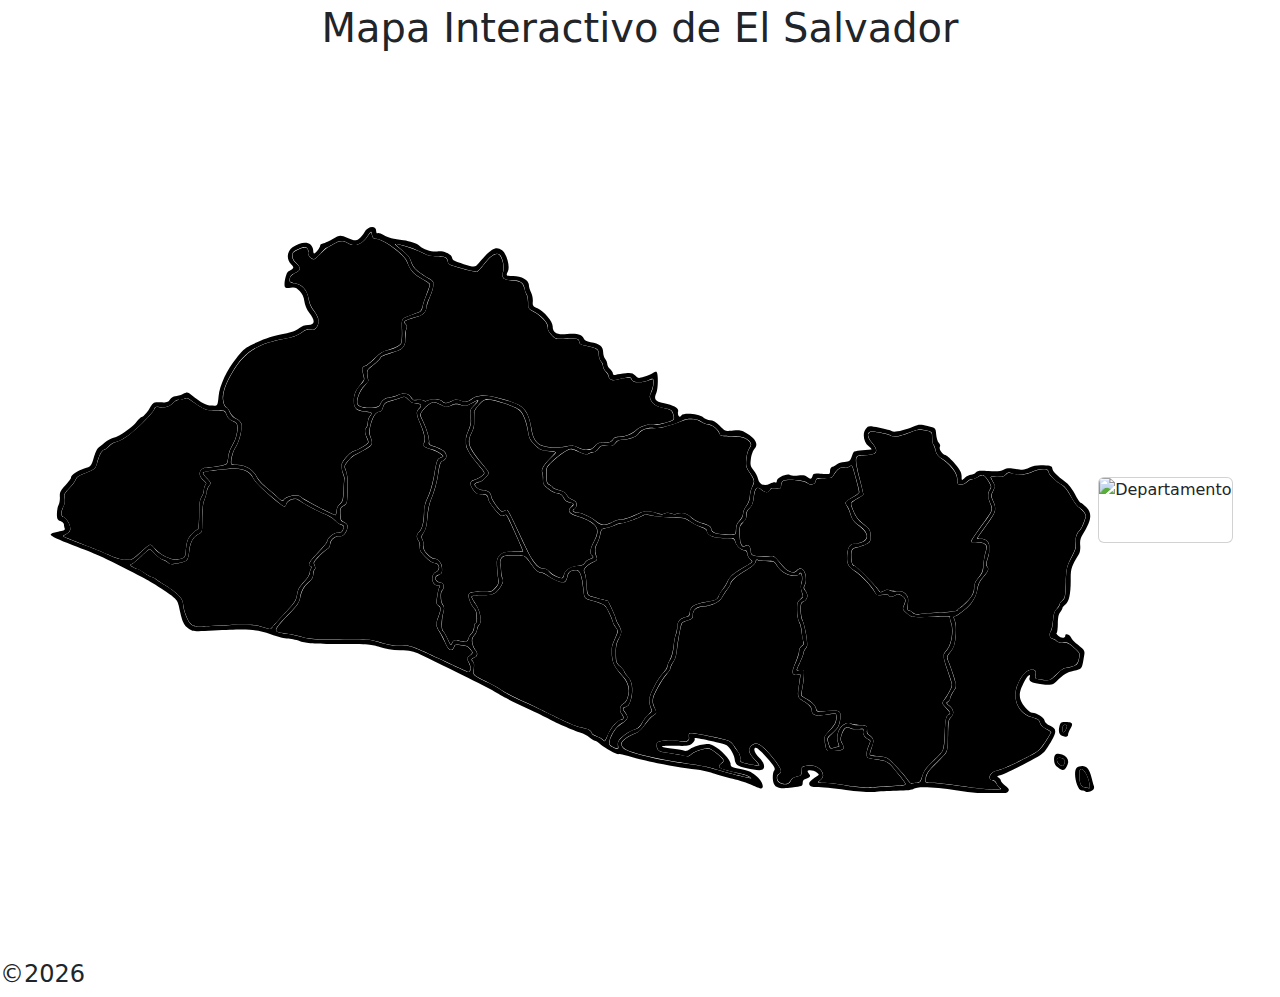
==== index.html @ be1b1021 "Mapa del El Salvador Interactivo" ====
<!DOCTYPE html>
<html lang="es">

<head>
    <meta charset="UTF-8">
    <meta name="viewport" content="width=device-width, initial-scale=1.0">
    <title>Mapa Interactivo de El Salvador</title>
    <link href="https://cdn.jsdelivr.net/npm/bootstrap@5.3.0/dist/css/bootstrap.min.css" rel="stylesheet">
    <script src="https://unpkg.com/@tailwindcss/browser@4"></script>
    <link href="src/output.css" rel="stylesheet">

    <style>
        .map-container {
            display: flex;
            justify-content: center;
            align-items: center;
            height: 100vh;
            position: relative;
        }
    </style>
</head>

<body>

    <h1 class="text-3xl font-bold underline text-center pt-1">Mapa Interactivo de El Salvador</h1>
    <div class="map-container">

        <?xml version="1.0" encoding="UTF-8" standalone="no"?>
        <!-- Created with Inkscape (http://www.inkscape.org/) -->

        <svg width="278mm" height="150mm" viewBox="0 0 139.64098 75.865318" version="1.1" id="mapa" class=""
            xml:space="preserve" inkscape:export-filename="C:\Users\Ander\Downloads\Mapa.svg" inkscape:export-xdpi="96"
            inkscape:export-ydpi="96" inkscape:version="1.4 (86a8ad7, 2024-10-11)" sodipodi:docname="Mapa.svg"
            xmlns:inkscape="http://www.inkscape.org/namespaces/inkscape"
            xmlns:sodipodi="http://sodipodi.sourceforge.net/DTD/sodipodi-0.dtd" xmlns="http://www.w3.org/2000/svg"
            xmlns:svg="http://www.w3.org/2000/svg">
            <sodipodi:namedview id="namedview1" pagecolor="#ffffff" bordercolor="#111111" borderopacity="1"
                inkscape:showpageshadow="0" inkscape:pageopacity="0" inkscape:pagecheckerboard="1"
                inkscape:deskcolor="#d1d1d1" inkscape:document-units="mm" inkscape:zoom="0.91216775"
                inkscape:cx="419.33076" inkscape:cy="477.43411" inkscape:window-width="1920"
                inkscape:window-height="991" inkscape:window-x="-9" inkscape:window-y="-9" inkscape:window-maximized="1"
                inkscape:current-layer="layer1">
                <inkscape:page x="0" y="0" width="139.64098" height="75.865318" id="page1" margin="0" bleed="0" />
            </sodipodi:namedview>

            <defs id="defs1" />
            <path style="fill:#000000"
                d="m 121.35132,75.403045 c -3.10712,-0.49305 -5.46797,-0.58011 -5.84333,-0.21546 -0.1687,0.16388 -0.90497,0.24602 -2.30923,0.25764 -1.13386,0.009 -2.44173,0.0767 -2.90638,0.1495 -0.53014,0.0831 -1.96811,-0.0129 -3.86052,-0.25763 -1.65863,-0.21455 -3.41061,-0.3901 -3.89329,-0.3901 -0.64389,0 -0.90931,-0.0826 -0.99668,-0.31031 -0.1147,-0.29891 0.11696,-0.56227 0.99884,-1.13552 0.34085,-0.22157 0.34049,-0.23532 -0.0136,-0.51539 -0.38076,-0.30117 -1.22923,-0.3963 -1.22923,-0.13782 0,0.0825 0.1012,0.25113 0.2249,0.37483 0.26306,0.26305 0.0497,0.53074 -0.50241,0.63026 -0.25141,0.0453 -0.37239,0.21754 -0.37483,0.53358 -0.003,0.44115 -0.0813,0.47575 -1.424258,0.6327 -1.93417,0.22606 -2.49128,-0.0262 -2.57338,-1.16521 -0.0321,-0.44493 0.0413,-0.92904 0.16314,-1.0758 0.17629,-0.21241 0.11236,-0.40985 -0.31346,-0.96813 -0.77646,-1.01799 -1.86996,-2.1108 -2.11213,-2.1108 -0.42621,0 -0.18948,0.69538 0.44661,1.3119 0.70597,0.68426 0.86277,1.43172 0.34223,1.63147 -0.47278,0.18142 -2.9024,-0.28867 -3.28596,-0.63579 -0.18482,-0.16726 -0.33604,-0.49706 -0.33604,-0.73289 0,-0.54075 -0.68183,-1.71262 -1.13873,-1.95714 -0.31235,-0.16717 -3.70824,-0.92946 -4.14058,-0.92946 -0.0978,0 -0.1333,0.0721 -0.0789,0.16017 0.0545,0.0881 -0.0882,0.33555 -0.31691,0.5499 -0.37185,0.34843 -0.60949,0.38416 -2.24321,0.33723 -1.00501,-0.0289 -1.8273,0.008 -1.8273,0.0818 0,0.0739 0.56928,0.19495 1.26506,0.26904 0.69577,0.0741 1.43372,0.20032 1.63988,0.28052 0.25287,0.0984 0.5384,0.0307 0.87754,-0.20793 0.27649,-0.19456 0.95906,-0.44539 1.51684,-0.55741 0.85124,-0.17095 1.10975,-0.15422 1.60947,0.1042 0.99785,0.516 2.27456,1.85926 2.27456,2.39311 0,0.43472 0.10221,0.49638 1.17134,0.70665 1.37115,0.26967 1.70985,0.43059 2.53011,1.20211 0.60423,0.56834 0.83058,1.42924 0.37483,1.42568 -0.12885,-10e-4 -0.68022,-0.20944 -1.22526,-0.46319 -0.54505,-0.25375 -1.69778,-0.62922 -2.56164,-0.83438 -0.86385,-0.20517 -2.06248,-0.53741 -2.6636,-0.73832 -0.60113,-0.20091 -1.59899,-0.42113 -2.21746,-0.48937 -2.32676,-0.25675 -6.62565,-1.0794 -8.41649,-1.61061 -1.02133,-0.30295 -1.89605,-0.51173 -1.94383,-0.46395 -0.13107,0.13107 -1.784051,-0.74709 -2.431101,-1.29154 -0.31304,-0.26341 -0.65594,-0.47892 -0.762,-0.47892 -0.10606,0 -0.43204,-0.20128 -0.7244,-0.44729 -0.29237,-0.24601 -0.82595,-0.5318 -1.18573,-0.6351 -0.91916,-0.2639 -3.60351,-1.44182 -4.55063,-1.99687 -0.43676,-0.25596 -1.89212,-0.95843 -3.234141,-1.56104 -1.342016,-0.60262 -2.821345,-1.35802 -3.287396,-1.67867 -0.704788,-0.48491 -4.654417,-2.47228 -10.385068,-5.22556 -0.939819,-0.45153 -1.386109,-0.54534 -2.71752,-0.57121 -1.094132,-0.0213 -1.94519,-0.15758 -2.717519,-0.43529 -1.021748,-0.36739 -1.509576,-0.40527 -5.339093,-0.41452 -3.591789,-0.009 -4.377788,-0.0623 -5.318893,-0.36296 -0.607361,-0.19403 -1.35496,-0.35278 -1.661332,-0.35278 -0.306372,0 -1.328512,-0.26756 -2.271421,-0.59458 -1.93317,-0.67046 -2.890805,-0.73051 -7.630222,-0.47842 -2.660432,0.1415 -2.746136,0.13419 -3.373473,-0.28769 -0.646793,-0.43496 -0.86185,-0.93752 -1.295808,-3.0281 -0.166118,-0.80047 -0.382832,-1.01444 -2.346485,-2.31684 -1.477657,-0.98006 -2.028627,-1.28446 -5.3413326,-2.95099 -2.901535,-1.45967 -3.001425,-1.50333 -6.559531,-2.86735 -1.774331,-0.6802 -2.9049349949826,-1.21262 -2.9049349949826,-1.36798 0,-0.16245 0.3604610049826,-0.31173 0.9976570049826,-0.41316 0.77125599,-0.12276 0.97327699,-0.22233 0.89022199,-0.43877 -0.05909,-0.15398 -0.107435,-0.40167 -0.107435,-0.5504 0,-0.14874 -0.210842,-0.3506 -0.468538,-0.44857 -0.39437899,-0.14995 -0.46853799,-0.29948 -0.46853799,-0.94476 0,-0.42164 0.09979,-0.95083 0.22174799,-1.17598 0.121961,-0.22515 0.200191,-0.72089 0.173844,-1.10164 -0.04031,-0.5826 0.073,-0.82343 0.715329,-1.52027 0.419777,-0.45541 0.763231,-0.9093 0.763231,-1.00865 0,-0.3508 0.854744,-0.95239 1.780444,-1.25312 0.917294,-0.29799 0.944006,-0.32801 1.265348,-1.42197 0.180549,-0.61465 0.43356,-1.20215 0.562245,-1.30556 0.128686,-0.1034 0.529153,-0.4332 0.889927,-0.73288 0.360774,-0.29967 0.951132,-0.6091 1.311906,-0.68762 0.734739,-0.15989 2.5906926,-1.5084 3.0583596,-2.22215 0.16782,-0.25612 0.471404,-0.51846 0.674631,-0.58296 0.203227,-0.0645 0.624421,-0.53157 0.935987,-1.03792 0.566483,-0.92066 0.566483,-0.92066 1.53347,-0.88087 0.81948,0.0337 1.009722,-0.0245 1.24714,-0.3819 0.154084,-0.23193 0.467751,-0.42168 0.697038,-0.42168 0.229286,0 0.691114,-0.13681 1.026283,-0.30401 0.578709,-0.2887 0.634431,-0.28445 1.106432,0.0843 1.479041,1.15554 1.961347,1.41237 2.734187,1.456 0.809708,0.0457 0.809708,0.0457 0.93513,-1.22712 0.146986,-1.49168 1.134788,-3.60262 2.40552,-5.14061 1.052161,-1.27346 1.145291,-1.34525 2.668462,-2.05709 1.311208,-0.61279 2.048688,-0.83777 4.078452,-1.24421 0.613497,-0.12284 1.313124,-0.41254 1.620083,-0.67083 0.353268,-0.29725 0.774175,-0.45461 1.216027,-0.45461 0.940506,0 0.981245,-0.5668 0.120003,-1.66958 -0.317174,-0.40612 -0.565426,-0.99733 -0.625888,-1.4905298 -0.06715,-0.54775 -0.27418,-0.99901 -0.62754,-1.36784 -0.454467,-0.47436 -0.621443,-0.53451 -1.208461,-0.43533 -0.489743,0.0827 -0.709098,0.0422 -0.780663,-0.14431 -0.155297,-0.40469 0.168673,-1.86579 0.451676,-2.03704 0.828734,-0.50149 0.827232,-0.49778 0.389926,-0.96327 -0.654187,-0.69635 -0.569958,-1.68975 0.192326,-2.2683 0.854144,-0.64828 1.921771,-0.82348 2.397039,-0.39337 0.202034,0.18284 0.367335,0.5302 0.367335,0.77192 0,0.24172 0.05336,0.43949 0.118578,0.43949 0.204414,0 0.818498,-0.79486 0.818498,-1.05946 0,-0.13884 0.127783,-0.25244 0.283962,-0.25244 0.156179,0 0.754166,-0.26537 1.328861,-0.58971 1.0449,-0.5897 1.0449,-0.5897 2.062127,-0.16808 0.951666,0.39444 1.046955,0.40213 1.478466,0.1194 0.253681,-0.16622 0.591033,-0.55321 0.74967,-0.85998004 0.45638,-0.88254 1.593521,-1.00117 1.593521,-0.16625 0,0.20664 0.08563,0.32191 0.190833,0.25689 0.104958,-0.0649 0.463389,0.0464 0.796514,0.24726004 0.566935,0.34183 1.332424,0.54762 2.667248,0.71704 0.812188,0.10308 1.829062,0.45163 2.162134,0.7411 0.558791,0.48563 1.729658,0.85919 2.336305,0.74539 0.805595,-0.15113 1.922096,0.32627 2.000797,0.85552 0.04925,0.33122 0.334852,0.48577 1.559617,0.84397 1.499321,0.4385 1.499321,0.4385 2.019915,-0.1681 1.685046,-1.96343 2.294183,-2.29263 3.112138,-1.68194 0.608449,0.45427 1.082973,2.15337 0.784404,2.80866 -0.282348,0.61968 -0.29409,0.6093 0.689928,0.61007 1.123357,8.9e-4 2.10842,0.55497 2.10842,1.18595 0,0.24337 0.132066,0.70723 0.29348,1.03079 0.161409,0.32356 0.266839,0.86136 0.234269,1.19512 -0.0524,0.5367698 0.0193,0.6442198 0.62125,0.9307698 0.90541,0.43104 2.03706,1.76893 2.03706,2.4083 0,0.88255 0.55965,1.18381 1.92708,1.03737 1.30289,-0.13952 2.10493,0.0886 2.24903,0.63959 0.0565,0.21599 0.35867,0.36778 0.9061,0.45517 1.18311,0.18884 1.66351,0.55916 1.6707,1.28782 0.003,0.33263 0.12978,0.76849 0.28112,0.96858 0.15134,0.20008 0.27516,0.50328 0.27516,0.67376 0,0.17047 0.16867,0.46261 0.37483,0.64917 0.20616,0.18657 0.37483,0.46249 0.37483,0.61315 0,0.19664 0.11898,0.23822 0.421691,0.14736 0.23192,-0.0696 0.82116,-0.16147 1.30941,-0.20411 0.72676,-0.0635 0.9554,-0.005 1.26092,0.32304 0.34439,0.36966 0.43393,0.38237 1.16029,0.16475 0.4329,-0.1297 0.97514,-0.35903 1.20497,-0.50963 0.22984,-0.15059 0.46288,-0.20099 0.51788,-0.11201 0.2136,0.34562 0.16859,2.2307 -0.0665,2.78272 -0.36868,0.86592 -0.16108,1.13873 1.05935,1.39209 1.29976,0.26983 1.98659,0.67569 1.85582,1.09664 -0.0518,0.16681 -0.0255,0.4127 0.0586,0.54642 0.12315,0.19592 0.1966,0.1904 0.37818,-0.0284 0.32592,-0.39271 2.41895,-0.19516 2.9397,0.27747 0.2128,0.19313 0.62332,0.35115 0.91227,0.35115 0.36374,0 0.75786,0.2325 1.28114,0.75578 0.74264,0.74263 0.77404,0.75391 1.80525,0.64861 0.94625,-0.0966 1.13764,-0.0507 1.94594,0.46665 1.11281,0.7123 1.42778,1.38831 0.90966,1.95238 -0.20072,0.21853 -0.41769,0.81734 -0.48806,1.34702 -0.11301,0.85056 -0.0745,1.01562 0.3562,1.52751 0.2656,0.31564 0.53327,0.8257 0.59482,1.13345 0.15564,0.7782 0.84001,1.07499 1.5875,0.68844 0.30727,-0.1589 0.64053,-0.23831 0.74059,-0.17647 0.10005,0.0618 0.18191,-0.0173 0.18191,-0.17595 0,-0.43454 1.33416,-1.05927 1.75691,-0.82269 0.18611,0.10415 0.69107,0.13648 1.122128,0.0718 0.55494,-0.0832 0.89198,-0.0357 1.15448,0.16271 0.49824,0.37661 0.60458,0.36152 0.75324,-0.10687 0.11546,-0.36377 0.22418,-0.39017 1.23083,-0.29889 1.07258,0.0973 1.10418,0.087 1.10418,-0.35653 0,-0.26564 0.13718,-0.50529 0.32798,-0.57296 0.18039,-0.064 0.45448,-0.22377 0.6091,-0.3551 0.15462,-0.13134 0.61146,-0.26611 1.0152,-0.29949 0.63484,-0.0525 0.76152,-0.14122 0.93707,-0.65634 0.11165,-0.32761 0.25045,-0.64212 0.30844,-0.69892 0.0848,-0.0831 1.32035,-0.23703 2.33096,-0.29042 0.10308,-0.005 -0.0498,-0.19972 -0.33967,-0.43171 -0.69552,-0.5566 -0.88638,-1.73123 -0.38192,-2.35047 0.34512,-0.42364 0.35373,-0.42431 1.82102,-0.14252 0.81085,0.15572 1.57014,0.3627 1.68732,0.45995 0.23292,0.1933 1.54295,-0.095 2.87445,-0.63264 0.71168,-0.28735 0.89404,-0.29212 1.87415,-0.049 1.08575,0.26934 1.08575,0.26934 1.14565,1.0944 0.0329,0.45378 0.1888,0.96749 0.34634,1.14157 0.15754,0.17407 0.2321,0.40441 0.1657,0.51185 -0.18144,0.29358 0.23693,0.94892 0.72403,1.13412 0.23639,0.0899 0.82162,0.62203 1.30051,1.18257 0.6561,0.76797 0.8707,1.17236 0.8707,1.64073 0,0.62156 0,0.62156 0.43376,0.21406 0.23857,-0.22412 0.60776,-0.4075 0.82042,-0.4075 0.21266,0 0.50078,-0.1375 0.64026,-0.30556 0.21038,-0.2535 0.49922,-0.28663 1.69493,-0.19442 1.1028,0.085 1.57857,0.0427 2.02563,-0.18034 0.47539,-0.23715 0.78382,-0.25626 1.65464,-0.10251 0.9291,0.16404 1.16949,0.1402 1.82175,-0.18074 0.55406,-0.27262 1.04631,-0.35461 1.87415,-0.31218 0.99324,0.0509 1.12951,0.10515 1.18145,0.47023 0.0547,0.38449 0.47515,0.80359 1.90999,1.90382 0.31727,0.24328 0.82761,0.93906 1.13408,1.54617 0.30646,0.60711 0.63384,1.10383 0.72751,1.10383 0.0937,0 0.4298,0.2595 0.74696,0.57666 0.84985,0.84985 0.72925,1.77005 -0.48448,3.69693 -0.2838,0.45055 -0.36886,0.83304 -0.31257,1.40561 0.0442,0.4496 -0.0264,0.95639 -0.1647,1.18289 -0.99917,1.63593 -1.11967,2.00259 -1.10566,3.36455 0.0194,1.88286 -0.22399,3.04678 -0.70784,3.38568 -0.21801,0.1527 -0.39639,0.37164 -0.39639,0.48653 0,0.11488 -0.13705,0.36032 -0.30456,0.54542 -0.21253,0.23484 -0.30804,0.70652 -0.31608,1.56093 -0.006,0.67342 -0.0801,1.22439 -0.16398,1.22439 -0.0838,0 0.0143,0.16676 0.21813,0.37058 0.35216,0.35217 0.94132,0.34228 0.94132,-0.0158 0,-0.33601 0.55521,-0.15586 0.77283,0.25076 0.12308,0.22997 0.40014,0.55732 0.6157,0.72746 1.37038,1.08162 1.28285,0.89328 1.04636,2.2513 -0.21518,1.23565 -0.21518,1.23565 -1.27818,1.47935 -1.00682,0.23082 -1.29643,0.41008 -2.3848,1.47614 -0.41858,0.41001 -0.56344,0.43898 -1.67558,0.33513 -1.50229,-0.14029 -2.0299,-0.39089 -1.87179,-0.88905 0.21225,-0.66875 -0.24194,-0.37287 -0.66483,0.4331 -0.64433,1.22801 -0.77073,1.83561 -0.53222,2.55832 0.23418,0.70957 1.14997,1.70536 1.56836,1.70536 0.56053,0 1.57598,0.63117 1.63073,1.0136 0.0342,0.23876 0.32905,0.51888 0.75871,0.72074 0.92142,0.43289 0.905,0.82099 -0.10506,2.4825 -0.79752,1.31191 -0.79752,1.31191 -3.41515,2.65438 -1.4397,0.73836 -2.86372,1.40178 -3.16449,1.47426 -0.45904,0.11063 -0.49665,0.15989 -0.23426,0.30672 0.17191,0.0962 0.31181,0.27616 0.31088,0.39989 -9.2e-4,0.12372 0.26975,0.44804 0.6015,0.7207 0.52022,0.42756 0.56886,0.53711 0.35357,0.79651 -0.36322,0.43766 -3.37519,0.35738 -6.76325,-0.18025 z m 5.75263,-0.28946 c -0.1861,-0.10826 -0.41594,-0.40087 -0.51075,-0.65025 -0.10401,-0.27355 -0.32291,-0.45341 -0.55186,-0.45341 -0.5202,0 -0.49673,-0.64627 0.0371,-1.02015 0.2291,-0.16047 0.59029,-0.29175 0.80265,-0.29175 0.21236,0 1.5219,-0.56928 2.91009,-1.26506 2.47418,-1.24009 2.53969,-1.28896 3.32049,-2.47715 0.43808,-0.66666 0.79651,-1.27116 0.79651,-1.34333 0,-0.0722 -0.31626,-0.28575 -0.70281,-0.47462 -0.39183,-0.19147 -0.73313,-0.50927 -0.77134,-0.71825 -0.0825,-0.45108 -0.28562,-0.59834 -1.15977,-0.84074 -1.55928,-0.43238 -2.48845,-2.12808 -2.05274,-3.74618 0.44127,-1.63873 1.56566,-2.85944 2.35487,-2.55659 0.23426,0.0899 0.28807,0.26051 0.20815,0.66009 -0.1061,0.53051 -0.0918,0.54086 0.92576,0.66799 0.92441,0.1155 1.08071,0.083 1.48042,-0.30748 0.24579,-0.24013 0.64417,-0.62637 0.88528,-0.85829 0.24112,-0.23193 0.59811,-0.42169 0.79332,-0.42169 0.19522,0 0.63328,-0.10065 0.97348,-0.22366 0.50886,-0.18401 0.64815,-0.35849 0.78549,-0.98393 0.15219,-0.69311 0.12192,-0.80165 -0.34267,-1.2288 -1.03485,-0.95145 -1.25154,-1.06901 -1.81736,-0.98597 -0.35666,0.0523 -0.67161,-0.0265 -0.86052,-0.21539 -0.16387,-0.16388 -0.43048,-0.29796 -0.59247,-0.29796 -0.32414,0 -0.41138,-0.74119 -0.12242,-1.04015 0.0946,-0.0979 0.21357,-0.7129 0.26427,-1.36662 0.0686,-0.88423 0.19249,-1.282 0.48387,-1.55347 0.21543,-0.2007 0.39168,-0.47784 0.39168,-0.61587 0,-0.13803 0.17249,-0.36667 0.3833,-0.50809 0.33991,-0.22802 0.39102,-0.49318 0.4515,-2.34231 0.0645,-1.97218 0.10552,-2.1573 0.75699,-3.41618 0.54895,-1.06077 0.66255,-1.4505 0.55951,-1.91961 -0.12764,-0.58116 0.13183,-1.35597 0.59019,-1.76236 0.11626,-0.10307 0.35614,-0.57884 0.53307,-1.05725 0.29608,-0.80059 0.2978,-0.90629 0.0216,-1.32775 -0.16503,-0.25185 -0.49009,-0.55963 -0.72237,-0.68394 -0.23229,-0.12431 -0.71158,-0.7839 -1.0651,-1.46574 -0.42634,-0.82229 -0.8342,-1.34034 -1.21134,-1.53857 -0.78183,-0.41094 -1.79672,-1.41607 -1.79672,-1.77943 0,-0.44334 -1.3381,-0.38973 -2.28117,0.0914 -0.76788,0.39174 -2.0589,0.43528 -2.81435,0.0949 -0.21199,-0.0955 -0.42051,-0.021 -0.63174,0.22567 -0.25239,0.29477 -0.50015,0.35506 -1.24169,0.30214 -0.92639,-0.0661 -0.92639,-0.0661 -0.51672,0.59675 0.4028,0.65175 0.40393,0.67352 0.0672,1.29873 -0.32517,0.6038 -0.32632,0.66964 -0.0229,1.30596 0.56307,1.18078 0.48652,1.42769 -1.11344,3.59116 -0.99972,1.35182 -1.12971,1.58412 -0.86285,1.54198 1.39314,-0.21997 1.88556,0.81237 1.2534,2.62772 -0.20024,0.57504 -0.22781,0.88457 -0.091,1.02141 0.33145,0.33144 0.22398,0.65194 -0.47988,1.43102 -0.51656,0.57178 -0.70462,0.97024 -0.79651,1.68774 -0.10915,0.85223 -0.68059,1.83487 -1.43221,2.46282 -0.91259,0.76245 -1.40082,1.09931 -1.59328,1.09931 -0.14493,0 -0.17645,0.11881 -0.087,0.32798 0.26411,0.61755 0.31779,1.36387 0.18636,2.59109 -0.10541,0.98432 -0.2416,1.35331 -0.68654,1.86007 -0.42037,0.47877 -0.51429,0.71462 -0.38708,0.972 0.27513,0.55663 1.01299,2.73723 1.11103,3.28341 0.0607,0.33797 -0.0407,0.67467 -0.30387,1.00921 -0.21719,0.27611 -0.39489,0.65513 -0.39489,0.84227 0,0.18713 -0.14759,0.4287 -0.32798,0.53681 -0.29895,0.17917 -0.28236,0.23115 0.18742,0.58719 0.60007,0.4548 0.66946,1.0989 0.16735,1.55331 -0.25089,0.22705 -0.35115,0.58828 -0.35918,1.2941 -0.0412,3.62434 0.11828,3.11328 -1.45274,4.65517 -1.11752,1.0968 -1.43388,1.53006 -1.52385,2.08696 -0.11354,0.70281 -0.11354,0.70281 0.89491,0.70976 0.55465,0.004 2.31568,0.20755 3.91339,0.45273 3.12412,0.47942 5.7894,0.61762 5.19038,0.26915 z m -14.42289,-0.27915 c 1.91869,-0.11719 1.91869,-0.11719 1.50549,-0.70512 -0.22726,-0.32336 -0.52268,-0.70065 -0.65648,-0.83842 -0.1338,-0.13777 -0.46593,-0.54241 -0.73806,-0.89919 -0.64883,-0.85066 -1.05201,-1.04826 -2.40447,-1.17846 -1.00636,-0.0969 -1.13115,-0.15534 -1.18786,-0.55645 -0.0349,-0.2465 0.09,-0.78822 0.27738,-1.20382 0.27552,-0.611 0.29214,-0.77184 0.0868,-0.84029 -0.50517,-0.16839 -0.92956,-0.75726 -0.82737,-1.14804 0.0909,-0.34753 0.0402,-0.37614 -0.48132,-0.27183 -0.32474,0.065 -0.83786,0.011 -1.15859,-0.12188 -0.67944,-0.28144 -0.93702,-0.0961 -1.27389,0.91652 -0.173,0.52005 -0.15398,0.72531 0.10841,1.1695 0.41535,0.70313 0.21291,0.88346 -1.07116,0.95422 -1.02965,0.0567 -1.02965,0.0567 -1.19954,-0.93822 -0.1699,-0.99495 -0.1699,-0.99495 0.63252,-1.81256 0.58526,-0.59633 0.81859,-0.9977 0.86214,-1.48306 0.0328,-0.36599 7e-4,-0.70128 -0.0714,-0.74507 -0.0721,-0.0438 -0.61787,0.005 -1.21276,0.10779 -1.46559,0.25394 -2.01072,0.10195 -2.01072,-0.5606 0,-0.41237 -0.19014,-0.6393 -0.95545,-1.14031 -1.058568,-0.693 -1.009188,-0.44575 -0.61473,-3.078 0.1032,-0.68866 0.0914,-0.70705 -0.378098,-0.58922 -0.72085,0.18093 -0.79005,-0.29025 -0.22417,-1.52629 0.26714,-0.58352 0.485708,-1.28347 0.485708,-1.55545 0,-0.29342 0.15418,-0.5908 0.37913,-0.73129 0.28548,-0.17828 0.33594,-0.3175 0.20427,-0.56352 -0.0962,-0.17971 -0.19808,-0.74706 -0.22645,-1.26078 -0.0284,-0.51371 -0.1808,-1.13698 -0.33875,-1.38505 -0.17203,-0.27017 -0.289608,-0.89432 -0.293248,-1.55654 -0.005,-0.94773 0.0573,-1.15338 0.438218,-1.44098 0.41648,-0.31447 0.429,-0.37779 0.19997,-1.01116 -0.1679,-0.46432 -0.1882,-0.81049 -0.0649,-1.10663 0.21027,-0.505 0.12959,-1.46172 -0.12327,-1.46172 -0.0962,0 -0.17497,0.0843 -0.17497,0.18741 0,0.10308 -0.324878,0.18742 -0.721948,0.18742 -0.85979,0 -1.8333,-0.60062 -2.27829,-1.40561 -0.28543,-0.51635 -0.39368,-0.56255 -1.32595,-0.56592 -0.55833,-0.002 -1.11453,-0.0665 -1.23601,-0.14334 -0.1412,-0.0893 -0.24261,0.0109 -0.28113,0.27771 -0.0414,0.28681 -0.41204,0.6142 -1.18474,1.04652 -1.22951,0.68789 -2.15527,1.47914 -2.15527,1.84211 0,0.12742 -0.19801,0.47007 -0.44001,0.76144 -0.242,0.29138 -0.55827,0.78039 -0.70281,1.0867 -0.29508,0.62532 -1.51405,1.19621 -2.59073,1.21333 -0.80113,0.0127 -1.32666,0.47086 -1.32666,1.1565 0,0.45483 -0.10115,0.55321 -0.74778,0.72733 -0.53891,0.14511 -0.7699,0.31726 -0.827,0.61632 -0.0436,0.22823 -0.17065,0.87882 -0.2824,1.44575 -0.11176,0.56693 -0.24316,1.47819 -0.292,2.02502 -0.054,0.60413 -0.23804,1.18394 -0.46914,1.47774 -0.20918,0.26593 -0.38033,0.62773 -0.38033,0.80401 0,0.17628 -0.17732,0.48099 -0.39405,0.67712 -0.5487,0.49657 -1.79561,2.67103 -1.94351,3.38925 -0.0798,0.38754 -0.0203,0.79325 0.1704,1.16204 0.38678,0.74793 0.37503,0.82347 -0.18038,1.16048 -0.26036,0.15798 -0.7453,0.69889 -1.07764,1.20202 -0.38247,0.57904 -0.8106,0.98186 -1.16649,1.09753 -0.92747,0.30147 -1.96786,1.04284 -1.96786,1.40227 0,0.62756 0.46444,0.93115 2.15528,1.40883 2.22075,0.62738 4.4904,1.05072 8.24626,1.53808 0.5154,0.0669 1.59759,0.33009 2.40487,0.58493 0.80729,0.25483 1.988,0.57919 2.62382,0.7208 0.63581,0.1416 1.36686,0.31069 1.62455,0.37574 0.42423,0.1071 0.4382,0.0933 0.14772,-0.14532 -0.17645,-0.14499 -0.80898,-0.36505 -1.40561,-0.48903 -2.73985,-0.56933 -3.13812,-0.80568 -2.32152,-1.37765 0.42963,-0.30092 0.29804,-0.51683 -0.87148,-1.43004 -0.7814,-0.61014 -0.81463,-0.61785 -1.77592,-0.41168 -0.5388,0.11555 -1.17246,0.39124 -1.40814,0.61266 -0.39223,0.36847 -0.50371,0.38436 -1.31643,0.18762 -0.48835,-0.11822 -1.37946,-0.27094 -1.98024,-0.33939 -0.89442,-0.1019 -1.12809,-0.20293 -1.28969,-0.55761 -0.10855,-0.23823 -0.15098,-0.55402 -0.0943,-0.70175 0.13832,-0.36046 2.05537,-0.52398 3.0709,-0.26194 0.89338,0.23053 1.39798,-0.0143 1.24388,-0.60359 -0.0499,-0.19074 -0.001,-0.40207 0.10808,-0.46964 0.20239,-0.12508 4.24352,0.66339 5.13266,1.00144 0.26857,0.10211 0.58831,0.37945 0.71054,0.61631 0.12223,0.23686 0.3852,0.60991 0.58439,0.82901 0.22061,0.24265 0.33965,0.60101 0.30456,0.91686 -0.0553,0.49763 -0.009,0.52872 1.16059,0.77185 0.67001,0.13934 1.29516,0.2282 1.38922,0.19747 0.0941,-0.0307 -0.12824,-0.35511 -0.49399,-0.72086 -0.85708,-0.85708 -1.02865,-1.38673 -0.60195,-1.85823 0.53572,-0.59196 1.10239,-0.44384 2.02315,0.52882 1.09563,1.15739 1.99412,2.40485 1.99412,2.76863 0,0.15875 -0.1265,0.33717 -0.28112,0.39651 -0.40285,0.15458 -0.34784,0.95595 0.0814,1.18567 0.64854,0.34709 1.31782,0.23524 1.50274,-0.25114 0.11654,-0.30652 0.37158,-0.48309 0.81899,-0.56703 0.586588,-0.11004 0.647108,-0.17941 0.622638,-0.71364 -0.0248,-0.5412 0.034,-0.6048 0.68851,-0.7446 1.5349,-0.32787 2.89249,1.18452 1.76762,1.96919 -0.40841,0.2849 -0.3922,0.2948 0.51539,0.31472 0.5154,0.0113 1.90695,0.17758 3.09236,0.36948 1.1854,0.1919 2.61912,0.31461 3.18605,0.27269 0.56693,-0.0419 1.8942,-0.12894 2.94948,-0.1934 z m 3.32201,-0.44968 c 0.35619,0 0.46889,-0.15063 0.64958,-0.86823 0.17861,-0.70931 0.46568,-1.09963 1.56843,-2.13256 1.3498,-1.26434 1.3498,-1.26434 1.44351,-3.52848 0.0821,-1.98464 0.13998,-2.29816 0.46854,-2.5397 0.36705,-0.26985 0.36152,-0.28936 -0.26705,-0.94051 -0.60413,-0.62584 -0.62361,-0.68511 -0.33131,-1.00811 0.17081,-0.18874 0.51121,-0.7177 0.75644,-1.17546 0.44587,-0.83229 0.44587,-0.83229 8.6e-4,-2.14419 -0.99382,-2.92989 -0.97297,-2.68831 -0.30089,-3.48704 0.62601,-0.74397 0.89336,-2.68867 0.50403,-3.6663 -0.13006,-0.3266 -0.1804,-0.65453 -0.11187,-0.72874 0.0685,-0.0742 -1.0561,-0.0832 -2.4992,-0.0201 -2.62381,0.11487 -2.62381,0.11487 -3.272,-0.42283 -0.5986,-0.49656 -0.63086,-0.57573 -0.42169,-1.03483 0.33301,-0.73087 0.28178,-0.99688 -0.26041,-1.35214 -0.39023,-0.25568 -0.5572,-0.27515 -0.84083,-0.098 -0.42999,0.26854 -0.92123,0.28837 -0.92123,0.0372 0,-0.1099 -0.33725,-0.1376 -0.83857,-0.0689 -0.76152,0.10438 -0.85429,0.0739 -1.00964,-0.33156 -0.25969,-0.67778 -1.89564,-2.39502 -2.77063,-2.90829 -0.87531,-0.51345 -1.10409,-1.15443 -0.88997,-2.49345 0.13279,-0.83042 0.47858,-1.13574 1.28624,-1.13574 0.2681,0 0.68071,-0.12663 0.9169,-0.28139 0.71196,-0.46649 0.45247,-1.30148 -0.65079,-2.0941 -0.70457,-0.50618 -0.95734,-0.82909 -1.11903,-1.42958 -0.11489,-0.42663 -0.32712,-0.94451 -0.47163,-1.15083 -0.38207,-0.54547 -0.35447,-0.59342 0.67414,-1.17113 0.51528,-0.28941 0.93697,-0.61224 0.93707,-0.71739 1.1e-4,-0.10515 -0.17208,-0.82201 -0.38264,-1.59302 -0.61088,-2.2369 -0.53125,-2.08329 -0.96082,-1.8534 -0.20977,0.11227 -0.54176,0.16219 -0.73776,0.11094 -0.41798,-0.10931 -1.02144,0.3343 -1.35567,0.99656 -0.21252,0.4211 -0.34364,0.4664 -1.29497,0.44744 -0.94252,-0.0188 -1.06469,0.0223 -1.11501,0.37483 -0.0684,0.4792 -0.73953,0.62322 -1.12198,0.24077 -0.32252,-0.32252 -2.723218,-0.53734 -3.198228,-0.28619 -0.18358,0.0971 -0.32798,0.38759 -0.32798,0.65988 0,0.45266 -0.0463,0.47896 -0.66574,0.37843 -0.46911,-0.0761 -0.69482,-0.0323 -0.76416,0.1484 -0.17712,0.46158 -0.67549,0.49701 -1.1198,0.0796 -0.64954,-0.6102 -0.95264,-0.35635 -1.10102,0.92215 -0.0987,0.85028 -0.2389,1.21311 -0.5851,1.51413 -0.31754,0.27609 -0.44263,0.56237 -0.4134,0.94604 0.0303,0.39762 -0.0906,0.65441 -0.43615,0.9262 -0.42767,0.33641 -0.47624,0.50245 -0.46072,1.57508 0.0193,1.33292 0.34339,1.98298 0.79981,1.60418 0.35518,-0.29477 0.67274,0.0308 0.69781,0.71534 0.017,0.46441 0.10928,0.53641 0.86241,0.67299 0.46386,0.0841 1.15878,0.1066 1.54427,0.05 0.74575,-0.10956 0.70044,-0.14025 1.84028,1.24644 0.67315,0.81892 1.57798,1.10861 1.93551,0.61967 0.12841,-0.17561 0.396428,-0.28791 0.595598,-0.24955 0.50291,0.0968 0.79883,1.48656 0.45382,2.13123 -0.21288,0.39776 -0.20099,0.50987 0.0879,0.82906 0.41419,0.45768 0.26222,1.24522 -0.27308,1.41512 -0.31411,0.0997 -0.3744,0.28382 -0.3744,1.14357 0,0.56361 0.11316,1.21154 0.25147,1.43984 0.1383,0.2283 0.35583,1.07575 0.48339,1.88323 0.20369,1.28932 0.19588,1.50798 -0.064,1.7952 -0.16279,0.17988 -0.29599,0.47081 -0.29599,0.64651 0,0.17569 -0.21084,0.73552 -0.46853,1.24406 -0.575058,1.13481 -0.575528,1.15848 -0.0205,1.01917 0.24645,-0.0618 0.49103,-0.0424 0.54351,0.0433 0.10886,0.17769 -0.13754,2.38533 -0.3348,2.99963 -0.10727,0.33406 -0.0178,0.46465 0.4964,0.72472 0.86947,0.43975 1.47061,1.02452 1.47061,1.43056 0,0.32554 0.31377,0.44722 0.93708,0.3634 2.25406,-0.30311 2.5213,-0.1621 2.26836,1.19696 -0.14241,0.76512 -0.32109,1.06367 -0.97379,1.62701 -0.79877,0.68941 -0.7992,0.69049 -0.57512,1.43843 0.21896,0.7308 0.23855,0.7444 0.8288,0.57511 0.3325,-0.0954 0.61886,-0.17338 0.63636,-0.17338 0.0175,0 -0.0549,-0.23192 -0.16089,-0.51539 -0.31028,-0.82985 0.10491,-2.03655 0.82967,-2.41134 0.46488,-0.2404 0.66479,-0.25911 0.93897,-0.0879 0.19159,0.11965 0.66473,0.19887 1.05143,0.17606 0.89884,-0.053 1.18264,0.12706 1.04767,0.66483 -0.0805,0.32056 0.0129,0.50579 0.37414,0.7425 0.55422,0.36313 0.59671,0.7345 0.19426,1.69771 -0.1579,0.3779 -0.23726,0.76772 -0.17636,0.86626 0.0609,0.0985 0.48946,0.17916 0.95235,0.17916 0.46289,0 1.07607,0.12124 1.36262,0.26943 0.46961,0.24284 2.39078,2.3261 2.90778,3.15312 0.11354,0.1816 0.31892,0.28703 0.45641,0.23427 0.13749,-0.0528 0.44391,-0.0959 0.68094,-0.0959 z m -40.060658,-5.01136 c -0.0803,-0.41995 0.0349,-0.63622 0.63269,-1.18811 0.40197,-0.37109 1.06884,-0.77598 1.48195,-0.89974 0.58,-0.17378 0.83528,-0.39006 1.12067,-0.94945 0.20326,-0.39843 0.59572,-0.90231 0.87214,-1.11974 0.44601,-0.35083 0.47825,-0.44875 0.28636,-0.8699 -0.11893,-0.26102 -0.21512,-0.7447 -0.21376,-1.07485 0.003,-0.69563 1.22452,-3.00302 1.94755,-3.67845 0.2675,-0.24989 0.48637,-0.61639 0.48637,-0.81443 0,-0.19805 0.15669,-0.58395 0.3482,-0.85755 0.20891,-0.29848 0.39954,-1.01442 0.47655,-1.78982 0.0706,-0.7108 0.20909,-1.4432 0.30776,-1.62756 0.0987,-0.18437 0.1794,-0.62286 0.1794,-0.97444 0,-0.71299 0.37851,-1.1433 1.17134,-1.33167 0.41388,-0.0983 0.5154,-0.22825 0.5154,-0.65957 0,-0.70251 0.65299,-1.12953 2.034,-1.33011 1.3912,-0.20207 1.67591,-0.32921 1.82193,-0.8136 0.067,-0.22241 0.30981,-0.61522 0.53949,-0.87291 0.22968,-0.2577 0.52652,-0.74482 0.65965,-1.0825 0.25815,-0.65479 0.78335,-1.09688 2.41582,-2.03353 1.0212,-0.58592 1.0212,-0.58592 0.61717,-0.93187 -0.22223,-0.19027 -0.40404,-0.53805 -0.40404,-0.77283 0,-0.25886 -0.11325,-0.42689 -0.28772,-0.42689 -0.51296,0 -1.18497,-0.57658 -1.30408,-1.1189 -0.10235,-0.466 -0.19874,-0.52817 -0.80838,-0.52139 -2.06744,0.023 -3.03486,-0.31725 -3.03486,-1.06742 0,-0.10981 -0.35843,-0.31115 -0.79652,-0.44742 -0.43808,-0.13626 -1.09169,-0.47306 -1.45246,-0.74843 -0.59753,-0.45609 -0.81455,-0.50281 -2.4364,-0.52453 -0.97925,-0.0131 -2.1844,-0.12608 -2.67812,-0.25103 -0.58965,-0.14924 -0.97549,-0.16439 -1.12449,-0.0442 -0.39443,0.31831 -2.74603,1.19124 -2.9198,1.08384 -0.0915,-0.0566 -0.45076,0.039 -0.79829,0.21237 -0.347521,0.17337 -0.924891,0.36286 -1.283041,0.42108 -0.59352,0.0965 -0.66301,0.17517 -0.78482,0.88871 -0.0735,0.43057 -0.27501,0.9986 -0.44778,1.26229 -0.30335,0.46297 -0.30351,1.12299 -4.3e-4,1.82952 0.10447,0.24354 -0.0107,0.38093 -0.48889,0.58323 -0.34405,0.14555 -0.78695,0.44578 -0.98422,0.66716 -0.29595,0.33213 -0.32097,0.47594 -0.14309,0.82238 0.11857,0.23093 0.2378,1.00847 0.26496,1.72788 0.0494,1.30801 0.0494,1.30801 1.42704,1.62753 0.7577,0.17573 1.39358,0.34616 1.41305,0.37872 0.30026,0.50198 1.051311,2.18311 1.051311,2.3532 0,0.12487 0.16836,0.50318 0.37413,0.84067 0.47006,0.77097 0.47031,1.10508 0.001,1.87415 -0.27736,0.45491 -0.37431,0.94521 -0.37483,1.89559 -6.5e-4,1.19023 0.0395,1.31727 0.56155,1.77533 0.30923,0.27134 0.56224,0.58638 0.56224,0.70008 0,0.11369 0.2074,0.40155 0.46088,0.63968 0.59763,0.56145 0.77962,1.75129 0.45913,3.00178 -0.18781,0.73278 -0.3437,0.9775 -0.67577,1.06085 -0.5226,0.13116 -0.53666,0.27132 -0.0834,0.83109 0.46553,0.5749 0.33189,0.95063 -0.49656,1.39614 -0.68683,0.36935 -1.392711,1.39278 -1.635031,2.37059 -0.10403,0.41977 -0.0381,0.54728 0.40794,0.78901 0.750631,0.40678 0.870281,0.37365 0.758701,-0.21008 z m -0.47714,-2.79799 c 0.33281,-0.34338 0.7101,-0.62432 0.83841,-0.62432 0.40595,0 0.49123,-0.38555 0.16501,-0.74602 -0.40472,-0.44721 -0.30092,-1.17342 0.19913,-1.39313 0.51962,-0.22832 0.87577,-1.49219 0.66761,-2.36918 -0.087,-0.36648 -0.3605,-0.88958 -0.60781,-1.16245 -1.27309,-1.40467 -1.481811,-1.7841 -1.599181,-2.907 -0.10111,-0.96731 -0.0484,-1.272 0.382661,-2.21364 0.4999,-1.09193 0.4999,-1.09193 0.118,-1.60848 -0.210051,-0.28411 -0.381911,-0.59732 -0.381911,-0.69602 0,-0.27399 -0.69724,-1.75932 -1.00867,-2.14877 -0.15182,-0.18986 -0.85143,-0.49017 -1.55469,-0.66736 -1.27865,-0.32215 -1.27865,-0.32215 -1.39705,-1.71636 -0.1328,-1.56364 -0.45171,-2.42625 -0.89561,-2.42243 -0.70883,0.006 -1.10617,0.24153 -1.20978,0.71685 -0.21114,0.9686 -0.37255,1.06731 -1.26406,0.77309 -0.43944,-0.14503 -1.04749,-0.47279 -1.35122,-0.72837 -0.30373,-0.25557 -0.75851,-0.4688 -1.01062,-0.47384 -0.34265,-0.007 -0.65799,-0.29306 -1.249022,-1.13366 -0.790644,-1.12449 -0.790644,-1.12449 -2.249384,-1.12449 -1.241519,0 -1.499965,0.0558 -1.735578,0.37483 -0.171453,0.23214 -0.230923,0.55319 -0.156224,0.84337 0.06634,0.25769 0.116014,0.71083 0.110392,1.00697 -0.0056,0.29614 0.07631,0.70013 0.182083,0.89776 0.147656,0.27589 0.09924,0.5099 -0.208523,1.00788 -0.629101,1.0179 -1.037567,1.21052 -2.567062,1.21052 -0.856739,0 -1.363913,0.0757 -1.363913,0.20363 0,0.112 0.244087,0.55476 0.542416,0.98393 0.650188,0.93533 0.906919,2.40079 0.482324,2.75317 -0.151293,0.12556 -0.275079,0.40229 -0.275079,0.61495 0,0.21266 -0.174306,0.5722 -0.387347,0.79897 -0.307688,0.32752 -0.36147,0.55024 -0.261518,1.08303 0.06921,0.3689 0.243512,0.7684 0.387347,0.88777 0.381978,0.31701 0.319413,0.87717 -0.113312,1.01451 -0.415513,0.13188 -0.486073,0.37767 -0.165328,0.5759 0.131583,0.0813 0.168338,0.4298 0.09882,0.93696 -0.122783,0.8958 -0.264039,0.76338 2.034363,1.90712 0.515392,0.25647 1.35876,0.74571 1.874152,1.08721 0.515391,0.34149 1.653939,0.92755 2.530104,1.30235 0.876166,0.3748 2.394225,1.09247 3.373475,1.59483 2.44567,1.25463 4.3762,2.06009 4.93767,2.06009 0.4421,0 1.05961,0.42274 1.05961,0.72539 0,0.075 0.2869,0.24013 0.63755,0.36692 0.35066,0.1268 0.74471,0.35966 0.87567,0.51746 0.20394,0.24573 0.28642,0.1597 0.57455,-0.59935 0.18503,-0.48745 0.60872,-1.16722 0.941535,-1.51059 z m -19.251926,-7.31593 c 0.06743,-0.17572 -0.02897,-0.60189 -0.214218,-0.94704 -0.334466,-0.62315 -0.333679,-0.62991 0.112578,-0.96726 0.447085,-0.33798 0.447567,-0.34224 0.09371,-0.82751 -0.19563,-0.26829 -0.492738,-0.49045 -0.66024,-0.49368 -0.167503,-0.003 -0.559612,-0.0569 -0.871355,-0.11926 -0.465921,-0.0932 -0.58909,-0.0431 -0.69201,0.28113 -0.223164,0.70312 -0.769564,0.47072 -1.133449,-0.48209 -0.184121,-0.48212 -0.532926,-1.16858 -0.775122,-1.52547 -0.514372,-0.75797 -0.542307,-1.1143 -0.159233,-2.03112 0.360267,-0.86224 0.356795,-1.35943 -0.01048,-1.50036 -0.238093,-0.0914 -0.26824,-0.30523 -0.16429,-1.16547 0.07002,-0.57946 0.211568,-1.15898 0.314549,-1.28783 0.13726,-0.17174 0.08719,-0.23427 -0.187593,-0.23427 -0.866838,0 -1.090953,-1.42231 -0.280165,-1.77803 0.657274,-0.28836 0.492838,-1.22061 -0.215299,-1.22061 -0.236654,0 -0.752724,-0.34975 -1.222795,-0.82872 -0.644308,-0.6565 -0.794144,-0.92909 -0.721006,-1.31168 0.05078,-0.26563 -0.01978,-0.63065 -0.156807,-0.81116 -0.351749,-0.46338 -0.318963,-0.87365 0.100125,-1.25292 0.394257,-0.35679 0.635169,-1.41575 0.618977,-2.72077 -0.0069,-0.5561 0.164121,-1.18101 0.512898,-1.87415 0.332454,-0.6607 0.64912,-1.78195 0.868442,-3.07498 0.315075,-1.85755 0.386542,-2.05095 0.819147,-2.21669 0.473955,-0.18158 0.473955,-0.18158 0.03406,-0.53978 -0.241942,-0.19701 -0.790131,-0.45824 -1.218199,-0.5805 -1.049334,-0.29971 -1.310847,-0.50968 -1.040496,-0.83543 0.273337,-0.32935 0.08548,-1.32344 -0.500477,-2.64839 -0.527785,-1.19341 -0.564417,-1.59679 -0.174408,-1.92047 0.489493,-0.40624 0.333267,-0.74966 -0.341032,-0.74966 -0.435329,0 -0.748509,-0.14532 -1.042927,-0.48393 -0.231424,-0.26616 -0.520728,-0.44675 -0.642897,-0.40131 -0.246132,0.0915 -1.236881,0.39347 -2.084456,0.63524 -0.407235,0.11616 -0.59146,0.31537 -0.708166,0.76575 -0.106618,0.41145 -0.270497,0.60874 -0.505658,0.60874 -0.436809,0 -0.885929,0.67319 -1.148416,1.72136 -0.260536,1.04038 -0.259981,1.07035 0.0333,1.79744 0.16773,0.41582 0.188431,0.70722 0.06417,0.90324 -0.154043,0.24299 -1.232385,0.88483 -2.330284,1.38701 -0.149975,0.0686 -0.514174,0.4231 -0.809332,0.78777 -0.51339,0.63431 -0.525037,0.69084 -0.268723,1.30429 0.238791,0.5715 0.27536,1.53818 0.153232,4.05061 -0.01249,0.2569 -0.202045,0.50833 -0.478038,0.63408 -0.398444,0.18155 -0.454676,0.32553 -0.436626,1.11797 0.01567,0.68784 0.100196,0.93482 0.346713,1.01306 0.683059,0.21679 0.814942,0.61175 0.438,1.31169 -0.280436,0.52073 -0.452261,0.64314 -0.859272,0.61213 -0.631348,-0.0481 -1.280452,0.51205 -1.280452,1.10499 0,0.24496 -0.127462,0.49429 -0.283248,0.55407 -0.155787,0.0598 -0.557907,0.38335 -0.893601,0.71904 -1.061122,1.06112 -1.118036,1.16094 -0.897217,1.57354 0.132985,0.24848 0.137383,0.41471 0.01301,0.49158 -0.103357,0.0639 -0.187922,0.35668 -0.187922,0.65066 0,0.35778 -0.176886,0.68337 -0.534946,0.98466 -0.74084,0.62337 -1.08789,1.23082 -1.222257,2.13934 -0.09425,0.63727 -0.349069,1.01475 -1.427786,2.11508 -0.722184,0.73665 -1.453963,1.55441 -1.626176,1.81724 -0.396146,0.60459 -0.194269,0.75507 1.248663,0.93072 0.567818,0.0691 1.538418,0.27839 2.156888,0.46503 0.959923,0.28967 1.686767,0.33107 4.966502,0.28283 3.583583,-0.0527 3.936586,-0.0272 5.248043,0.37966 0.773318,0.2399 1.658854,0.44 1.967859,0.44468 0.309005,0.005 0.976701,0.009 1.483768,0.009 0.778466,6.1e-4 1.493032,0.27538 4.591672,1.76562 2.018352,0.97069 3.766129,1.77067 3.883949,1.77773 0.117819,0.007 0.269389,-0.13094 0.336821,-0.30667 z m -1.686493,-3.89252 c 1.069028,0.24437 1.319748,0.20449 1.380193,-0.21951 0.03153,-0.22117 0.221286,-0.5505 0.421684,-0.73186 0.200399,-0.18135 0.364361,-0.56968 0.364361,-0.86294 0,-0.29325 0.08434,-0.53319 0.187415,-0.53319 0.300774,0 0.223436,-1.61095 -0.08982,-1.87093 -0.390192,-0.32383 -0.847257,-1.29354 -0.847257,-1.79754 0,-0.38441 0.115551,-0.4372 1.214568,-0.5549 0.668012,-0.0715 1.35066,-0.0779 1.516995,-0.014 0.450923,0.17304 1.454092,-0.96161 1.295851,-1.46569 -0.06698,-0.21335 -0.159161,-0.95903 -0.204853,-1.65707 -0.07581,-1.1582 -0.04247,-1.30977 0.381351,-1.73359 0.406404,-0.4064 0.629403,-0.46443 1.784855,-0.46443 0.726233,0 1.320425,-0.0346 1.320425,-0.0769 0,-0.0892 -1.828982,-4.1659 -2.089633,-4.6577 -0.134432,-0.25365 -0.255772,-0.28718 -0.52256,-0.1444 -0.290594,0.15552 -0.488716,0.0206 -1.21033,-0.82402 -0.474571,-0.55549 -0.862857,-1.18131 -0.862857,-1.39072 0,-0.48179 -0.279692,-0.65457 -1.014832,-0.62694 -0.463879,0.0174 -0.670226,-0.10821 -1.022862,-0.62285 -0.519906,-0.75875 -0.440138,-1.11709 0.288968,-1.29811 0.29179,-0.0724 0.719001,-0.30763 0.949358,-0.52264 0.418831,-0.39092 0.418831,-0.39092 -0.395816,-1.34486 -1.926639,-2.25607 -2.178472,-3.11231 -1.410571,-4.79595 0.298175,-0.65376 0.358625,-1.05494 0.268875,-1.78444 -0.107551,-0.8742 -0.07524,-0.97991 0.454597,-1.48753 0.812566,-0.77849 0.706128,-0.90065 -0.296485,-0.34027 -0.784122,0.43825 -0.928282,0.46228 -1.510352,0.2518 -0.541218,-0.1957 -0.744665,-0.18467 -1.280071,0.0694 -0.600472,0.28495 -0.676762,0.28055 -1.344954,-0.0776 -0.389605,-0.20881 -0.81801,-0.37966 -0.952011,-0.37966 -0.378771,0 -1.050803,0.49971 -1.513287,1.12525 -0.384054,0.51946 -0.397455,0.61351 -0.15399,1.08062 0.678558,1.30189 1.132182,2.82819 0.967839,3.25646 -0.06545,0.17056 0.155965,0.33405 0.66941,0.4943 0.421963,0.13169 0.971173,0.37309 1.220467,0.53643 0.597808,0.3917 0.607465,1.1416 0.01759,1.36587 -0.382378,0.14538 -0.464228,0.36834 -0.66911,1.82266 -0.132994,0.94404 -0.472642,2.2215 -0.789367,2.96892 -0.401674,0.94789 -0.580806,1.72098 -0.645585,2.78621 -0.06672,1.0972 -0.190843,1.61641 -0.485253,2.02987 -0.336906,0.47314 -0.361373,0.61951 -0.16491,0.98661 0.126879,0.23707 0.176158,0.60286 0.109508,0.81285 -0.163173,0.51412 0.886918,1.72442 1.496148,1.72442 0.553097,0 1.021996,0.65472 1.021996,1.427 0,0.47723 -0.09207,0.61704 -0.468538,0.71153 -0.737344,0.18506 -0.475025,1.04753 0.318606,1.04753 0.369363,0 0.488829,0.82133 0.149932,1.03078 -0.285202,0.17626 -0.223562,1.61728 0.0837,1.9568 0.219108,0.24211 0.231499,0.44268 0.06459,1.04554 -0.275866,0.99642 -0.283489,2.32702 -0.01428,2.4934 0.119457,0.0738 0.400459,0.55422 0.624449,1.06754 0.389974,0.89372 0.415855,0.91474 0.609947,0.49538 0.171469,-0.37047 0.290995,-0.41774 0.775903,-0.3069 z m -23.104397,-3.73524 c 1.253354,-1.3242 1.452733,-1.63035 1.567353,-2.40674 0.10142,-0.68697 0.30534,-1.07109 0.895448,-1.68673 0.420267,-0.43846 0.774877,-0.97013 0.788021,-1.18149 0.01315,-0.21136 0.09638,-0.50156 0.184958,-0.64489 0.100482,-0.16258 0.07809,-0.28825 -0.05954,-0.33413 -0.432873,-0.14429 -0.203703,-0.55814 0.997601,-1.80155 0.670009,-0.69349 1.218199,-1.36678 1.218199,-1.4962 0,-0.44008 1.075739,-1.29897 1.490946,-1.19039 0.258322,0.0676 0.449965,-0.0141 0.573073,-0.24411 0.28613,-0.53464 0.224047,-0.72813 -0.273711,-0.85306 -0.25227,-0.0633 -0.583523,-0.30566 -0.736117,-0.53855 -0.152594,-0.23289 -0.768475,-0.61936 -1.368624,-0.85883 -1.226316,-0.48932 -3.025314,-1.44925 -3.400404,-1.81442 -0.472221,-0.45973 -1.606672,-0.13324 -1.775111,0.51087 -0.124068,0.47443 -0.236092,0.42658 -1.540927,-0.65827 -1.852394,-1.54008 -2.681767,-2.37293 -2.908751,-2.92091 -0.299967,-0.72419 -1.152908,-1.16421 -2.336068,-1.20516 -1.037659,-0.0359 -4.162617,0.35479 -4.351935,0.54411 -0.06623,0.0662 0.16267,0.41247 0.508654,0.76943 0.594521,0.61339 0.611827,0.66807 0.315166,0.99588 -0.172643,0.19077 -0.313896,0.51967 -0.313896,0.73089 0,0.21122 -0.13851,0.7106 -0.3078,1.10973 -0.22004,0.51878 -0.302846,1.24505 -0.290423,2.54722 0.01703,1.78472 0.0075,1.82638 -0.471859,2.06157 -0.726036,0.35622 -1.149562,1.06277 -1.265614,2.11137 -0.164611,1.48736 -0.194833,1.52483 -1.44396,1.78991 -0.99377,0.21089 -1.173817,0.20583 -1.353934,-0.0381 -0.114258,-0.15473 -0.430272,-0.33671 -0.702253,-0.4044 -0.271981,-0.0677 -0.754341,-0.41901 -1.071912,-0.7807 -0.31757,-0.3617 -0.64323,-0.6565 -0.723688,-0.65513 -0.08046,10e-4 -0.629438,0.46522 -1.219957,1.03078 -0.590519,0.56556 -1.180876,1.03097 -1.311906,1.03425 -0.314738,0.008 0.411123,0.55628 0.736283,0.55628 0.135809,0 0.596196,0.25301 1.023082,0.56225 0.426887,0.30923 0.883985,0.56224 1.015774,0.56224 0.131789,0 0.351062,0.10669 0.487272,0.23708 0.136211,0.1304 0.73185,0.52728 1.323643,0.88197 1.47781,0.88571 2.389945,1.80542 2.396471,2.41636 0.0094,0.8774 0.664219,2.52601 1.135837,2.85953 0.407701,0.28831 0.736123,0.30151 3.35685,0.13489 3.839284,-0.2441 5.02626,-0.20651 6.220151,0.19697 0.977285,0.33028 1.000431,0.32959 1.276456,-0.0381 0.154617,-0.20598 0.927335,-1.05725 1.71715,-1.89171 z m 87.726744,-0.0337 c 1.21117,-0.0675 2.20212,-0.19432 2.20212,-0.28174 0,-0.0874 0.20162,-0.26708 0.44805,-0.39922 0.24643,-0.13214 0.75245,-0.60666 1.12449,-1.0545 0.52023,-0.6262 0.67645,-0.98177 0.67645,-1.53965 0,-0.54995 0.14613,-0.89184 0.60419,-1.41354 0.48396,-0.55121 0.60766,-0.86017 0.62164,-1.5527 0.01,-0.4755 0.13683,-1.27304 0.28274,-1.77229 0.24951,-0.8538 0.2432,-0.92426 -0.10626,-1.18562 -0.2393,-0.17899 -0.62166,-0.2458 -1.07434,-0.18773 -0.47893,0.0614 -0.7028,0.017 -0.7028,-0.13959 0,-0.12636 0.55756,-0.98278 1.23903,-1.90317 1.6411,-2.21645 1.69563,-2.34667 1.31688,-3.14484 -0.37358,-0.78725 -0.39143,-1.43373 -0.0524,-1.89738 0.22172,-0.30322 0.19152,-0.45201 -0.23427,-1.15439 -0.51978,-0.85742 -0.8296,-0.97371 -1.41483,-0.53107 -0.20009,0.15134 -0.53978,0.27517 -0.75487,0.27517 -0.21508,0 -0.53549,0.16867 -0.712,0.37483 -0.17652,0.20615 -0.53261,0.37483 -0.79131,0.37483 -0.42013,0 -0.47038,-0.0765 -0.47038,-0.71593 0,-0.83066 -0.88823,-2.01056 -2.07982,-2.76278 -0.53327,-0.33663 -0.74444,-0.61701 -0.83722,-1.11162 -0.0683,-0.36379 -0.19887,-0.70765 -0.29026,-0.76413 -0.0914,-0.0565 -0.16617,-0.46303 -0.16617,-0.90343 0,-0.79879 -0.002,-0.80121 -0.8676,-0.99927 -0.71779,-0.16425 -1.01712,-0.14091 -1.73359,0.13516 -1.7713,0.68253 -2.47013,0.83311 -2.82827,0.60945 -0.48682,-0.30402 -2.51507,-0.69319 -2.88096,-0.55279 -0.47454,0.1821 -0.3718,0.79799 0.25157,1.50796 0.96975,1.10449 0.66543,1.62166 -0.95424,1.62166 -0.98706,0 -1.07565,0.0357 -1.18663,0.47787 -0.0734,0.29235 0.10577,1.31791 0.46147,2.64179 0.31977,1.19016 0.55436,2.183 0.5213,2.2063 -0.033,0.0233 -0.45193,0.26664 -0.93083,0.54074 -0.87073,0.49837 -0.87073,0.49837 -0.43395,1.57952 0.3141,0.77746 0.66351,1.25652 1.24386,1.7054 1.01028,0.78141 1.08521,0.90257 1.08873,1.76049 0.002,0.58567 -0.0866,0.74427 -0.55328,0.98559 -0.30589,0.15818 -0.87516,0.35341 -1.26505,0.43385 -0.65753,0.13566 -0.71324,0.19875 -0.7688,0.87069 -0.0769,0.93031 0.094,1.60354 0.40703,1.60354 0.25864,0 2.87665,2.66306 3.23369,3.28933 0.18963,0.33262 0.25069,0.34051 0.71437,0.0924 0.36747,-0.19666 0.59412,-0.21767 0.82344,-0.0764 0.17402,0.10726 0.62196,0.15849 0.9954,0.11385 0.53444,-0.0639 0.76714,0.0124 1.09303,0.35824 0.3512,0.37273 0.3965,0.5745 0.29848,1.32963 -0.0904,0.69626 -0.0579,0.89022 0.14908,0.89022 0.14554,0 0.37374,0.13148 0.50711,0.29217 0.17066,0.20564 0.44112,0.2631 0.91317,0.19403 0.36888,-0.054 1.66165,-0.1534 2.87282,-0.22094 z m -50.427129,-5.09056 c 0.069,-0.59928 1.00104,-1.14844 1.97371,-1.16297 0.40328,-0.006 0.66844,-0.13221 0.80192,-0.38162 0.10968,-0.20494 0.40783,-0.42493 0.66255,-0.48886 0.48268,-0.12114 0.59654,-0.34586 0.27571,-0.54414 -0.32301,-0.19963 -0.20565,-0.96062 0.27887,-1.80816 0.67528,-1.18125 0.62492,-1.89721 -0.17645,-2.50845 -0.35599,-0.27152 -1.19936,-0.65932 -1.87416,-0.86176 -1.27933,-0.38381 -1.56539,-0.77321 -0.94578,-1.28744 0.41663,-0.34577 0.34577,-0.50247 -0.28421,-0.62846 -0.36194,-0.0724 -0.62649,-0.27391 -0.73531,-0.56011 -0.17039,-0.44818 -0.54342,-0.68558 -1.07726,-0.68558 -0.15712,0 -0.61694,-0.26237 -1.02182,-0.58304 -0.64135,-0.50796 -0.73089,-0.67202 -0.69536,-1.27412 0.0224,-0.3801 -0.0203,-0.78995 -0.095,-0.91078 -0.20413,-0.33029 0.30563,-1.17103 1.21941,-2.01114 0.8154,-0.74966 0.8154,-0.74966 -0.33946,-0.84337 -1.04962,-0.0852 -1.22322,-0.16346 -1.90485,-0.85902 -0.599305,-0.61156 -0.774333,-0.95042 -0.871233,-1.68673 -0.174036,-1.32247 -0.637563,-2.49673 -1.167704,-2.95817 -0.534639,-0.46536 -3.45087,-1.42838 -4.272109,-1.41077 -0.414641,0.009 -0.730351,0.20746 -1.202581,0.75638 -0.352184,0.40937 -0.631981,0.845 -0.621771,0.96806 0.116575,1.40507 0.0476,2.0119 -0.30791,2.70874 -0.708806,1.38938 -0.504121,1.95745 1.617322,4.48864 0.796967,0.9509 0.796967,0.9509 0.252784,1.53345 -0.299301,0.3204 -0.657936,0.58384 -0.796967,0.58542 -0.139031,0.002 -0.375935,0.0808 -0.526454,0.17597 -0.234213,0.14815 -0.22327,0.2288 0.0759,0.55937 0.192264,0.21245 0.552886,0.38628 0.801383,0.38628 0.695437,0 1.176831,0.34043 1.176831,0.83223 0,0.41514 1.231476,2.11228 1.480067,2.03973 0.06213,-0.0181 0.261461,-0.0908 0.442959,-0.16139 0.342539,-0.1333 0.286086,-0.23623 2.624885,4.78602 0.965357,2.07298 1.699127,2.99864 2.376997,2.99864 0.3584,0 0.65345,0.14712 0.8457,0.42169 0.26817,0.383 1.16997,0.84007 1.72826,0.87596 0.122,0.008 0.24851,-0.21738 0.281131,-0.5005 z m -56.689295,-2.95125 c 0.597458,-0.56626 1.185965,-1.03011 1.307794,-1.03078 0.121829,-6.6e-4 0.401931,0.25217 0.622449,0.56186 0.220517,0.30969 0.867351,0.78372 1.437407,1.0534 0.878391,0.41554 1.155041,0.4654 1.813948,0.32694 0.638708,-0.13423 0.786294,-0.24698 0.826842,-0.63172 0.197423,-1.87322 0.278311,-2.12039 0.896082,-2.73816 0.349302,-0.3493 0.704435,-0.63509 0.789185,-0.63509 0.08475,0 0.158036,-0.87258 0.162858,-1.93905 0.0068,-1.49484 0.08023,-2.04108 0.320694,-2.38439 0.17156,-0.24494 0.311927,-0.66272 0.311927,-0.9284 0,-0.26568 0.09879,-0.58185 0.219524,-0.70258 0.167754,-0.16776 0.101458,-0.3124 -0.281123,-0.61333 -0.828226,-0.65149 -0.576315,-1.67851 0.411707,-1.67851 0.254407,0 0.985623,-0.0911 1.624925,-0.20242 1.162369,-0.20242 1.162369,-0.20242 1.274382,-1.14819 0.06161,-0.52018 0.260679,-1.16704 0.442381,-1.43747 0.483497,-0.71958 0.800134,-1.70648 0.803347,-2.50388 0.0025,-0.61891 -0.07046,-0.73091 -0.62777,-0.96377 -0.419057,-0.17509 -0.698697,-0.45884 -0.833619,-0.84588 -0.200525,-0.57522 -0.218869,-0.5824 -1.487991,-0.5824 -1.317532,0 -1.584683,-0.11284 -3.379512,-1.42744 -0.343978,-0.25194 -0.518532,-0.2724 -0.888002,-0.10406 -0.252926,0.11524 -0.570083,0.16724 -0.704794,0.11554 -0.134711,-0.0517 -0.428388,0.11701 -0.652617,0.3749 -0.473723,0.54483 -1.144189,0.75542 -1.914541,0.60135 -0.442606,-0.0885 -0.5685,-0.0345 -0.670759,0.28765 -0.163369,0.51473 -2.340692,2.6976 -3.575404,3.58451 -0.5295476,0.38038 -1.2279036,0.74462 -1.5519006,0.80942 -0.323997,0.0648 -0.738906,0.30828 -0.92202,0.54107 -0.183115,0.23279 -0.48841,0.45366 -0.678435,0.49082 -0.313505,0.0613 -0.74234,0.92409 -0.951314,1.91398 -0.121376,0.57495 -0.415817,0.80394 -1.579106,1.2281 -0.787057,0.28697 -1.147086,0.52611 -1.235299,0.82052 -0.06847,0.22853 -0.464521,0.768 -0.880104,1.19882 -0.654154,0.67814 -0.739797,0.86235 -0.637867,1.372 0.07371,0.36856 0.01338,0.7905 -0.161349,1.12838 -0.375437,0.72602 -0.351705,1.24526 0.06186,1.35341 0.18752,0.049 0.493823,0.41133 0.680675,0.80509 0.377384,0.79528 0.268888,1.15442 -0.460442,1.52416 -0.425274,0.2156 -0.420177,0.2247 0.292572,0.5225 0.398963,0.1667 1.493651,0.59084 2.43264,0.94253 0.938989,0.35169 2.333673,0.93192 3.099297,1.28939 0.929255,0.43387 1.685123,0.65507 2.2736146,0.66535 0.820097,0.0143 0.957323,-0.0564 1.967859,-1.01417 z m 79.706956,-3.06089 c 0,-0.52246 0.12711,-0.8364 0.46853,-1.15715 0.2794,-0.26248 0.46854,-0.64815 0.46854,-0.95537 0,-0.28336 0.19794,-0.75359 0.43987,-1.04497 0.27702,-0.33362 0.44862,-0.79641 0.46349,-1.24996 0.013,-0.3961 0.15239,-0.97833 0.30979,-1.29384 0.3888,-0.77937 0.37222,-0.88414 -0.30065,-1.89999 -0.54125,-0.81714 -0.57715,-0.96819 -0.46232,-1.94524 0.0685,-0.58262 0.25844,-1.20731 0.42214,-1.3882 0.37056,-0.40947 0.23709,-0.78412 -0.43541,-1.22214 -0.39208,-0.25537 -0.89012,-0.3389 -2.02075,-0.3389 -1.31986,0 -1.50879,-0.0425 -1.56987,-0.35292 -0.10047,-0.51067 -0.98598,-1.2266 -1.53167,-1.23835 -0.25769,-0.006 -0.67938,-0.17501 -0.93707,-0.37658 -0.56636,-0.44301 -1.80575,-0.49151 -2.56177,-0.10024 -1.03221,0.53419 -3.14042,1.07342 -3.78671,0.96854 -0.7533,-0.12225 -1.78893,0.26483 -2.05906,0.76959 -0.2103,0.39294 -1.34213,0.7985 -2.22846,0.7985 -0.38932,0 -0.65709,0.13932 -0.85846,0.44665 -0.255021,0.38921 -0.399951,0.43455 -1.127151,0.35258 -0.74454,-0.0839 -0.86916,-0.0411 -1.15607,0.39672 -0.18449,0.28158 -0.49613,0.49078 -0.73107,0.49078 -0.22523,0 -0.49593,0.0864 -0.60157,0.19208 -0.13116,0.13115 -0.52399,0.0401 -1.23858,-0.28703 -1.0465,-0.47911 -1.0465,-0.47911 -1.79241,-0.0903 -0.41025,0.21383 -1.16822,0.79369 -1.68437,1.28857 -0.9291,0.89081 -0.93812,0.91066 -0.9049,1.99046 0.0286,0.92825 0.0954,1.11828 0.44907,1.27607 0.22852,0.10197 0.4155,0.25564 0.4155,0.34148 0,0.0858 0.38603,0.25328 0.85785,0.37209 0.59952,0.15096 0.9059,0.34238 1.0174,0.63565 0.0877,0.2308 0.41858,0.50994 0.73518,0.62031 0.43089,0.15021 0.57563,0.31588 0.57563,0.6589 0,0.25203 -0.13185,0.50883 -0.293,0.57067 -0.39694,0.15231 -0.15783,0.48893 0.35091,0.49403 0.55784,0.006 1.91908,0.64106 2.59932,1.21344 0.67381,0.56697 1.23588,0.59196 2.12185,0.0944 0.367051,-0.20616 0.915551,-0.37483 1.218891,-0.37483 0.47442,0 1.45097,-0.35199 2.66744,-0.96145 0.46107,-0.231 1.24275,-0.18884 2.08855,0.11263 0.54845,0.19548 0.80999,0.20755 1.06375,0.0491 0.24052,-0.15021 0.46074,-0.15354 0.77207,-0.0117 0.27552,0.12553 0.60356,0.1363 0.89276,0.0293 0.63777,-0.23594 1.38773,-0.0312 1.85527,0.50653 0.22808,0.26231 0.87167,0.59574 1.51703,0.78594 0.95035,0.28008 1.12926,0.40184 1.17581,0.80022 0.0597,0.51106 0.59301,0.66909 2.44445,0.72441 0.89023,0.0266 0.89023,0.0266 0.89023,-0.6904 z m -53.464361,-2.51233 c 0.02641,-0.37421 0.205023,-0.72722 0.468538,-0.92599 0.369898,-0.27901 0.431658,-0.51109 0.469958,-1.76602 0.02425,-0.79464 0.083,-1.48371 0.130551,-1.53126 0.04755,-0.0476 -0.04469,-0.41423 -0.204986,-0.81484 -0.16269,-0.4066 -0.239882,-0.93381 -0.174731,-1.1934 0.13938,-0.55533 1.320107,-1.78406 1.714364,-1.78406 0.29509,0 1.66983,-0.81003 1.838834,-1.08348 0.05493,-0.0889 -0.02232,-0.39711 -0.171661,-0.68497 -0.315945,-0.60898 -0.350892,-1.15902 -0.08412,-1.3239 0.103079,-0.0637 0.187416,-0.34774 0.187416,-0.63119 0,-0.28345 0.123823,-0.67907 0.275162,-0.87916 0.412421,-0.54527 0.368885,-0.58937 -0.681455,-0.69029 -1.105384,-0.10622 -1.467859,-0.44795 -1.467859,-1.38386 0,-0.84825 0.3046,-1.56644 0.94687,-2.23253 0.497052,-0.51548 0.531461,-0.63074 0.363335,-1.21696 -0.265377,-0.92531 -0.236761,-1.0771 0.231066,-1.22558 0.229229,-0.0728 0.812658,-0.54301 1.29651,-1.04502 0.568158,-0.58947 1.100907,-0.95636 1.504226,-1.03592 0.972042,-0.19173 1.812071,-0.59068 2.005757,-0.95259 0.09712,-0.18147 0.148297,-0.99019 0.113727,-1.79715 -0.06285,-1.46721 -0.06285,-1.46721 0.720399,-1.7927 0.43079,-0.17902 1.035098,-0.40518 1.342906,-0.50259 0.437745,-0.13852 0.586728,-0.3192 0.683953,-0.82945 0.06837,-0.35879 0.337818,-1.1547398 0.598783,-1.7687698 0.260964,-0.61404 0.431164,-1.18652 0.37822,-1.27218 -0.05294,-0.0857 -0.553138,-0.4136 -1.111543,-0.72874 -1.098851,-0.62016 -1.590726,-1.1908 -1.930761,-2.23996 -0.305574,-0.94283 -3.165935,-3.06505 -4.141466,-3.07272 -0.3687,-0.003 -0.485811,-0.12028 -0.564567,-0.5659 -0.09937,-0.56224004 -0.09937,-0.56224004 -0.665322,0.28112 -0.70556,1.05141 -1.656907,1.38406 -2.512625,0.87858 -0.731796,-0.43229 -1.199228,-0.39793 -2.070696,0.15221 -0.408216,0.25769 -0.79905,0.46853 -0.868519,0.46853 -0.06947,0 -0.415064,0.33735 -0.767989,0.74966 -0.352925,0.41232 -0.755591,0.74966 -0.894814,0.74966 -0.403575,0 -0.864518,-0.57135 -0.750573,-0.93036 0.05737,-0.18074 -0.01909,-0.43103 -0.16991,-0.5562 -0.218609,-0.18143 -0.44748,-0.15093 -1.128723,0.15042 -0.724427,0.32045 -0.854512,0.45883 -0.854512,0.90904 0,0.35557 0.185937,0.69421 0.5627,1.02481 0.660383,0.57947 0.595629,0.92379 -0.243192,1.29311 -0.421357,0.18552 -0.617595,0.41066 -0.657467,0.7543 -0.05072,0.43714 0.0207,0.50224 0.663905,0.60509 1.003241,0.16042 1.699857,0.93451 1.854174,2.06037 0.07703,0.5620198 0.320615,1.1393598 0.661858,1.5687598 0.700168,0.88105 0.847441,1.49746 0.502592,2.10359 -0.221972,0.39016 -0.390578,0.46994 -0.888604,0.42049 -0.351334,-0.0349 -0.748125,0.0558 -0.92621,0.21166 -0.562274,0.49217 -1.417916,0.83751 -2.560539,1.03343 -3.616351,0.62011 -5.437561,1.79702 -7.013163,4.5321 -0.792501,1.3757 -1.061078,2.03982 -1.223771,3.02605 -0.110791,0.67161 0.178961,1.65933 0.486772,1.65933 0.08515,0 0.27208,0.28065 0.415402,0.62366 0.163177,0.39054 0.480263,0.71466 0.848267,0.86709 0.359594,0.14895 0.63292,0.42367 0.70424,0.70783 0.161962,0.64531 -0.295833,2.46657 -0.789961,3.14274 -0.225981,0.30924 -0.468331,0.96285 -0.538556,1.45247 -0.127681,0.89022 -0.127681,0.89022 0.777373,0.89022 1.111038,0 2.214767,0.6778 2.598243,1.59559 0.142823,0.34182 0.662144,0.94024 1.154048,1.32981 0.491903,0.38957 1.215835,1.00819 1.608737,1.3747 0.63549,0.59281 0.734348,0.63101 0.895317,0.34595 0.178721,-0.31649 1.312139,-0.64857 1.857496,-0.54423 0.154617,0.0296 0.449796,0.20701 0.655953,0.39428 0.310654,0.28219 4.098927,2.20936 4.404257,2.24053 0.05154,0.005 0.112911,-0.26258 0.136382,-0.59521 z m 34.59791,-8.68915 c 0.28025,-0.36776 0.51231,-0.45091 1.25846,-0.45091 0.72304,0 0.95691,-0.0786 1.11545,-0.37483 0.1361,-0.2543 0.394351,-0.37574 0.803111,-0.37765 0.87144,-0.004 1.84117,-0.39393 2.40627,-0.96736 0.47027,-0.4772 1.97053,-0.89635 2.35588,-0.6582 0.0862,0.0533 0.57718,-0.0144 1.09094,-0.15051 1.58824,-0.42072 1.62456,-0.44774 1.48249,-1.10295 -0.14892,-0.68675 -0.32174,-0.82516 -1.20433,-0.96452 -0.9579,-0.15124 -1.56071,-0.5043 -1.83492,-1.07466 -0.20303,-0.42232 -0.1955,-0.59284 0.0469,-1.06152 0.15881,-0.3071 0.28874,-0.85887 0.28874,-1.22614 0,-0.66778 0,-0.66778 -0.67884,-0.38414 -0.99162,0.41432 -2.07776,0.37618 -2.22192,-0.078 -0.0943,-0.29705 -0.23885,-0.34446 -0.80914,-0.2653 -0.3819,0.053 -0.93877,0.17355 -1.23749,0.26789 -0.585121,0.18477 -1.049891,-0.0406 -1.049891,-0.50906 0,-0.14301 -0.16868,-0.40444 -0.37483,-0.58095 -0.20616,-0.17652 -0.37483,-0.50271 -0.37483,-0.72488 0,-0.22217 -0.12651,-0.50893 -0.28113,-0.63725 -0.15767,-0.13086 -0.28112,-0.5394 -0.28112,-0.93036 0,-0.74456 -0.16628,-0.84556 -2.01471,-1.22377 -0.41603,-0.0851 -0.6091,-0.23179 -0.6091,-0.46271 0,-0.44529 -0.46739,-0.54871 -1.94406,-0.43018 -1.1937,0.0958 -1.22947,0.0852 -1.79179,-0.53042 -0.37321,-0.40862 -0.53613,-0.74679 -0.4661,-0.96745 0.14581,-0.45939 -0.89279,-1.62844 -1.87306,-2.10834 -0.730465,-0.35761 -0.765646,-0.4144 -0.765646,-1.23607 0,-0.4736798 -0.09796,-0.9796998 -0.217686,-1.1244898 -0.119727,-0.14479 -0.246232,-0.5143 -0.281123,-0.82115 -0.07709,-0.67801 -0.67932,-1.02845 -1.774079,-1.03236 -0.9717,-0.004 -1.344579,-0.38227 -1.078297,-1.09543 0.235434,-0.63053 -0.08967,-2.07053 -0.530194,-2.34841 -0.468062,-0.29524 -1.20841,0.18447 -2.056728,1.33266 -0.399826,0.54116 -0.829716,0.98506 -0.955313,0.98646 -0.415149,0.005 -3.40987,-0.81099 -3.648684,-0.99369 -0.128848,-0.0986 -0.234269,-0.33189 -0.234269,-0.51848 0,-0.42718 -0.617705,-0.64687 -1.620178,-0.57624 -0.596418,0.042 -1.081744,-0.10307 -2.089921,-0.6248 -1.037584,-0.53695 -3.15628,-1.14713 -3.354875,-0.9662 -0.0203,0.0185 0.40492,0.37548 0.944929,0.79331 0.728434,0.56362 1.041143,0.95764 1.211635,1.52669 0.244641,0.81654 0.752949,1.31898 2.187909,2.16268 0.850134,0.49984 0.887293,0.55601 0.784951,1.18668 -0.05909,0.3641 -0.280284,1.01907 -0.491553,1.45549 -0.211268,0.43642 -0.384124,0.9315698 -0.384124,1.1003398 0,0.73062 -0.439932,1.26457 -1.201883,1.45873 -1.036418,0.26409 -1.79676,0.57096 -1.79676,0.72515 0,0.07 0.09892,0.22611 0.219814,0.34701 0.156383,0.15638 0.164769,0.34296 0.02906,0.64658 -0.104914,0.23472 -0.153537,0.73359 -0.10805,1.10861 0.05361,0.44197 -0.02795,0.85071 -0.231827,1.16187 -0.301972,0.46087 -0.523321,0.56162 -2.298542,1.04624 -0.438083,0.11959 -0.796515,0.32323 -0.796515,0.45253 0,0.12929 -0.423538,0.55808 -0.941197,0.95285 -0.991968,0.75648 -0.975528,0.70408 -0.680954,2.17048 0.01035,0.0515 -0.246114,0.35448 -0.569928,0.67319 -0.658787,0.64842 -1.138381,2.05463 -0.854324,2.50495 0.372169,0.59001 2.789361,0.61725 2.995129,0.0337 0.211742,-0.60044 0.679805,-0.96301 1.251666,-0.96955 0.319029,-0.004 0.790894,-0.12717 1.04859,-0.27448 0.749319,-0.42835 1.44576,-0.34968 1.808752,0.20431 0.261673,0.39936 0.416739,0.46571 0.87452,0.37415 0.306046,-0.0612 0.665487,-0.0208 0.798759,0.0898 0.172169,0.14289 0.350718,0.14309 0.616802,6.8e-4 0.544505,-0.29141 1.627847,-0.24536 1.898453,0.0807 0.298605,0.3598 0.625668,0.35487 1.351292,-0.0204 0.514254,-0.26593 0.651312,-0.26985 1.162038,-0.0333 0.585685,0.2713 0.965298,0.18915 1.636669,-0.35416 0.457067,-0.36989 1.717961,-0.4475 2.784362,-0.17139 3.263563,0.845 3.896177,1.17399 4.477579,2.32857 0.190278,0.37786 0.40296,1.10871 0.472627,1.6241 0.286552,2.11988 0.974712,2.76667 3.008162,2.82733 0.72527,0.0216 1.59239,-0.0532 1.92692,-0.16628 0.51313,-0.17348 0.73293,-0.14265 1.40562,0.1971 0.96101,0.48538 1.77235,0.39514 2.26547,-0.25197 z m 65.642889,46.26432 c -0.0792,-0.0784 -0.31243,-0.14262 -0.51837,-0.14262 -0.67604,0 -1.23185,-2.50172 -0.6787,-3.05486 0.12369,-0.1237 0.45909,-0.2249 0.74534,-0.2249 0.60673,0 0.98605,0.48474 1.24658,1.59303 0.0969,0.41231 0.22726,0.87616 0.28964,1.03078 0.0624,0.15462 0.0511,0.37518 -0.0252,0.49013 -0.18762,0.28295 -0.88122,0.4849 -1.05931,0.30844 z m 0.52026,-1.03284 c -0.29745,-1.64751 -1.37999,-2.74255 -1.37999,-1.39593 0,1.28913 0.19417,1.79131 0.72416,1.87285 0.27172,0.0418 0.55519,0.0887 0.62992,0.1041 0.0747,0.0154 0.0864,-0.24601 0.0259,-0.58102 z m -4.25965,-2.21573 c -0.36342,-0.28587 -0.49381,-0.55959 -0.49381,-1.03666 0,-0.74696 0.30314,-0.9411 1.07146,-0.6862 0.76907,0.25515 1.02852,0.88828 0.64225,1.56731 -0.36696,0.6451 -0.56538,0.6704 -1.2199,0.15555 z m 0.91923,-0.57204 c 0.13631,-0.42946 -0.14744,-0.71846 -0.71023,-0.72339 -0.66035,-0.006 -0.21427,1.08607 0.45591,1.11592 0.0704,0.003 0.1848,-0.1735 0.25432,-0.39253 z m -0.66255,-3.91076 c -0.12657,-0.23651 -0.14043,-0.59701 -0.0378,-0.98393 0.14751,-0.55618 0.22382,-0.60869 0.85545,-0.58871 0.91348,0.0289 1.01927,0.1713 0.63049,0.84871 -0.17845,0.31094 -0.32446,0.68501 -0.32446,0.83127 0,0.41131 -0.89167,0.32613 -1.12366,-0.10734 z m 0.86645,-0.64772 c 0.1636,-0.35287 0.15715,-0.47662 -0.0285,-0.54787 -0.32449,-0.12452 -0.46392,0.0466 -0.46392,0.56932 0,0.56585 0.22471,0.55606 0.49245,-0.0214 z"
                id="path1" inkscape:label="LimiteDepartamental" />
            <g inkscape:label="Capa 1" inkscape:groupmode="layer" id="layer1"
                transform="translate(-24.545818,-115.3507)">


                <!-- Departamentos de la zona occidental -->
                <g id="g57" inkscape:label="1">
                    <!--Ahuachapan-->
                    <a href="#">
                        <path style="stroke:#808080;stroke-width:0;stroke-opacity:0.5"
                            d="m 128.51049,604.05853 c -1.90047,-0.40074 -3.71426,-1.06221 -6.95938,-2.53802 -2.88962,-1.31413 -7.29075,-3.11848 -12.21909,-5.00949 -8.57705,-3.29103 -10.184492,-3.97202 -10.084427,-4.27221 0.02838,-0.0851 0.541231,-0.42494 1.139657,-0.75508 1.21855,-0.67224 1.86675,-1.23555 2.17905,-1.89369 0.83934,-1.76877 -1.0743,-5.89584 -3.243451,-6.99503 -0.880593,-0.44623 -1.120466,-0.93253 -1.03621,-2.10072 0.04323,-0.5994 0.213469,-1.24273 0.51004,-1.92746 1.030029,-2.37816 1.013043,-2.31406 1.016904,-3.83702 0.002,-0.79138 -0.0192,-1.8429 -0.04713,-2.3367 -0.06796,-1.20157 0.281057,-1.82891 2.141767,-3.84964 1.85519,-2.01475 2.97406,-3.50358 3.57175,-4.75279 0.69034,-1.44285 1.46278,-1.95512 5.06681,-3.36023 3.3455,-1.30432 4.57919,-2.06028 5.13262,-3.14511 0.15863,-0.31093 0.49432,-1.33851 0.74598,-2.28351 0.5212,-1.95717 0.81826,-2.77395 1.50448,-4.1366 0.51008,-1.01288 1.46768,-2.17229 1.79417,-2.17229 0.4499,0 1.37154,-0.63653 2.55752,-1.76636 1.33655,-1.27326 2.37702,-1.88535 3.74264,-2.20171 0.9248,-0.21424 3.24894,-1.39753 4.9363,-2.51322 3.41022,-2.25484 10.14746,-8.56435 13.06425,-12.23482 0.43699,-0.54991 0.97977,-1.39189 1.20617,-1.87107 0.56041,-1.18612 0.74883,-1.25941 2.53344,-0.98556 1.61326,0.24755 2.90566,0.17471 4.1168,-0.23203 1.10185,-0.37003 1.77151,-0.81408 2.96975,-1.96922 1.32453,-1.27687 1.88894,-1.56886 2.85146,-1.47512 0.59539,0.058 1.01213,-0.0228 2.2964,-0.4452 1.55779,-0.51236 1.5732,-0.51444 2.15828,-0.291 0.32411,0.12378 1.62822,0.96775 2.89803,1.8755 3.68654,2.63538 5.36751,3.53852 7.25488,3.89784 0.53478,0.10182 2.39065,0.22352 4.12416,0.27046 1.7335,0.0469 3.41769,0.15291 3.74264,0.2355 0.72256,0.18364 1.06335,0.61511 1.60204,2.02834 0.54559,1.43131 1.46536,2.33976 3.22008,3.18043 2.00237,0.95933 2.19258,1.26539 2.19258,3.52812 0,2.59528 -0.66018,5.10392 -2.02115,7.68025 -1.99585,3.77818 -2.16465,4.25443 -2.65605,7.49382 -0.35108,2.31438 -0.58799,2.84068 -1.45044,3.22218 -1.0254,0.45359 -5.52036,1.21833 -8.74589,1.48797 -1.32673,0.11092 -1.95352,0.2286 -2.47621,0.46493 -1.27882,0.57821 -1.89721,1.86351 -1.59342,3.31186 0.21605,1.02999 0.77127,1.85143 2.00418,2.96511 0.56358,0.50908 1.06429,1.05035 1.11268,1.20282 0.0593,0.187 -0.0498,0.48518 -0.33531,0.91627 -0.47897,0.72312 -0.6327,1.22797 -0.76286,2.50526 -0.12965,1.27237 -0.38728,2.0648 -1.09097,3.35573 -0.33975,0.62328 -0.71045,1.53305 -0.82378,2.02172 -0.2802,1.20819 -0.47941,4.17373 -0.48568,7.22988 -0.005,2.45236 -0.1598,5.3578 -0.34785,6.5304 -0.0795,0.49595 -0.18203,0.62777 -0.79533,1.02292 -0.38721,0.24948 -1.41898,1.16494 -2.29283,2.03436 -2.35565,2.34373 -2.64433,3.08649 -3.32567,8.5567 -0.38919,3.12464 -0.45319,3.2734 -1.60727,3.73577 -2.03161,0.81394 -4.08479,0.9285 -5.8774,0.32791 -3.59291,-1.20373 -6.32343,-3.03758 -8.75897,-5.88264 -0.40684,-0.47526 -0.94642,-0.96268 -1.19906,-1.08315 -0.42112,-0.20082 -0.49775,-0.20073 -0.92094,10e-4 -0.66381,0.31656 -2.88784,2.14946 -4.95133,4.0806 -2.10025,1.96553 -3.42111,2.93988 -4.36566,3.22038 -0.95624,0.28397 -3.40674,0.25035 -4.91375,-0.0674 z"
                            class="departamento fill-lime-500 hover:fill-lime-700  hover:duration-300 hover:ease-in hover:translate-y-[-0.1rem]"
                            id="departamento1" transform="scale(0.26458333)" 
                            data-nombre="Ahuachapan" 
                            data-img="#"
                            data-descripcion="11"/>
                    </a>

                    <!--Santa Ana-->
                    <a href="#">
                        <path style="stroke:#808080;stroke-width:0;stroke-opacity:0.5"
                            d="m 233.87987,580.35495 c -5.72148,-2.67092 -11.98699,-6.04461 -14.464,-7.78818 -1.15456,-0.8127 -1.29685,-0.86118 -2.51938,-0.85848 -2.46054,0.005 -5.07677,0.88402 -6.16265,2.06953 -0.80979,0.88408 -0.90506,0.84623 -3.2726,-1.3002 -0.9593,-0.86971 -2.96512,-2.60526 -4.45736,-3.8568 -3.4191,-2.86755 -5.02579,-4.60083 -6.0794,-6.5584 -0.95112,-1.76714 -2.3101,-3.19788 -3.99812,-4.20927 -1.72602,-1.03414 -3.32641,-1.46353 -6.07073,-1.62879 -1.733,-0.10436 -2.44091,-0.22031 -2.57931,-0.42247 -0.33342,-0.48701 -0.0214,-3.13028 0.59572,-5.04715 0.3224,-1.00135 0.93702,-2.38749 1.36583,-3.08032 1.67327,-2.70351 2.86898,-6.55239 3.04846,-9.81268 0.0595,-1.08012 0.0512,-2.19044 -0.0183,-2.46738 -0.20169,-0.80359 -1.25362,-1.84653 -2.49395,-2.47265 -1.48339,-0.7488 -2.63229,-1.91363 -3.31783,-3.36379 -0.72788,-1.53974 -1.23202,-2.2215 -1.80334,-2.43872 -0.63751,-0.24238 -1.34569,-1.85357 -1.58275,-3.60091 -0.34368,-2.5333 0.57278,-6.13427 2.5796,-10.13576 4.2845,-8.54304 8.86177,-13.67157 14.92772,-16.72552 3.5237,-1.77404 6.96466,-2.84179 12.9845,-4.02918 4.94269,-0.97492 7.1948,-1.80635 9.69516,-3.57925 1.44765,-1.02647 2.24871,-1.25543 4.39721,-1.2568 1.6641,-0.001 1.69916,-0.011 2.35209,-0.6639 0.95953,-0.95952 1.34942,-2.12677 1.25696,-3.76309 -0.0878,-1.55324 -0.64176,-2.78023 -2.24545,-4.97332 -1.48796,-2.03481 -2.16027,-3.55298 -2.67708,-6.04524 -0.53366,-2.57347 -1.31623,-4.30803 -2.5019,-5.54547 -1.16726,-1.21822 -2.30625,-1.82387 -4.40931,-2.34463 -2.49332,-0.6174 -2.67001,-0.72847 -2.67001,-1.67847 0,-1.63861 0.69383,-2.47153 3.03264,-3.64062 2.64203,-1.32065 2.68018,-2.62951 0.14737,-5.05717 -1.32146,-1.2666 -1.81342,-2.26012 -1.81916,-3.67383 -0.004,-0.96523 0.0542,-1.10307 0.74065,-1.75607 0.87702,-0.83428 4.30458,-2.33214 5.33667,-2.33214 0.43676,0 0.87167,0.16508 1.21663,0.4618 0.4854,0.41753 0.54023,0.59484 0.57179,1.84916 0.0432,1.71617 0.6137,2.71723 1.90655,3.34534 0.76521,0.37177 0.91248,0.38629 1.49543,0.14743 0.35564,-0.14572 1.78034,-1.41683 3.166,-2.82467 1.81137,-1.84038 2.81893,-2.70757 3.58528,-3.08583 0.58624,-0.28936 1.77676,-0.95293 2.6456,-1.47461 3.10882,-1.8666 4.46667,-1.96687 7.33083,-0.54132 1.62271,0.80765 1.83385,0.86282 3.29154,0.86 1.33551,-0.003 1.71951,-0.0845 2.6931,-0.57475 1.43126,-0.72066 2.80428,-2.07293 4.29086,-4.22602 0.63954,-0.92627 1.26414,-1.6851 1.38801,-1.68629 0.12387,-10e-4 0.28693,0.36846 0.36236,0.82147 0.33461,2.00948 0.93966,2.66472 2.46062,2.66472 2.2914,0 8.80671,4.14478 12.75896,8.11674 1.83219,1.84132 2.11488,2.2207 2.68852,3.60807 1.71871,4.15671 3.19746,5.87874 6.98882,8.1386 3.70993,2.21132 4.45736,2.76381 4.45736,3.29482 0,0.45858 -0.41553,1.671 -2.19209,6.39604 -0.48092,1.27907 -1.10556,3.19767 -1.38809,4.26356 -0.5857,2.2096 -1.02712,2.81688 -2.41208,3.31842 -3.0718,1.1124 -6.84711,2.67184 -7.26593,3.00128 -0.79669,0.62668 -0.95005,1.63229 -0.80953,5.30821 0.13542,3.54254 -0.0804,6.76536 -0.49866,7.44706 -0.63808,1.03993 -3.67425,2.52702 -6.55765,3.21188 -2.51217,0.59669 -3.7061,1.34619 -6.73889,4.23043 -2.67941,2.54815 -3.64885,3.32643 -4.75054,3.81376 -0.4931,0.21812 -1.03121,0.53125 -1.19581,0.69584 -0.43159,0.4316 -0.37168,1.56701 0.19939,3.7784 0.29795,1.15379 0.45064,2.14946 0.37939,2.47388 -0.0656,0.29862 -0.85172,1.4018 -1.74697,2.45151 -2.57735,3.02205 -3.39811,5.06054 -3.39037,8.42052 0.005,2.07234 0.32753,3.06927 1.27946,3.95195 0.7556,0.70063 1.93141,1.05486 4.60035,1.38595 2.30845,0.28636 3.03066,0.50733 3.03066,0.92727 0,0.12982 -0.30207,0.66091 -0.67126,1.18018 -0.82665,1.16271 -1.03987,1.78968 -1.25205,3.68167 -0.10126,0.90298 -0.30671,1.67937 -0.52642,1.9894 -1.18907,1.67783 -1.12989,2.56629 0.41618,6.24848 0.35592,0.84769 0.46794,1.35047 0.35593,1.5975 -0.39933,0.88064 -5.24224,3.8123 -6.84951,4.14634 -0.37306,0.0775 -0.93992,0.32042 -1.25969,0.53973 -1.62759,1.11629 -4.01925,3.69047 -4.85434,5.22481 -0.47769,0.87766 -0.5134,1.09113 -0.42441,2.53669 0.068,1.10444 0.30842,2.202 0.80069,3.65525 0.61558,1.81726 0.68054,2.18064 0.51964,2.90698 -0.10114,0.45656 -0.27871,2.6615 -0.39461,4.89987 -0.27915,5.39175 -0.3924,5.82115 -1.87959,7.12692 -0.87924,0.77198 -1.40791,1.84277 -1.63387,3.30931 -0.29803,1.9343 -0.38842,2.25757 -0.63126,2.25757 -0.12678,0 -1.42023,-0.55539 -2.87432,-1.2342 z"
                            class="departamento fill-orange-400 hover:fill-orange-500  hover:duration-300 hover:ease-in hover:translate-y-[-0.1rem]"
                            id="departamento1" transform="scale(0.26458333)" 
                            data-nombre="Santa Ana" 
                            data-img="#"
                            data-descripcion="11"/>
                    </a>

                    <!--Sonsonate-->
                    <a href="#">
                        <path style="stroke:#808080;stroke-width:0;stroke-opacity:0.5"
                        d="m 202.88784,639.17391 c -0.14757,-0.0375 -1.22667,-0.37342 -2.39799,-0.74651 -3.76337,-1.19873 -4.47996,-1.27908 -11.31138,-1.26829 -4.70554,0.007 -7.07957,0.0822 -11.78511,0.37105 -8.33089,0.51141 -9.56768,0.55561 -10.86822,0.38838 -1.40218,-0.1803 -2.12073,-0.49178 -2.84842,-1.23475 -1.5964,-1.62991 -3.55817,-6.65919 -3.83575,-9.83347 -0.12187,-1.39376 -0.44521,-2.23355 -1.29405,-3.36099 -1.42013,-1.88622 -4.10717,-4.03921 -8.22999,-6.5943 -1.31417,-0.81444 -2.88204,-1.84469 -3.48416,-2.28945 -1.44494,-1.0673 -2.40171,-1.6398 -2.74307,-1.64138 -0.4947,-0.002 -2.19065,-0.90941 -4.06141,-2.17235 -2.08417,-1.407 -3.2212,-2.00917 -4.04551,-2.14248 -0.58308,-0.0943 -1.9148,-0.81441 -2.47526,-1.33848 -0.35778,-0.33454 -0.40314,-0.65164 -0.0932,-0.65164 0.48034,0 2.56559,-1.65296 5.26632,-4.17457 2.35261,-2.19657 3.94529,-3.49946 4.27783,-3.49946 0.19701,0 0.91495,0.62908 2.16912,1.90063 2.08874,2.11769 3.13909,2.90457 4.60916,3.453 1.24918,0.46602 2.11155,0.96764 2.54107,1.47811 0.48145,0.57217 0.80807,0.70525 1.7308,0.70525 1.42137,0 5.79235,-0.95517 6.84766,-1.49639 1.27253,-0.65262 1.63723,-1.59061 2.08225,-5.35542 0.50439,-4.26702 1.92645,-6.83654 4.58823,-8.29049 2.0122,-1.09912 1.89177,-0.66633 2.00203,-7.1946 0.11754,-6.95985 0.23907,-7.9457 1.35256,-10.97173 0.29436,-0.79994 0.63688,-2.00394 0.76117,-2.67556 0.3663,-1.97945 0.58476,-2.59288 1.24076,-3.48399 0.89121,-1.21063 0.95092,-1.38039 0.6836,-1.94374 -0.12308,-0.25936 -0.81641,-1.1148 -1.54074,-1.90098 -1.37342,-1.4907 -2.10124,-2.48725 -2.10124,-2.87707 0,-0.28564 0.9389,-0.55896 3.22035,-0.93744 4.65977,-0.77304 10.59859,-1.31225 13.22399,-1.20068 4.39614,0.18684 7.2783,1.67622 8.66263,4.47651 0.99059,2.00383 3.34439,4.50585 8.03223,8.53802 4.94184,4.25065 7.09802,5.90216 7.92049,6.06666 0.49671,0.0993 0.61925,-0.0297 1.00337,-1.05632 0.15816,-0.42272 0.51316,-1.00087 0.78888,-1.28477 1.04641,-1.07746 3.14435,-1.68521 4.52632,-1.31124 0.31922,0.0864 0.99472,0.47463 1.50111,0.86275 1.96334,1.50482 7.57376,4.51967 11.55359,6.20851 3.52843,1.49729 5.22156,2.52682 6.43074,3.91031 0.87439,1.00043 1.64115,1.51835 2.83702,1.91631 0.88814,0.29555 1.42106,0.76085 1.42106,1.24073 0,0.50328 -0.58044,1.78286 -1.02029,2.24924 -0.44816,0.47519 -0.46007,0.47868 -1.56171,0.45774 -0.98845,-0.0188 -1.20439,0.0255 -1.97052,0.40369 -1.78927,0.88337 -3.49493,2.60498 -3.87454,3.91079 -0.27,0.92879 -1.46039,2.43328 -4.52999,5.72533 -3.84205,4.12048 -4.65142,5.21676 -4.55848,6.17441 0.0323,0.33303 0.1659,0.5296 0.52277,0.76929 0.26365,0.17707 0.52248,0.39901 0.57518,0.49319 0.0527,0.0942 -0.0603,0.50626 -0.25104,0.91574 -0.19078,0.40949 -0.43348,1.19327 -0.53933,1.74175 -0.2853,1.47831 -0.9752,2.64316 -2.71624,4.5862 -2.78647,3.10974 -3.24809,3.98688 -3.84083,7.29797 -0.42438,2.37063 -1.36339,3.79541 -5.23348,7.94089 -3.41966,3.66299 -5.52984,5.97492 -6.66979,7.30749 -0.59787,0.69888 -1.19964,1.33096 -1.33728,1.40462 -0.25952,0.13889 -0.6903,0.15158 -1.15326,0.034 z"
                        class="departamento fill-red-500 hover:fill-red-700  hover:duration-300 hover:ease-in hover:translate-y-[-0.1rem]"
                        id="departamento1" transform="scale(0.26458333)" 
                        data-nombre="Sonsonate" 
                        data-img="https://via.placeholder.com/150" 
                        data-descripcion="11"
                        />
                    </a>
                </g>


                <!-- Departamentos de la zona Central -->
                <g id="g58" inkscape:label="2">

                    <!-- Chalatenago-->
                    <a href="#">
                        <path style="stroke:#808080;stroke-width:0;stroke-opacity:0.5"
                            d="m 361.72481,548.3796 c -0.42636,-0.14326 -1.58762,-0.62938 -2.58058,-1.08025 -2.05243,-0.93196 -3.11329,-1.04424 -4.88066,-0.51657 -1.51466,0.45221 -5.36374,0.75584 -7.75515,0.61175 -5.03981,-0.30367 -7.59513,-1.57341 -9.07793,-4.51082 -0.73488,-1.45578 -1.08209,-2.68608 -1.57406,-5.57751 -0.57397,-3.37332 -1.57089,-6.33746 -2.72036,-8.08839 -1.94872,-2.9684 -4.56063,-4.27813 -13.25876,-6.64857 -4.69518,-1.27955 -7.21214,-1.60409 -9.83336,-1.26793 -2.09361,0.2685 -2.64426,0.48079 -4.54563,1.75251 -2.35438,1.5747 -2.76486,1.60994 -5.83872,0.50118 -1.63207,-0.58869 -2.02254,-0.53673 -4.35081,0.57907 -2.3321,1.11763 -3.13685,1.12116 -4.37375,0.0192 -0.99364,-0.88524 -1.73783,-1.09226 -3.9,-1.08491 -1.37865,0.005 -2.13673,0.10827 -2.92651,0.39988 -1.69254,0.62491 -1.87869,0.63602 -2.9481,0.17598 -0.90637,-0.38991 -1.19404,-0.41945 -2.90434,-0.29819 l -1.89833,0.13458 -0.53353,-0.56126 c -0.29344,-0.30869 -0.78515,-0.89264 -1.09269,-1.29767 -1.27931,-1.68487 -3.64656,-1.91578 -6.44799,-0.62895 -1.68617,0.77454 -2.51324,1.01048 -4.23316,1.20763 -0.63954,0.0733 -1.46803,0.2577 -1.84109,0.40976 -0.97164,0.39603 -2.23589,1.71098 -2.71436,2.8232 -0.33814,0.78603 -0.56136,1.02247 -1.25496,1.32928 -1.32554,0.58635 -3.70639,0.83356 -5.68282,0.59007 -4.38384,-0.5401 -5.25646,-1.52324 -4.38549,-4.94096 0.56141,-2.20301 1.66647,-4.1591 3.56005,-6.30172 0.96616,-1.09323 1.75664,-2.13468 1.75662,-2.31433 -2e-5,-0.17966 -0.13083,-1.01019 -0.2907,-1.84563 -0.3797,-1.98429 -0.367,-2.94159 0.0485,-3.65344 0.18654,-0.31959 1.30226,-1.35127 2.47939,-2.29263 2.32722,-1.86109 3.96441,-3.4934 3.96441,-3.95258 0,-0.51499 1.57276,-1.22834 4.74806,-2.15357 5.25032,-1.52986 6.17428,-2.0495 7.22684,-4.06446 0.46805,-0.89601 0.51553,-1.21711 0.63037,-4.26356 0.0917,-2.43354 0.20818,-3.48288 0.44551,-4.0151 0.47151,-1.05731 0.40054,-1.53665 -0.37483,-2.53187 -0.38287,-0.49144 -0.63858,-0.98665 -0.56824,-1.10047 0.31718,-0.51322 2.09182,-1.22581 5.62485,-2.25862 4.02585,-1.17688 5.04109,-2.18715 5.63874,-5.61115 0.17559,-1.00595 0.63816,-2.47021 1.17788,-3.72855 1.46012,-3.40419 2.02104,-5.22126 2.13524,-6.91703 0.12564,-1.86555 0.0204,-2.02045 -2.36271,-3.47772 -4.57674,-2.79867 -6.67838,-4.48309 -7.82174,-6.26896 -0.32121,-0.50173 -0.819,-1.56631 -1.10618,-2.36573 -0.85423,-2.37787 -1.94836,-3.643 -5.84921,-6.76338 -1.88902,-1.51107 -2.28915,-1.95974 -1.74419,-1.95579 0.13324,9.7e-4 1.17504,0.21336 2.31511,0.47198 2.94037,0.66702 6.35325,1.84795 9.32288,3.22591 5.13885,2.38453 5.02919,2.35366 8.8625,2.49494 3.11582,0.11483 3.46962,0.16475 4.26357,0.60149 0.72031,0.39624 0.90767,0.62238 1.11509,1.34591 0.5277,1.8408 0.80767,2.18556 2.17318,2.67607 1.92273,0.69068 8.39634,2.46739 10.73626,2.94661 l 2.08367,0.42674 0.71212,-0.57435 c 0.39167,-0.31589 1.68904,-1.78657 2.88303,-3.26818 2.40627,-2.98591 3.56025,-4.10191 4.98925,-4.82503 1.73363,-0.87728 2.79078,-0.52049 3.68471,1.24361 1.04965,2.07137 1.48152,5.08168 0.99917,6.96451 -0.89251,3.48379 -0.0744,4.33407 4.48955,4.66613 4.51365,0.32841 5.51569,1.02135 6.35018,4.3914 0.25114,1.01424 0.62864,2.12274 0.83887,2.46334 0.55364,0.89694 0.78937,2.0551 0.96426,4.73743 0.18464,2.83209 0.23068,2.90345 2.73111,4.23339 2.05824,1.09474 3.32273,2.06167 4.94491,3.78126 1.57942,1.67428 2.23632,2.92103 2.23632,4.24442 0,1.31551 0.49023,2.21694 2.16375,3.97873 1.85365,1.95141 1.90896,1.96491 6.81362,1.66352 4.31285,-0.26502 5.68795,-0.13872 6.46797,0.59407 0.26489,0.24886 0.44613,0.64534 0.44613,0.97598 0,0.93152 0.75988,1.43368 2.87617,1.90069 6.06082,1.33746 7.00755,1.90891 7.00755,4.22973 0,1.41207 0.50223,3.0218 1.24734,3.99795 0.37111,0.48618 0.72546,1.20901 0.78744,1.60628 0.24055,1.5417 0.51507,2.15032 1.45377,3.22303 1.13674,1.29901 1.55021,2.03019 1.55021,2.74137 0,0.6936 0.96998,1.57112 1.91274,1.7304 0.50494,0.0853 1.39253,-0.0306 2.75887,-0.3603 3.07743,-0.74256 4.24296,-0.92823 5.40081,-0.86039 1.0129,0.0594 1.08031,0.0972 1.49292,0.83736 0.61559,1.10431 1.47245,1.44208 3.67433,1.4484 1.78953,0.005 3.17847,-0.30532 5.88436,-1.31528 0.70604,-0.26352 1.13132,-0.33289 1.25969,-0.20547 0.10659,0.1058 0.18245,0.95024 0.16857,1.87654 -0.0251,1.67803 -0.15287,2.16932 -1.55883,5.99518 -0.27739,0.75484 -0.27488,0.90656 0.0304,1.84109 0.89389,2.73606 2.74409,4.00128 7.26652,4.96904 1.4635,0.31318 2.76793,0.70584 3.06777,0.92348 0.73991,0.53704 1.41204,1.99588 1.53272,3.3267 0.0915,1.00876 0.0529,1.18517 -0.33904,1.55031 -0.50915,0.47435 -1.87282,0.95066 -5.04844,1.76337 -2.34951,0.60129 -3.42251,0.70085 -5.25017,0.48717 -1.2798,-0.14963 -3.37119,0.25532 -5.23958,1.01451 -1.24461,0.50573 -1.87812,0.91471 -3.65413,2.35899 -1.89416,1.54036 -4.63133,2.63525 -7.11394,2.84562 -3.05636,0.25899 -2.95648,0.2232 -4.11944,1.47581 -1.02425,1.10321 -1.12683,1.16211 -2.32558,1.33535 -0.68974,0.0997 -1.86453,0.18348 -2.61066,0.18621 -2.11176,0.008 -2.74388,0.26291 -4.06976,1.64279 -0.63954,0.66558 -1.46803,1.36909 -1.84109,1.56335 -0.87546,0.45589 -3.47257,0.57851 -4.55426,0.21504 z"
                            class="departamento fill-emerald-400 hover:fill-emerald-600  hover:duration-300 hover:ease-in hover:translate-y-[-0.1rem]"
                            id="departamento1" transform="scale(0.26458333)" 
                            data-nombre="Chalatenango" 
                            data-img="#"
                            data-descripcion="22"/>
                    </a>

                    <!-- Cuscatlan-->
                    <a href="#">
                        <path style="stroke:#808080;stroke-width:0;stroke-opacity:0.5"
                            d="m 350.11784,613.27093 c -1.74767,-0.47986 -3.38985,-1.44343 -4.95576,-2.90784 -1.13558,-1.06199 -1.69998,-1.45205 -2.21854,-1.53325 -0.38251,-0.0599 -1.02251,-0.15901 -1.42222,-0.22024 -1.66132,-0.25451 -3.17133,-1.61377 -5.1098,-4.59967 -1.37297,-2.11483 -2.67414,-4.71446 -7.33557,-14.65577 -3.57404,-7.62225 -4.83848,-10.02353 -5.38939,-10.23493 -0.17197,-0.066 -0.83954,0.0719 -1.48351,0.30644 -1.14323,0.41637 -1.18232,0.41801 -1.65787,0.0697 -1.42191,-1.04151 -4.84747,-6.14076 -4.84749,-7.21591 -1e-5,-0.27054 -0.19624,-0.87864 -0.43606,-1.35135 -0.56201,-1.10774 -1.64998,-1.67479 -3.71191,-1.93464 -1.73839,-0.21908 -2.91852,-0.79933 -3.69432,-1.81645 -0.87125,-1.14227 -0.5457,-1.60607 1.50111,-2.13865 1.35853,-0.35349 1.80151,-0.65865 3.47126,-2.39122 1.45854,-1.51343 1.71204,-2.11982 1.26502,-3.02611 -0.16532,-0.33516 -1.62251,-2.22276 -3.2382,-4.19466 -3.26033,-3.97913 -4.70971,-6.04019 -5.66244,-8.05215 -0.56573,-1.19469 -0.63786,-1.53343 -0.63768,-2.99436 2e-4,-1.49539 0.0689,-1.79919 0.74494,-3.29458 1.72951,-3.8256 1.75443,-3.94052 1.77017,-8.16395 l 0.0142,-3.80349 0.72697,-1.09491 c 1.05282,-1.58565 3.32863,-3.90847 4.28117,-4.36958 1.60241,-0.77571 4.4922,-0.31925 10.3397,1.63324 4.30304,1.43679 6.88117,2.68083 7.93023,3.82661 1.60646,1.75458 3.01345,5.44997 3.75819,9.87072 0.58108,3.4493 0.9114,4.2277 2.63653,6.21318 1.65152,1.90076 3.28824,3.21594 4.42524,3.55589 0.53315,0.15941 2.22837,0.42289 3.76714,0.58553 1.53877,0.16263 2.86872,0.33954 2.95543,0.39313 0.36109,0.22316 0.0437,0.6458 -2.22788,2.9667 -3.79084,3.87313 -5.00426,6.07696 -4.18687,7.60427 0.1158,0.21637 0.23401,1.45513 0.26269,2.7528 0.0611,2.7618 0.20371,3.13827 1.69895,4.4834 2.1321,1.91805 3.84926,2.89721 5.41454,3.0875 1.48883,0.18099 2.69456,0.96458 3.25012,2.11222 0.82873,1.71193 1.32132,2.0717 3.75568,2.74301 0.61794,0.1704 1.17346,0.43995 1.23449,0.59899 0.0697,0.18176 -0.2936,0.7133 -0.97818,1.43102 -0.89036,0.93344 -1.08914,1.26345 -1.08914,1.8081 0,1.26545 1.05785,1.97127 4.86251,3.24437 4.83855,1.61907 8.05696,3.60864 8.9237,5.5165 0.76796,1.69045 0.33158,4.07187 -1.2714,6.93827 -1.90474,3.406 -2.28322,6.1255 -0.99366,7.13987 0.77714,0.61129 0.64291,1.09612 -0.42619,1.53937 -1.97224,0.81769 -2.60666,1.23043 -3.18636,2.073 -0.70696,1.02754 -1.33528,1.31454 -3.25744,1.48793 -2.63679,0.23785 -4.42398,0.90873 -5.85297,2.19711 -0.81676,0.73639 -1.49954,1.94993 -1.50711,2.67865 -0.005,0.48147 -0.70637,1.43886 -1.03577,1.41384 -0.1255,-0.01 -0.6548,-0.13446 -1.17623,-0.27763 z"
                            class="departamento fill-indigo-400 hover:fill-indigo-600  hover:duration-300 hover:ease-in hover:translate-y-[-0.1rem]"
                            id="departamento1" transform="scale(0.26458333)" 
                            data-nombre="Cuscatlan" 
                            data-img="#"
                            data-descripcion="22"/>
                    </a>

                    <!-- San Slavador-->
                    <a href="#">
                        <path style="stroke:#808080;stroke-width:0;stroke-opacity:0.5"
                            d="m 295.01118,647.04926 c -0.10949,-0.13582 -0.76154,-1.42426 -1.44899,-2.86321 -0.68744,-1.43896 -1.56648,-2.99146 -1.95342,-3.45002 -0.89013,-1.05488 -0.9885,-1.61423 -0.85464,-4.85964 0.0794,-1.92402 0.24793,-3.1918 0.62159,-4.67484 0.58486,-2.32124 0.55383,-3.08378 -0.16882,-4.14866 -0.72428,-1.06728 -0.9523,-2.06984 -0.97378,-4.28157 -0.0192,-1.97458 0.10438,-2.43969 0.8651,-3.25622 0.81054,-0.87001 0.56188,-3.08066 -0.40055,-3.56095 -0.26647,-0.13298 -0.82465,-0.2951 -1.2404,-0.36028 -0.86504,-0.13561 -1.7722,-0.93089 -1.97259,-1.72932 -0.19136,-0.76244 0.42372,-1.48178 1.64785,-1.92715 1.4029,-0.51041 1.66634,-0.97785 1.64453,-2.91801 -0.0131,-1.16549 -0.12851,-1.81343 -0.45799,-2.57114 -0.56524,-1.29987 -1.85417,-2.50713 -2.85012,-2.66953 -1.65486,-0.26983 -2.46834,-0.71739 -3.84492,-2.11537 -1.8615,-1.89045 -2.32694,-2.87776 -2.26176,-4.79774 0.042,-1.23851 -0.0338,-1.68732 -0.45367,-2.68493 -0.58257,-1.38411 -0.53833,-1.8503 0.30118,-3.17407 1.47025,-2.31834 1.74565,-3.38138 2.2178,-8.56052 0.35342,-3.87679 0.89572,-6.28783 2.13356,-9.48566 1.70151,-4.39566 2.62531,-7.91254 3.38406,-12.88291 0.45847,-3.00331 0.87369,-4.59339 1.3338,-5.10783 0.17698,-0.19787 0.64057,-0.52248 1.0302,-0.72134 1.91411,-0.97693 2.20874,-3.15935 0.63851,-4.72958 -0.73319,-0.73319 -3.11564,-1.93582 -5.16416,-2.60679 -0.71381,-0.23381 -1.5859,-0.62221 -1.93798,-0.86312 -0.56404,-0.38594 -0.63384,-0.52847 -0.58715,-1.19887 0.14491,-2.08054 -1.09946,-6.33764 -3.14695,-10.76601 -1.51134,-3.26877 -1.51297,-3.35771 -0.0959,-5.24396 1.75788,-2.33996 4.24697,-4.22207 5.5886,-4.2258 0.40103,-0.001 1.60519,0.44854 3.10907,1.16097 2.95837,1.40147 3.4114,1.43985 5.71928,0.4845 1.9823,-0.82057 2.73534,-0.8468 5.01941,-0.17483 2.13088,0.62691 2.59191,0.53678 5.68808,-1.11193 3.03625,-1.6168 3.29214,-1.46498 1.20447,0.71463 -2.3534,2.45703 -2.392,2.55213 -2.19476,5.40769 0.28743,4.16132 0.23937,4.43333 -1.59395,9.02103 -0.7079,1.77147 -0.7358,1.92901 -0.73774,4.16667 -0.002,2.19442 0.0334,2.40792 0.62552,3.78564 0.75307,1.75213 2.27287,4.07609 4.28178,6.54736 0.81406,1.00143 2.11238,2.59995 2.88516,3.55228 0.86327,1.06386 1.40503,1.90888 1.40503,2.19152 0,0.90786 -2.48226,2.6539 -4.94186,3.47612 -1.13097,0.37808 -1.49389,0.62683 -1.82716,1.25237 -0.48172,0.90414 0.28231,2.82581 1.85117,4.65597 0.91787,1.07075 1.65866,1.37954 3.31279,1.3809 2.34382,0.002 3.54305,0.6616 3.54305,1.94896 0,1.22333 2.35888,4.76798 4.98605,7.49245 1.48549,1.54051 1.9502,1.7272 3.18979,1.28145 0.91194,-0.32793 0.95081,-0.32672 1.31486,0.0408 0.49729,0.502 8.14496,17.26504 8.14496,17.85305 0,0.24498 -2.70471,0.452 -5.90545,0.452 -3.10243,0 -4.07779,0.28699 -5.47896,1.61216 -1.26866,1.19985 -1.55495,1.71287 -1.71362,3.07076 -0.1432,1.22548 0.201,6.06119 0.62363,8.76155 0.27682,1.76872 0.27466,1.97844 -0.0285,2.7723 -0.37071,0.97069 -2.17681,3.02392 -3.08062,3.50215 -0.48624,0.25728 -1.10801,0.30782 -3.31181,0.26916 -2.97119,-0.0521 -6.94579,0.37827 -7.86019,0.85112 -0.38366,0.1984 -0.59021,0.48593 -0.67544,0.94026 -0.27782,1.48088 1.10817,4.99806 2.70508,6.86459 1.12431,1.31414 1.36065,2.15002 1.36756,4.83684 0.006,2.16327 8.3e-4,2.18627 -0.53953,2.61746 -0.46462,0.37076 -0.5711,0.64161 -0.72076,1.8335 -0.17606,1.40215 -0.84363,3.04005 -1.44119,3.53598 -0.5823,0.48327 -1.12736,1.39837 -1.53706,2.58058 -0.55927,1.61384 -0.82174,1.68543 -4.04751,1.10405 -2.98923,-0.53875 -3.32174,-0.47087 -4.02145,0.82101 -0.61394,1.13351 -0.66755,1.18534 -0.91213,0.88199 z"
                            class="departamento fill-yellow-500 hover:fill-yellow-700  hover:duration-300 hover:ease-in hover:translate-y-[-0.1rem]"
                            id="departamento1" transform="scale(0.26458333)" 
                            data-nombre="San Salvador" 
                            data-img="https://imgs.search.brave.com/YdFYN7B716ERbWHHTUDMFIh6MaDYh5RG8axDATOY7vM/rs:fit:860:0:0:0/g:ce/aHR0cHM6Ly91cGxv/YWQud2lraW1lZGlh/Lm9yZy93aWtpcGVk/aWEvY29tbW9ucy90/aHVtYi9iL2I0L01v/bnVtZW50b19hbF9E/aXZpbm9fU2FsdmFk/b3JfZGVsX011bmRv/Xy1fUGxhemFfU2Fs/dmFkb3JfZGVsX011/bmRvLkpQRy81MTJw/eC1Nb251bWVudG9f/YWxfRGl2aW5vX1Nh/bHZhZG9yX2RlbF9N/dW5kb18tX1BsYXph/X1NhbHZhZG9yX2Rl/bF9NdW5kby5KUEc"
                            data-descripcion="Capital de El Salvador."/>
                    </a>

                    <!-- La Paz-->
                    <a href="#">
                        <path style="stroke:#808080;stroke-width:0;stroke-opacity:0.5"
                            d="m 372.18068,695.33712 c -0.31468,-0.3296 -1.22622,-0.90638 -2.02564,-1.28172 -0.79942,-0.37535 -1.89287,-0.88932 -2.42989,-1.14217 -0.75801,-0.35689 -1.03091,-0.61044 -1.22007,-1.13357 -0.46188,-1.27729 -2.01507,-2.08532 -5.06024,-2.63252 -2.52139,-0.45308 -7.32605,-2.53205 -18.03399,-7.80329 -3.57073,-1.75778 -8.28004,-4.00121 -10.46511,-4.98539 -5.47984,-2.46818 -9.06759,-4.31947 -12.5969,-6.50004 -1.65213,-1.02076 -4.87888,-2.80635 -7.17055,-3.96796 -6.49598,-3.29272 -6.70051,-3.47269 -6.38601,-5.61914 0.0859,-0.58624 0.16254,-1.69513 0.17032,-2.46419 0.013,-1.28711 -0.0321,-1.45095 -0.56725,-2.06047 -0.31977,-0.36419 -0.5814,-0.80202 -0.5814,-0.97294 0,-0.18423 0.45772,-0.54183 1.12405,-0.87819 1.9589,-0.98885 2.13487,-2.35413 0.5482,-4.25325 -0.84379,-1.00995 -1.47845,-2.93335 -1.47845,-4.48061 0,-1.14139 0.27451,-1.73334 1.45997,-3.1482 0.48591,-0.57996 0.973,-1.80672 1.14864,-2.89298 0.0627,-0.38779 0.3262,-0.99826 0.58554,-1.35658 0.99076,-1.36889 1.12058,-1.74815 1.11553,-3.25902 -0.009,-2.74193 -1.01477,-5.59899 -3.07895,-8.74764 -1.16712,-1.7803 -1.55211,-2.64517 -1.29286,-2.90441 0.32673,-0.32674 2.39929,-0.56351 5.00399,-0.57166 3.02904,-0.009 5.23309,-0.36887 6.3784,-1.04007 1.06017,-0.6213 2.32067,-2.01955 3.26797,-3.62511 1.19609,-2.02722 1.25961,-2.43572 0.6684,-4.29801 -0.31784,-1.0012 -0.5444,-2.24918 -0.60972,-3.35865 -0.0572,-0.97101 -0.20928,-2.37978 -0.33804,-3.13061 -0.28805,-1.67981 -0.0337,-2.73182 0.88191,-3.64742 0.91205,-0.91205 2.12395,-1.09688 6.67702,-1.01835 3.74946,0.0647 3.82497,0.0742 4.71375,0.5967 0.68454,0.40241 1.35909,1.15324 2.78578,3.10078 2.79027,3.80893 3.86795,4.79172 5.26642,4.80273 0.76612,0.006 1.98394,0.60099 3.70497,1.81002 2.6319,1.84894 5.88306,3.22449 7.62118,3.22449 0.99235,0 1.61888,-0.65639 2.01981,-2.11606 0.78505,-2.8581 1.20169,-3.36215 3.16017,-3.82315 1.60406,-0.37757 1.93026,-0.33195 2.6276,0.3675 1.15857,1.16207 1.81953,3.63476 2.34408,8.76938 0.35429,3.46797 0.69442,4.53205 1.63067,5.10142 0.32893,0.20003 1.6648,0.64982 2.96861,0.99953 2.39322,0.64191 4.80183,1.53231 5.8447,2.16063 0.31194,0.18794 0.82161,0.71701 1.1326,1.17572 0.83131,1.22618 2.55815,4.86714 3.15301,6.64797 0.62042,1.85737 0.82442,2.26771 1.85183,3.72489 0.69983,0.99259 0.78042,1.21933 0.70805,1.99217 -0.0454,0.48469 -0.56149,1.95472 -1.1618,3.30924 -1.50235,3.38986 -1.69659,4.14369 -1.69659,6.58426 0,5.30536 0.97797,7.54574 5.49454,12.58712 2.39433,2.67255 3.44862,5.60811 3.03978,8.46403 -0.41438,2.8947 -1.24679,4.55127 -2.76035,5.49333 -1.15316,0.71775 -1.57964,1.62103 -1.47146,3.11659 0.0661,0.9131 0.22184,1.33391 0.80999,2.18788 0.55433,0.80486 0.71346,1.21128 0.66639,1.70202 -0.0561,0.58459 -0.14995,0.67255 -1.0073,0.94383 -1.2362,0.39114 -3.173,1.99043 -4.39781,3.63143 -0.53447,0.71608 -1.45319,2.30488 -2.04159,3.53065 -1.66361,3.46567 -1.71119,3.55514 -1.9267,3.62372 -0.11168,0.0355 -0.46051,-0.20506 -0.7752,-0.53466 z"
                            class="departamento fill-rose-400 hover:fill-rose-700  hover:duration-300 hover:ease-in hover:translate-y-[-0.1rem]"
                            id="departamento1" transform="scale(0.26458333)" 
                            data-nombre="La Paz" 
                            data-img="#"
                            data-descripcion="22"/>
                    </a>

                    <!--San Vicente-->
                    <a href="#">
                        <path style="stroke:#808080;stroke-width:0;stroke-opacity:0.5"
                            d="m 377.51938,699.14235 c -0.69283,-0.35958 -1.4684,-0.87768 -1.72349,-1.15134 -0.40326,-0.43261 -0.44887,-0.62365 -0.34939,-1.46354 0.24344,-2.05552 2.01302,-5.49469 3.8618,-7.50542 0.45505,-0.4949 1.65585,-1.44611 2.66844,-2.11379 3.07493,-2.02751 3.23618,-2.94236 1.05459,-5.98317 -0.94067,-1.31115 -0.84683,-1.61701 0.68342,-2.2274 1.16245,-0.46369 1.29248,-0.57745 1.78984,-1.56591 1.12169,-2.22922 1.71591,-5.98093 1.37357,-8.67229 -0.30882,-2.42785 -0.81825,-3.61508 -2.2867,-5.32923 -0.69122,-0.80687 -1.43389,-1.88027 -1.65039,-2.38533 -0.25586,-0.59691 -0.93732,-1.44971 -1.94712,-2.43669 -0.85441,-0.83512 -1.6952,-1.84699 -1.86841,-2.24859 -0.22749,-0.52746 -0.33845,-1.53731 -0.39964,-3.63717 -0.11832,-4.06004 0.17578,-5.62697 1.58486,-8.44413 1.53428,-3.06748 1.49761,-3.73202 -0.39513,-7.15906 -0.44078,-0.79809 -0.91128,-1.79991 -1.04556,-2.22627 -1.08742,-3.45277 -3.91432,-9.50398 -4.52102,-9.6776 -0.22822,-0.0653 -2.14743,-0.55603 -4.26493,-1.09049 -2.11749,-0.53447 -4.1777,-1.13895 -4.57825,-1.34329 -1.05031,-0.53583 -1.31978,-1.3758 -1.53932,-4.79822 -0.22329,-3.48099 -0.52115,-5.46596 -1.00425,-6.69253 -0.53977,-1.37044 -0.47402,-1.77318 0.45381,-2.77976 0.98391,-1.06742 2.04428,-1.81743 3.78968,-2.68048 0.71608,-0.35408 1.46498,-0.82419 1.66423,-1.04469 0.4023,-0.44521 0.38633,-0.61935 -0.26919,-2.93557 -0.57823,-2.04311 -0.43943,-3.38597 0.55444,-5.36407 0.86729,-1.72618 1.25346,-2.84953 1.67285,-4.86634 0.16157,-0.77691 0.42556,-1.66746 0.58666,-1.97899 0.30923,-0.59799 0.35584,-0.61678 3.37624,-1.36156 0.89766,-0.22134 2.46743,-0.75904 3.48838,-1.19489 1.30412,-0.55674 2.28859,-0.83742 3.30975,-0.94363 2.17134,-0.22583 7.39641,-2.08505 10.65059,-3.78975 l 1.36579,-0.71547 2.76119,0.51448 c 3.43216,0.6395 5.78201,0.86014 11.57902,1.08721 2.95435,0.11573 4.87503,0.27724 5.46735,0.45976 0.5022,0.15476 1.67954,0.80192 2.61633,1.43815 2.00164,1.35944 3.48538,2.13046 5.47466,2.84489 2.04757,0.73536 2.90659,1.25797 3.03331,1.84539 0.33395,1.54812 1.01571,2.26063 2.81854,2.94565 1.40978,0.53568 4.61908,0.93078 7.62469,0.93871 3.35591,0.009 3.46128,0.0683 4.28242,2.41795 0.60844,1.74098 3.06177,3.78452 4.54343,3.78452 0.69144,0 1.10913,0.51169 1.26969,1.55545 0.18043,1.17291 0.66646,2.07385 1.61285,2.9897 0.43538,0.42134 0.79161,0.86399 0.79161,0.98366 0,0.39276 -0.82819,0.97864 -4.16667,2.94759 -5.49777,3.24245 -6.84434,4.45133 -8.39708,7.53844 -0.5288,1.05133 -1.55039,2.6964 -2.2702,3.65571 -0.71982,0.9593 -1.59883,2.37637 -1.95336,3.14904 -0.94034,2.0494 -1.32562,2.24315 -6.08091,3.05789 -6.36365,1.09032 -8.17001,2.18395 -8.54541,5.17369 -0.21618,1.72162 -0.55827,2.11841 -2.21247,2.56618 -1.67195,0.45258 -2.8546,1.23686 -3.4836,2.31017 -0.41012,0.69981 -0.55368,1.28315 -0.70092,2.84799 -0.10184,1.08236 -0.3587,2.48303 -0.57079,3.11262 -0.53701,1.5941 -0.8878,3.35979 -1.24793,6.28143 -0.42046,3.41107 -0.93883,5.31989 -1.95066,7.18302 -0.46999,0.86542 -0.97475,2.0888 -1.12167,2.7186 -0.36422,1.56128 -0.66026,2.07501 -2.1587,3.7461 -1.67459,1.86755 -3.1625,4.14168 -4.7607,7.27631 -1.84733,3.62325 -2.39544,5.375 -2.2672,7.24592 0.0573,0.83587 0.32025,2.10967 0.60707,2.94066 0.27831,0.80632 0.50601,1.59705 0.50601,1.75718 0,0.16014 -0.80669,1.11289 -1.79264,2.11722 -1.23334,1.25633 -2.12519,2.39115 -2.85853,3.63729 -1.2296,2.08942 -2.07458,2.93664 -3.41015,3.41917 -2.89224,1.04494 -5.00605,2.32446 -7.02642,4.2532 -1.70161,1.62444 -2.0151,2.2978 -1.93411,4.15444 0.0635,1.45522 0.0569,1.47891 -0.42001,1.52164 -0.26648,0.0239 -1.05136,-0.25078 -1.74419,-0.61036 z"
                            class="departamento fill-slate-500 hover:fill-slate-700  hover:duration-300 hover:ease-in hover:translate-y-[-0.1rem]"
                            id="departamento1" transform="scale(0.26458333)" 
                            data-nombre="San Vicente" 
                            data-img="#"
                            data-descripcion="22"/>
                    </a>

                    <!-- Cabañas-->
                    <a href="#">
                        <path style="stroke:#808080;stroke-width:0;stroke-opacity:0.5"
                            d="m 431.41664,591.24025 c -2.1907,-0.24351 -3.62748,-0.79633 -4.10498,-1.57942 -0.20473,-0.33574 -0.37255,-0.75896 -0.37295,-0.94047 -0.003,-1.15633 -0.87563,-1.76085 -4.1226,-2.85444 -3.07699,-1.03634 -4.63619,-1.85398 -6.18665,-3.24424 -2.18303,-1.95748 -4.31946,-2.45034 -7.24384,-1.67111 -1.2108,0.32263 -1.27422,0.32035 -2.69245,-0.0969 -1.79344,-0.52764 -2.42767,-0.53505 -3.3986,-0.0397 -1.02952,0.52523 -1.80912,0.48877 -3.9221,-0.1834 -2.39871,-0.76306 -4.20723,-1.05298 -5.75121,-0.92195 -1.02999,0.0874 -1.8186,0.35806 -4.08638,1.40246 -3.41034,1.57061 -6.25796,2.54303 -7.94573,2.71335 -1.84363,0.18605 -2.58186,0.40892 -4.87423,1.47151 -3.85246,1.78575 -5.0272,1.71175 -7.99908,-0.5039 -2.98718,-2.22706 -6.60799,-3.95566 -9.15482,-4.37059 -2.35363,-0.38345 -3.07131,-0.90913 -2.16009,-1.58222 0.90775,-0.67052 1.10916,-0.92728 1.34506,-1.71464 0.19873,-0.66329 0.19217,-0.94606 -0.0374,-1.60994 -0.24791,-0.71711 -0.42832,-0.87963 -1.64696,-1.48362 -1.87859,-0.93109 -2.51903,-1.43275 -3.10448,-2.43173 -0.79108,-1.34988 -1.43174,-1.75235 -4.14895,-2.60639 -1.91844,-0.60298 -2.59466,-0.90469 -2.90127,-1.29449 -0.21988,-0.27954 -0.94385,-0.86586 -1.60881,-1.30294 -1.05771,-0.69523 -1.23739,-0.90383 -1.43567,-1.66678 -0.12466,-0.47965 -0.23367,-2.1183 -0.24225,-3.64144 -0.0138,-2.44749 0.0319,-2.86418 0.39262,-3.58527 0.93656,-1.87197 6.87096,-6.9339 9.96,-8.49569 1.95077,-0.9863 2.21236,-0.9597 5.81172,0.59105 3.32122,1.43091 4.08851,1.5773 5.2436,1.00042 0.46358,-0.23152 1.3296,-0.50017 1.9245,-0.59699 1.31631,-0.21423 2.01135,-0.68578 3.01669,-2.04666 0.98843,-1.33799 1.5656,-1.52188 4.06163,-1.29404 2.70367,0.24679 3.15552,0.1168 4.44368,-1.27833 0.59377,-0.64308 1.28633,-1.2711 1.53902,-1.3956 0.2527,-0.1245 1.32537,-0.30158 2.38371,-0.39351 2.09088,-0.18162 3.75008,-0.57615 5.35471,-1.27326 1.25104,-0.54349 1.90927,-1.04509 2.48685,-1.89508 0.59238,-0.87178 2.01453,-1.78183 3.55125,-2.27251 1.00615,-0.32127 1.84805,-0.41371 4.07799,-0.44775 2.0628,-0.0315 3.34727,-0.15948 4.83014,-0.48126 2.66782,-0.5789 6.4349,-1.79407 8.76654,-2.82786 2.50549,-1.11088 3.57789,-1.32939 5.96108,-1.21463 2.08407,0.10036 1.93274,0.0462 5.6428,2.01935 0.48337,0.25707 1.44004,0.55778 2.12594,0.66824 2.34166,0.37712 4.6236,2.06536 5.62348,4.16041 0.32725,0.68569 0.7872,1.35201 1.02212,1.48071 0.27509,0.1507 2.01373,0.28241 4.88449,0.37002 5.74178,0.17521 6.83631,0.4158 8.72093,1.91698 1.57543,1.2549 1.87997,2.41061 0.95483,3.62353 -1.04614,1.37156 -1.85133,4.68844 -1.89009,7.78592 -0.0244,1.95293 0.20683,2.58413 1.89664,5.17652 1.4877,2.28233 2.04249,3.43958 2.04249,4.26044 0,0.38599 -0.30208,1.38886 -0.67129,2.2286 -0.81475,1.85307 -1.20909,3.32666 -1.37151,5.12513 -0.16929,1.8746 -0.74378,3.54784 -1.65498,4.82032 -0.99054,1.38328 -1.72427,2.96409 -1.72668,3.72009 -0.004,1.25387 -0.55729,2.50518 -1.66951,3.77567 -1.47292,1.68251 -1.82291,2.52285 -1.95709,4.69905 -0.0605,0.98083 -0.18843,1.93594 -0.28433,2.12247 -0.15543,0.30231 -0.49463,0.33633 -3.12298,0.31321 -1.62173,-0.0143 -3.6803,-0.10727 -4.5746,-0.20668 z"
                            class="departamento fill-amber-500 hover:fill-amber-700  hover:duration-300 hover:ease-in hover:translate-y-[-0.1rem]"
                            id="departamento1" transform="scale(0.26458333)" 
                            data-nombre="Cabañas" 
                            data-descripcion="22"
                            data-img="#"/>
                    </a>

                    <!--La Libertad-->
                    <a href="#">
                        <path style="stroke:#808080;stroke-width:0;stroke-opacity:0.5"
                            d="m 303.68217,660.90611 c -1.06236,-0.40128 -6.85604,-3.07292 -13.56589,-6.25563 -9.10918,-4.32081 -12.56206,-5.83019 -14.86162,-6.49657 -1.48312,-0.42979 -2.01037,-0.47949 -5.08715,-0.47949 -3.88779,0 -5.75789,-0.25623 -9.50859,-1.3028 -7.32019,-2.04257 -7.72072,-2.07868 -21.12404,-1.90448 -12.6722,0.16469 -14.83797,0.0372 -19.44219,-1.14477 -3.28977,-0.84451 -5.66314,-1.32598 -9.62757,-1.95308 -2.18852,-0.34619 -3.04729,-0.62403 -3.45743,-1.11859 -0.63738,-0.76857 0.63811,-2.52463 5.64787,-7.77585 5.2124,-5.46363 5.88841,-6.45012 6.44573,-9.40607 0.58223,-3.08809 1.87116,-5.37314 4.145,-7.34838 1.74408,-1.51505 2.12955,-2.19382 2.44499,-4.30541 0.19913,-1.33306 0.37605,-1.90165 0.69845,-2.24484 0.45903,-0.48862 0.41956,-0.90275 -0.23911,-2.50858 -0.20476,-0.49921 -0.20153,-0.72098 0.0183,-1.25969 0.35185,-0.86208 5.02471,-5.55106 6.409,-6.43111 1.14821,-0.72997 1.41201,-1.16149 1.62175,-2.65294 0.16196,-1.15173 0.87353,-2.33025 1.7861,-2.9582 1.04858,-0.72154 1.67463,-0.91767 2.93185,-0.91849 1.78398,-10e-4 2.83356,-0.93642 3.75322,-3.34438 0.7568,-1.98152 0.31431,-3.13318 -1.5146,-3.94201 -1.51135,-0.66839 -1.68793,-1.05065 -1.78133,-3.85604 -0.0966,-2.90114 0.0911,-3.42678 1.50732,-4.22165 1.63411,-0.91715 1.80466,-1.31363 1.97069,-4.58124 0.20571,-4.0488 0.19711,-8.38039 -0.0204,-10.2724 -0.10327,-0.89825 -0.45346,-2.40059 -0.7782,-3.33855 -0.68923,-1.99071 -0.64221,-2.23209 0.78698,-4.03991 1.75929,-2.22538 2.69766,-2.9863 5.33911,-4.32945 2.79963,-1.42359 5.7091,-3.18777 6.50615,-3.94506 0.85801,-0.81522 0.87429,-1.66465 0.0762,-3.97611 -0.77478,-2.24385 -0.85619,-3.30072 -0.40431,-5.24918 1.17466,-5.06504 2.89961,-7.8878 4.82013,-7.8878 0.66952,0 1.32847,-0.86389 1.76917,-2.31944 0.55998,-1.84946 1.14698,-2.35603 3.58845,-3.09674 1.11846,-0.33933 3.15057,-0.96435 4.5158,-1.38893 1.51733,-0.47189 2.63968,-0.722 2.88726,-0.64342 0.22276,0.0707 0.94858,0.63422 1.61293,1.25226 1.57403,1.46432 2.19621,1.7654 4.03027,1.9503 1.65246,0.16658 2.4563,0.54554 2.4563,1.15797 0,0.21529 -0.39594,0.81473 -0.87988,1.33209 -0.48393,0.51736 -0.96386,1.2331 -1.06651,1.59054 -0.26292,0.91549 0.0415,2.34339 0.99965,4.68944 1.68325,4.12134 1.97484,4.92666 2.42324,6.69265 0.5726,2.25509 0.58434,3.32042 0.0484,4.3935 -0.25895,0.5185 -0.36916,1.00206 -0.29538,1.29602 0.15312,0.61009 1.45798,1.30903 3.71232,1.98851 2.29118,0.69057 4.40585,1.74552 5.5067,2.74713 l 0.88865,0.80855 -1.06589,0.47696 c -2.01801,0.903 -2.13921,1.19363 -3.40994,8.17727 -1.05613,5.80421 -2.25502,9.92718 -3.7322,12.83502 -1.00142,1.9713 -1.41518,3.90561 -1.58651,7.41691 -0.25058,5.13562 -0.88745,7.56265 -2.43663,9.28572 -1.44373,1.60577 -1.50982,2.48891 -0.34343,4.5895 0.59855,1.07796 0.65599,1.32291 0.65599,2.79734 0,2.14375 0.36953,2.87363 2.60004,5.13549 2.00355,2.03172 3.58492,3.1534 4.68545,3.32344 1.57653,0.24359 2.40497,0.99796 2.40371,2.18877 -9.8e-4,0.93139 -0.60465,1.8488 -1.52574,2.3187 -0.96206,0.49081 -1.53369,1.28253 -1.74582,2.418 -0.40548,2.17041 0.84743,4.3676 2.49709,4.37908 0.26648,0.002 0.67771,0.0552 0.91385,0.11847 0.42847,0.11487 0.42862,0.11654 0.0724,0.821 -0.70609,1.39627 -1.60391,7.03209 -1.30792,8.2101 0.13524,0.53821 0.21863,0.63522 1.13814,1.32412 1.02679,0.76928 0.93939,1.89071 -0.4409,5.65717 -0.59455,1.62239 -0.76313,2.35886 -0.76313,3.3339 0,1.48003 0.0868,1.70522 1.70667,4.42493 0.68439,1.1491 1.75922,3.2359 2.38851,4.63731 1.2924,2.87816 1.82003,3.66979 2.6847,4.02794 0.90147,0.3734 1.4512,0.0302 2.08634,-1.30269 0.44393,-0.9316 0.62555,-1.1291 1.08682,-1.18186 0.79909,-0.0914 4.97888,0.54301 5.55083,0.84248 0.54847,0.28718 1.47123,1.23796 2.12001,2.1844 0.59691,0.87077 0.42334,1.30603 -0.96532,2.42066 -1.41256,1.13381 -1.434,1.33824 -0.3802,3.6259 0.42597,0.92472 0.82781,2.07037 0.89299,2.5459 0.10294,0.75104 0.0499,0.94616 -0.40412,1.48569 -0.54137,0.64339 -0.58588,0.66339 -1.06956,0.4807 z"
                            class="departamento fill-teal-500 hover:fill-teal-700  hover:duration-300 hover:ease-in hover:translate-y-[-0.1rem]"
                            id="departamento1" transform="scale(0.26458333)" 
                            data-nombre="La Libertad" 
                            data-descripcion="22"
                            data-img="#"/>
                    </a>
                </g>


                <!-- Departamentos de la zona oriental -->
                <g id="g59" inkscape:label="3">

                    <!-- San Miguel-->
                    <a href="#">
                        <path style="stroke:#155DFC;stroke-width:0;stroke-opacity:0.5"
                            d="m 527.68142,717.19161 c -0.17736,-0.13892 -0.84864,-0.96222 -1.49174,-1.82957 -2.54595,-3.43373 -8.85491,-10.07605 -10.24209,-10.78329 -0.98916,-0.50431 -2.88174,-0.87129 -5.52529,-1.07139 -2.64276,-0.20004 -3.25176,-0.39035 -3.25176,-1.01613 0,-0.22116 0.39245,-1.5649 0.8721,-2.9861 0.47965,-1.4212 0.87209,-2.94639 0.87209,-3.38931 0,-1.13813 -0.48252,-2.01798 -1.52727,-2.7849 -1.5696,-1.15219 -1.64967,-1.29957 -1.66063,-3.05675 -0.014,-2.23954 -0.13505,-2.31419 -4.02331,-2.48037 -2.50905,-0.10724 -3.08826,-0.19144 -3.77913,-0.54937 -1.38756,-0.71888 -2.92344,-0.43663 -4.60555,0.84638 -2.29443,1.75004 -3.32811,5.95743 -2.22873,9.07157 0.34993,0.99121 0.40544,1.34724 0.22723,1.45738 -0.1297,0.0802 -1.02152,0.34831 -1.98183,0.59589 -1.68846,0.4353 -1.75879,0.43857 -2.13395,0.0991 -0.46936,-0.42476 -1.34885,-3.20491 -1.34885,-4.26382 0,-0.72079 0.13095,-0.88965 2.39683,-3.09077 2.67225,-2.59589 3.17236,-3.37801 3.71934,-5.8167 0.49787,-2.21971 0.48652,-3.9891 -0.0301,-4.68524 -0.67723,-0.91262 -1.98688,-1.13367 -5.02021,-0.84732 -5.87607,0.5547 -6.57256,0.49858 -6.80282,-0.54817 -0.32293,-1.46801 -0.59316,-1.93527 -1.80712,-3.12469 -0.70712,-0.69283 -1.83476,-1.56493 -2.50587,-1.93799 -1.7844,-0.99192 -2.97544,-1.79708 -3.19824,-2.16206 -0.13839,-0.22672 -0.0732,-0.96657 0.22192,-2.51938 0.6836,-3.59648 0.88382,-5.35894 0.89923,-7.91546 l 0.0146,-2.42248 -1.80514,0.0467 c -2.1359,0.0553 -2.10194,0.41689 -0.31414,-3.34557 1.30116,-2.73832 2.02238,-4.63974 2.02238,-5.33179 0,-0.49453 0.22157,-0.94263 1.12924,-2.28371 0.66805,-0.98703 0.69617,-1.09634 0.66448,-2.58281 -0.0614,-2.87919 -1.29097,-9.05171 -2.26939,-11.39233 -0.68633,-1.6419 -0.9307,-3.17115 -0.9216,-5.76736 0.01,-2.80193 0.16648,-3.22503 1.45131,-3.91982 2.10116,-1.13625 2.43832,-3.50172 0.80102,-5.61984 -0.78227,-1.012 -0.83365,-1.64751 -0.22521,-2.786 0.38073,-0.71242 0.43542,-1.09863 0.43112,-3.0446 -0.004,-1.91662 -0.0689,-2.37177 -0.46183,-3.2506 -1.00078,-2.23828 -2.44349,-2.57053 -4.15458,-0.95676 -0.83714,0.78953 -1.48229,0.9589 -2.65167,0.69616 -1.67541,-0.37644 -3.11181,-1.49538 -5.2969,-4.12624 -0.89333,-1.07557 -2.07049,-2.37234 -2.61591,-2.88171 l -0.99169,-0.92613 -3.34536,0.11877 c -3.49622,0.12412 -5.60514,-0.0959 -7.15949,-0.74687 -0.77015,-0.32255 -1.12006,-1.08416 -1.1309,-2.4615 -0.008,-0.98035 -0.65809,-2.29186 -1.24768,-2.51603 -0.49777,-0.18925 -0.81664,-0.10649 -1.83765,0.47692 -0.86239,0.49278 -1.57022,-0.23965 -2.09339,-2.16614 -0.33362,-1.22848 -0.46795,-6.87149 -0.18753,-7.87778 0.0846,-0.30361 0.75291,-1.18496 1.48513,-1.95857 1.44667,-1.52843 1.74961,-2.21041 1.75143,-3.94283 10e-4,-1.26109 0.33676,-1.9414 1.66938,-3.38581 1.18522,-1.28464 1.62765,-2.44985 2.00371,-5.27705 0.3825,-2.87566 0.96307,-4.55169 1.67076,-4.82325 0.43512,-0.16698 1.18255,0.19312 2.42195,1.16685 1.85395,1.45654 3.33087,1.38309 4.27229,-0.2125 0.47559,-0.80606 0.94982,-0.90218 3.10746,-0.62984 2.06044,0.26008 2.20519,0.17384 2.34779,-1.39878 0.11169,-1.23171 0.52108,-2.11161 1.18342,-2.54347 0.56357,-0.36747 4.64552,-0.48069 7.06197,-0.19588 2.47395,0.29159 4.04564,0.70634 4.90521,1.29444 1.01646,0.69544 1.94686,0.9088 2.87417,0.6591 0.85745,-0.23088 1.2801,-0.71274 1.57188,-1.79206 0.1095,-0.40506 0.38458,-0.82714 0.62504,-0.95905 0.26263,-0.14408 1.70931,-0.27868 3.72404,-0.34648 2.03731,-0.0686 3.4553,-0.20134 3.71574,-0.34794 0.23164,-0.13039 0.70813,-0.73904 1.05885,-1.35256 0.76362,-1.33578 1.89326,-2.59991 2.8555,-3.19545 0.57642,-0.35676 1.00481,-0.4392 2.37549,-0.45713 1.28215,-0.0168 1.87285,-0.11897 2.53212,-0.43812 0.47293,-0.22894 0.96759,-0.41625 1.09926,-0.41625 0.35013,0 0.64078,0.81616 1.86342,5.23255 1.65265,5.96966 2.07931,7.89474 1.84624,8.33024 -0.2075,0.38771 -1.42471,1.22368 -4.45282,3.05816 -1.07616,0.65196 -1.95765,1.33333 -2.13178,1.64782 -0.27748,0.50113 -0.26615,0.58989 0.17323,1.35659 0.9882,1.72439 1.56575,3.00898 2.0679,4.59944 0.92928,2.94337 1.67143,3.97044 4.34181,6.00876 4.64348,3.54439 5.31468,6.44384 1.88253,8.1321 -0.92573,0.45537 -1.61475,0.63015 -2.97928,0.75576 -2.18808,0.20142 -3.06939,0.62022 -3.80823,1.80965 -1.00727,1.62156 -1.43008,5.95842 -0.79078,8.11118 0.48036,1.61757 1.2792,2.54762 3.51345,4.09055 3.66936,2.53398 8.3659,7.43111 10.03558,10.46418 1.0463,1.90067 1.22587,1.97615 4.01059,1.68588 2.44236,-0.25459 3.15683,-0.16545 3.30802,0.41269 0.16566,0.63349 1.79537,0.53705 3.23897,-0.19168 1.372,-0.69258 1.52238,-0.70243 2.56961,-0.16817 2.56652,1.30934 2.94608,2.304 1.88776,4.94704 -0.82054,2.0492 -0.78323,2.35319 0.43533,3.54642 1.35113,1.32304 2.831,2.32326 3.7543,2.53746 1.03027,0.23902 3.73492,0.23007 11.02354,-0.0365 3.41086,-0.12475 6.594,-0.16725 7.07365,-0.0945 0.84854,0.12878 0.87281,0.15197 0.89857,0.85897 0.0146,0.39963 0.26678,1.46538 0.56048,2.36831 0.46113,1.41766 0.53429,1.95908 0.53608,3.96729 0.002,2.52249 -0.22147,4.02192 -0.93851,6.28989 -0.48376,1.53013 -0.96401,2.36658 -2.41321,4.20313 -0.854,1.08226 -0.87173,1.13364 -0.85449,2.47663 0.0153,1.19057 0.27462,2.15097 1.96638,7.28229 1.07182,3.25097 2.00223,6.22126 2.06758,6.60065 0.0679,0.39405 7.9e-4,1.08192 -0.15646,1.60441 -0.3615,1.20117 -2.20101,4.43405 -3.52256,6.19076 -0.57796,0.76827 -1.05084,1.5741 -1.05084,1.79073 0,0.53268 0.41027,1.10632 1.93729,2.7088 0.71099,0.74612 1.45655,1.60932 1.65678,1.91822 l 0.36407,0.56164 -0.81731,0.72529 c -0.44952,0.39892 -0.9409,1.02111 -1.09196,1.38265 -0.41211,0.98631 -0.65526,3.25101 -0.89113,8.29979 -0.29773,6.37302 -0.54447,7.84881 -1.5655,9.36358 -0.22875,0.33937 -2.04235,2.23042 -4.03023,4.20231 -1.98787,1.9719 -3.95434,4.10255 -4.36992,4.73478 -0.46027,0.7002 -1.01237,1.97036 -1.41253,3.24964 -0.86507,2.76559 -1.16145,3.10151 -2.88418,3.26902 -0.73335,0.0713 -1.6386,0.18526 -2.01166,0.25323 -0.43553,0.0793 -0.7937,0.0332 -1.00075,-0.12901 z"
                            class="departamento fill-blue-500 hover:fill-blue-600 hover:duration-300 hover:ease-in hover:translate-y-[-0.1rem] "
                            id="departamento1" transform="scale(0.26458333)" 
                            data-nombre="San Miguel" 
                            data-img="#"
                            data-descripcion="33"/>

                    </a>

                    <!-- Usulutan-->
                    <a href="#">
                        <path style="stroke:#808080;stroke-width:0;stroke-opacity:0.5"
                            d="m 505.32946,719.43268 c -2.44344,-0.0926 -6.15209,-0.4819 -9.88372,-1.03748 -5.4111,-0.80562 -10.02888,-1.33864 -11.62791,-1.34219 -0.74612,-0.002 -1.68519,-0.0573 -2.0868,-0.1237 l -0.73022,-0.12068 1.15274,-1.08843 c 0.87682,-0.8279 1.18467,-1.26422 1.28618,-1.8229 0.58594,-3.22503 -3.73694,-6.23784 -7.97812,-5.56031 -1.43087,0.22858 -2.38363,0.57332 -2.71887,0.98377 -0.12231,0.14974 -0.25313,1.04238 -0.2907,1.98363 -0.0808,2.02457 -0.13821,2.09206 -2.17253,2.55475 -1.8056,0.41068 -2.54394,0.89219 -3.22878,2.10565 -0.72837,1.29061 -1.48093,1.73583 -2.91132,1.72235 -1.98554,-0.0187 -3.49478,-0.9955 -3.82249,-2.47396 -0.23958,-1.0809 0.0316,-1.92888 0.78064,-2.44119 0.88936,-0.60825 1.11174,-0.9375 1.11174,-1.64594 0,-1.2416 -2.08179,-4.39033 -5.58719,-8.45068 -4.38075,-5.07426 -6.77222,-6.36078 -8.92503,-4.80129 -1.10132,0.79779 -1.57143,1.62367 -1.57232,2.76221 -10e-4,1.31405 0.63093,2.42878 2.64317,4.66236 0.94411,1.04797 1.87775,2.15948 2.07474,2.47004 0.35194,0.5548 0.35143,0.56464 -0.0292,0.56464 -0.61362,0 -4.79082,-0.74201 -6.69844,-1.18986 -2.19049,-0.51427 -2.73709,-0.96936 -2.54313,-2.11736 0.20846,-1.23387 -0.22703,-2.5915 -1.26617,-3.94727 -0.50883,-0.66387 -1.31664,-1.81781 -1.79513,-2.56429 -1.56187,-2.43669 -2.3565,-2.84025 -8.27805,-4.20411 -3.94346,-0.90826 -9.86781,-2.01911 -12.27355,-2.30137 -1.81861,-0.21337 -1.93483,-0.20535 -2.20495,0.15222 -0.21257,0.28138 -0.25742,0.69097 -0.17617,1.60901 0.10275,1.16102 0.0777,1.26287 -0.43785,1.77839 -0.80841,0.80841 -1.67125,0.89097 -4.27216,0.40875 -3.82759,-0.70964 -9.27134,-0.46032 -10.92044,0.50015 -0.5693,0.33158 -0.63066,0.45968 -0.68036,1.42048 -0.0411,0.79413 0.055,1.27233 0.38759,1.92813 0.65791,1.29743 1.49115,1.62469 5.67479,2.22879 1.9186,0.27704 4.31686,0.68042 5.32946,0.8964 4.59095,0.97923 4.65448,0.97694 6.15975,-0.22158 2.05235,-1.6341 6.13615,-3.01729 8.46972,-2.8687 1.06065,0.0675 1.34134,0.18149 2.52146,1.0236 2.27988,1.62689 4.65112,3.71936 5.04617,4.45292 l 0.37889,0.70356 -1.2267,1.13516 c -0.93976,0.86964 -1.21157,1.24049 -1.16203,1.58546 0.14731,1.02573 1.94934,1.70913 8.5918,3.25833 2.23838,0.52205 4.54942,1.13083 5.13566,1.35285 1.17503,0.445 2.42029,1.15179 2.27872,1.29337 -0.11399,0.11398 -9.24109,-2.01007 -11.96864,-2.78534 -1.11918,-0.31811 -3.69186,-1.06047 -5.71705,-1.6497 -4.54238,-1.32158 -7.25853,-1.87779 -12.9845,-2.65897 -12.22331,-1.66758 -22.32585,-3.74325 -29.16667,-5.99261 -3.85689,-1.2682 -5.42635,-2.45906 -5.42635,-4.11736 0,-1.60693 2.64723,-3.55741 7.72744,-5.69358 1.08945,-0.4581 2.73207,-2.0825 4.14029,-4.09437 1.42956,-2.04235 3.20221,-3.9328 4.42129,-4.71508 1.45732,-0.93516 1.49324,-1.51579 0.26336,-4.25718 -1.31471,-2.93048 -1.00261,-4.69545 1.69631,-9.59302 1.67138,-3.03296 3.36402,-5.59912 4.73439,-7.17769 1.38316,-1.5933 1.50121,-1.79685 1.813,-3.1261 0.1292,-0.5508 0.66728,-1.68452 1.19573,-2.51938 1.22831,-1.94049 1.62092,-3.28807 2.10787,-7.23497 0.68488,-5.55111 1.96285,-12.08767 2.47374,-12.65261 0.46405,-0.51315 1.44597,-0.98816 3.05061,-1.47575 1.95816,-0.59501 2.4215,-1.06859 2.42356,-2.47712 0.004,-2.76998 1.67312,-4.21863 5.21501,-4.52628 2.4768,-0.21514 4.00592,-0.61335 5.92732,-1.54359 2.09243,-1.01304 2.85641,-1.69946 3.89438,-3.49898 0.48363,-0.83848 1.52895,-2.41275 2.32293,-3.49838 0.92253,-1.26141 1.54959,-2.33848 1.73725,-2.98399 0.51084,-1.75724 3.11337,-4.00489 7.92975,-6.84847 2.97398,-1.75583 4.4298,-3.0562 4.74312,-4.23665 0.26209,-0.98745 0.40196,-1.09014 1.11018,-0.81514 0.30207,0.1173 2.04587,0.28795 3.87513,0.37924 2.07864,0.10373 3.5734,0.26938 3.98586,0.44172 0.48512,0.20269 0.90257,0.66502 1.57583,1.74521 1.14104,1.83073 2.90862,3.45288 4.67828,4.29338 2.14645,1.01946 3.80405,1.26786 5.71939,0.8571 0.76321,-0.16368 1.03103,-0.31927 1.16753,-0.6783 0.0974,-0.25624 0.30704,-0.46589 0.46581,-0.46589 0.79735,0 1.12915,2.69845 0.57191,4.65117 -0.49428,1.73205 -0.44083,3.25679 0.18209,5.19411 0.28452,0.88486 0.5173,1.73297 0.5173,1.88469 0,0.15172 -0.53075,0.77948 -1.17946,1.39503 -0.6487,0.61555 -1.26319,1.27359 -1.36553,1.4623 -0.36564,0.67426 -0.54846,3.47565 -0.36984,5.66721 0.17077,2.09514 0.30371,2.60943 1.44359,5.58466 0.30046,0.78426 0.5899,2.08736 0.71023,3.19768 0.11171,1.0307 0.37513,2.7461 0.58538,3.81199 0.21024,1.06589 0.43022,2.20166 0.48883,2.52394 0.0945,0.51939 -0.004,0.6788 -0.86296,1.40346 -1.02686,0.86586 -1.27176,1.38184 -1.47676,3.11138 -0.12463,1.05139 -1.06198,3.81364 -2.33392,6.87775 -0.88526,2.13257 -1.08564,3.64512 -0.56038,4.22998 0.33575,0.37385 0.50095,0.39794 1.9654,0.28667 l 1.59884,-0.12149 -0.003,0.53408 c -0.002,0.29374 -0.26297,2.32187 -0.58079,4.50694 -0.31781,2.18508 -0.57811,4.34631 -0.57845,4.80274 -0.001,1.59632 0.63744,2.46735 2.80947,3.83199 2.96749,1.86441 4.16667,3.21393 4.16667,4.68904 0,2.02632 1.76068,2.83178 5.23256,2.39375 0.79942,-0.10086 2.65696,-0.34093 4.12787,-0.53348 2.35133,-0.3078 2.69776,-0.31548 2.86795,-0.0636 0.10647,0.15759 0.16318,1.03485 0.12603,1.94947 -0.0898,2.21096 -0.59479,3.21523 -2.90043,5.7681 -2.86828,3.17585 -2.96318,3.33151 -2.9533,4.84414 0.0132,2.02478 0.62777,4.99969 1.15997,5.61539 0.44451,0.51425 0.47626,0.51986 2.74143,0.48453 4.04185,-0.063 5.7044,-0.53575 5.8396,-1.6604 0.0346,-0.28795 -0.28051,-1.19409 -0.75333,-2.16618 -0.73215,-1.50527 -0.80224,-1.77381 -0.70612,-2.70513 0.14289,-1.38451 1.22446,-3.94179 1.99681,-4.72131 0.75342,-0.76041 1.31211,-0.79916 2.90961,-0.20183 0.98034,0.36657 1.51335,0.42573 3.71251,0.41203 l 2.56783,-0.016 v 1.14608 c 0,1.82057 0.84774,3.10022 2.71471,4.09781 1.03998,0.5557 1.05763,0.84414 0.17814,2.9109 -1.12721,2.6489 -1.46347,5.02035 -0.83841,5.91275 0.44679,0.63788 0.97516,0.78517 4.33587,1.20865 1.6549,0.20854 3.44496,0.50531 3.97791,0.6595 1.48784,0.43044 2.98082,1.43435 4.0597,2.72984 6.83674,8.2094 7.51659,9.19037 6.55076,9.45221 -0.94673,0.25667 -1.86175,0.33919 -8.76938,0.79086 -9.49141,0.62062 -9.18875,0.60478 -10.56201,0.55274 z"
                            class="departamento fill-green-500 hover:fill-green-600 hover:duration-300 hover:ease-in hover:translate-y-[-0.1rem]"
                            id="departamento1" transform="scale(0.26458333)" 
                            data-nombre="Usulutan" 
                            data-img="#"
                            data-descripcion="33"/>

                    </a>

                    <!-- Morazan-->
                    <a href="#">
                        <path style="stroke:#808080;stroke-width:0;stroke-opacity:0.5"
                            d="m 529.05562,631.09283 c -0.9278,-0.77515 -1.76048,-1.24787 -2.19809,-1.24787 -0.60351,0 -0.69636,-0.65573 -0.46083,-3.25467 0.27094,-2.98962 0.14067,-3.62955 -1.00341,-4.9293 -1.16632,-1.32501 -1.69883,-1.50453 -4.49235,-1.51446 -1.70011,-0.006 -2.61769,-0.0967 -3.16838,-0.31297 -1.48022,-0.58136 -2.07246,-0.54884 -3.7151,0.204 l -1.51746,0.69546 -0.4845,-0.55615 c -0.26647,-0.30588 -1.00775,-1.2421 -1.64728,-2.08048 -1.80821,-2.37042 -9.68936,-10.18523 -10.80955,-10.71855 -0.54865,-0.26121 -1.04174,-0.66492 -1.21033,-0.99094 -0.67289,-1.30123 -0.77973,-5.42315 -0.17903,-6.90697 0.29707,-0.73381 0.93774,-1.09604 2.50899,-1.41856 2.60226,-0.53415 5.83648,-1.98442 6.42512,-2.88112 0.22352,-0.34048 0.36242,-1.03676 0.41837,-2.09719 0.17107,-3.24205 -0.2995,-4.22316 -3.09921,-6.46182 -2.77735,-2.22079 -3.76524,-3.34937 -4.90212,-5.60026 -0.78116,-1.5466 -1.84604,-4.38547 -1.84604,-4.92136 0,-0.70607 0.78633,-1.35628 3.6177,-2.99143 2.26933,-1.31056 2.58385,-1.55345 2.58385,-1.99537 0,-0.27675 -0.69101,-3.24354 -1.53558,-6.59288 -2.23096,-8.84736 -2.52816,-10.8879 -1.76751,-12.13539 0.4493,-0.73689 0.57951,-0.76544 4.58685,-1.00606 4.14011,-0.24859 5.23953,-0.77551 5.17358,-2.47956 -0.0383,-0.98985 -0.53696,-1.90793 -2.08606,-3.84079 -1.2078,-1.507 -1.81522,-2.62768 -1.98231,-3.65732 -0.0946,-0.58316 -0.0233,-0.77306 0.4792,-1.27555 0.51427,-0.51427 0.72724,-0.59039 1.65193,-0.59039 2.29333,0 7.87201,1.23636 9.63349,2.135 1.52314,0.77705 3.97386,0.3201 9.49027,-1.76952 3.08033,-1.16683 3.26454,-1.21159 5.03831,-1.22434 2.4418,-0.0176 4.71308,0.50337 5.46253,1.25282 0.51163,0.51163 0.54522,0.64599 0.54522,2.18096 0,2.03336 0.26255,3.46906 0.76095,4.16101 0.21056,0.29233 0.60962,1.34943 0.8868,2.3491 0.72609,2.61869 0.94943,2.89782 4.1256,5.15623 2.05898,1.46402 4.59877,4.09963 5.61267,5.82441 0.97925,1.66582 1.40468,3.08288 1.40468,4.67881 0,1.57578 0.36188,2.00162 1.69574,1.99545 1.13969,-0.005 2.38584,-0.55437 3.42355,-1.50856 0.86864,-0.79873 1.41747,-1.04928 3.02024,-1.37878 0.58624,-0.12052 1.41473,-0.43347 1.84109,-0.69544 2.32389,-1.42789 2.90318,-1.4806 4.04838,-0.3684 0.81158,0.7882 2.56603,3.58067 2.8565,4.54655 0.18773,0.62426 0.1405,0.81282 -0.50978,2.03489 -0.70135,1.31807 -0.71497,1.38416 -0.63668,3.09105 0.0688,1.50052 0.19556,2.02847 0.90716,3.77907 1.2549,3.08719 1.10011,3.5931 -2.72767,8.91473 -4.80922,6.6861 -6.94991,9.85113 -6.93882,10.25908 0.002,0.06 0.0864,0.23995 0.1883,0.39984 0.15054,0.23611 0.59574,0.28005 2.37107,0.23402 2.51362,-0.0652 3.50085,0.14637 4.49071,0.9623 0.6078,0.501 0.69889,0.68627 0.69889,1.42145 0,0.46495 -0.0796,1.05485 -0.17699,1.31088 -0.46415,1.22081 -1.2022,5.20207 -1.39598,7.53036 -0.27072,3.25261 -0.57336,4.06805 -2.32837,6.27355 -1.79835,2.25997 -2.13084,3.02966 -2.33253,5.39974 -0.17449,2.05041 -0.49911,3.00129 -1.54515,4.52597 -1.02156,1.48902 -4.03056,4.48994 -5.42897,5.41439 -0.70916,0.46881 -1.33919,0.98218 -1.40007,1.14083 -0.0609,0.15865 -0.33349,0.37316 -0.60581,0.47669 -0.64357,0.24469 -5.27853,0.70892 -9.68923,0.97046 -1.9186,0.11376 -4.8632,0.33433 -6.54355,0.49016 -4.49336,0.41667 -4.6073,0.40837 -5.583,-0.40681 z"
                            class="departamento fill-red-200 hover:fill-red-400 hover:duration-300 hover:ease-in hover:translate-y-[-0.1rem]"
                            id="departamento1" transform="scale(0.26458333)" 
                            data-nombre="Morazan" 
                            data-img="#"
                            data-descripcion="33"/>

                    </a>

                    <!-- La Union-->
                    <a href="#">
                        <path style="stroke:#808080;stroke-width:0;stroke-opacity:0.5"
                            d="m 566.86047,720.3359 c -3.54285,-0.30048 -7.28045,-0.75022 -13.5659,-1.63237 -8.04514,-1.12913 -10.92654,-1.45322 -14.49521,-1.6304 -3.6963,-0.18352 -3.71012,-0.19235 -3.37326,-2.15677 0.25496,-1.48681 0.82224,-2.75757 1.77079,-3.96675 0.33446,-0.42635 2.29428,-2.47577 4.35515,-4.55426 2.06676,-2.08442 3.9213,-4.12669 4.13564,-4.55426 0.708,-1.41236 0.85976,-2.77399 1.01517,-9.10853 0.0902,-3.67695 0.24289,-6.4943 0.37506,-6.92068 0.12261,-0.39552 0.60345,-1.16493 1.06855,-1.7098 1.84337,-2.15957 1.51244,-4.18877 -1.01078,-6.19778 -1.11724,-0.88956 -1.25724,-1.35078 -0.52843,-1.74082 0.66724,-0.3571 1.04479,-0.99427 1.44558,-2.43962 0.20628,-0.74392 0.75772,-1.86775 1.38704,-2.82678 l 1.04463,-1.59192 -0.0111,-1.75529 c -0.0103,-1.61822 -0.1045,-2.03588 -1.20659,-5.34813 -0.65749,-1.97607 -1.58981,-4.59235 -2.07182,-5.81396 -0.482,-1.22161 -0.87654,-2.44386 -0.87675,-2.71612 -3.9e-4,-0.52772 0.60527,-1.53158 2.00897,-3.32976 1.64864,-2.11196 2.29736,-5.0396 2.30879,-10.41942 0.006,-2.78739 -0.0488,-3.37173 -0.42623,-4.55426 -0.71786,-2.24894 -0.72048,-2.3494 -0.0648,-2.48054 1.23241,-0.24649 6.16655,-4.04266 7.8258,-6.02094 1.96639,-2.34447 3.11171,-4.87885 3.72836,-8.25014 0.37934,-2.07386 1.15122,-3.62507 2.65789,-5.34141 2.60363,-2.96594 3.13964,-4.29248 2.2274,-5.51245 -0.66313,-0.88682 -0.63506,-1.44434 0.21119,-4.19457 0.6505,-2.11407 0.7117,-2.51374 0.72675,-4.7457 0.0161,-2.38372 0.004,-2.45778 -0.56498,-3.37392 -0.80183,-1.29187 -1.6973,-1.72751 -3.73062,-1.81493 -1.04852,-0.0451 -1.59883,-0.14647 -1.59883,-0.29457 0,-0.29554 0.5349,-1.08542 3.49483,-5.16075 4.89283,-6.73664 5.51256,-7.92174 5.37125,-10.27132 -0.0712,-1.1834 -0.24089,-1.79139 -0.91338,-3.27191 -1.17444,-2.58563 -1.1808,-2.85779 -0.11739,-5.02622 1.17432,-2.39458 1.1624,-2.76399 -0.164,-5.08102 -0.76223,-1.33152 -0.99462,-1.8998 -0.84876,-2.07555 0.15038,-0.1812 0.74595,-0.21089 2.36984,-0.11814 3.16728,0.1809 3.79595,0.0435 5.0671,-1.10769 0.6088,-0.55133 1.23817,-0.95407 1.48868,-0.95263 0.2387,10e-4 1.00086,0.19099 1.69369,0.42137 1.01832,0.33862 1.74242,0.42169 3.77907,0.43355 2.86634,0.0167 3.83206,-0.17408 6.40702,-1.2657 2.857,-1.21118 5.67514,-1.63312 7.23159,-1.08272 0.54543,0.19288 0.71939,0.40841 1.04696,1.2972 0.3167,0.8593 0.7546,1.42272 2.25933,2.90698 1.08629,1.0715 2.47134,2.20562 3.3135,2.71318 2.26619,1.36578 3.52681,2.78572 5.39179,6.07318 1.90798,3.36325 2.9756,4.86506 4.10002,5.76744 2.41519,1.93827 3.67385,3.51362 3.6782,4.60366 0.003,0.67973 -1.05256,3.69895 -1.83794,5.25851 -0.37915,0.75289 -0.9878,1.69922 -1.35256,2.10297 -1.54217,1.707 -2.13312,3.67746 -1.938,6.46204 0.15998,2.28303 0.006,2.82941 -1.84599,6.5539 -2.61634,5.26142 -2.79751,6.0342 -3.09577,13.20558 -0.3155,7.58586 -0.34619,7.7344 -1.91855,9.28438 -0.78418,0.77301 -1.15727,1.31772 -1.32738,1.93798 -0.148,0.53965 -0.6298,1.32157 -1.2865,2.08788 -1.21843,1.42181 -1.55705,2.39476 -1.86686,5.36403 -0.356,3.41201 -0.60433,4.62322 -1.20495,5.877 -0.48469,1.01175 -0.57095,1.39534 -0.49398,2.1964 0.10679,1.11143 0.44839,1.51473 1.60053,1.88968 0.42636,0.13875 1.08043,0.49053 1.45349,0.78174 1.21332,0.94711 1.54031,1.04084 3.69554,1.05929 2.02679,0.0173 2.0699,0.0273 3.10432,0.71868 1.66692,1.1141 4.55815,3.78586 4.91842,4.54508 0.38039,0.80161 0.28963,1.94316 -0.30947,3.89264 -0.60183,1.95835 -2.01571,2.84542 -5.50515,3.45393 -0.90045,0.15702 -1.98829,0.46462 -2.41742,0.68355 -0.42914,0.21892 -1.85074,1.43041 -3.15912,2.69218 -1.30838,1.26178 -2.65417,2.43651 -2.99066,2.61051 -0.7578,0.39188 -2.22727,0.40047 -4.7977,0.0281 -1.06589,-0.15443 -2.00339,-0.28355 -2.08333,-0.28693 -0.0799,-0.003 -0.30987,-0.17066 -0.51095,-0.37174 -0.30647,-0.30648 -0.33918,-0.50236 -0.20224,-1.21124 0.40674,-2.10552 0.0875,-2.92873 -1.23158,-3.1762 -2.26949,-0.42576 -5.13592,1.99503 -7.11461,6.00851 -1.3395,2.71698 -1.82146,4.56932 -1.81639,6.98096 0.0111,5.25841 3.13601,9.57721 8.01724,11.08013 2.20854,0.68 3.58214,1.33523 3.93813,1.87855 0.16161,0.24665 0.38995,0.80537 0.50742,1.24161 0.2707,1.00531 1.37719,2.00201 3.47749,3.13245 2.3351,1.25682 2.30158,1.16652 1.15421,3.10923 -1.75756,2.97584 -3.80504,5.89822 -4.85067,6.92337 -1.30935,1.28371 -3.28379,2.46691 -8.49015,5.08779 -6.7235,3.38462 -10.7242,5.12259 -12.58271,5.46616 -2.40922,0.44537 -4.27775,2.01687 -4.27775,3.59773 0,0.86034 0.46401,1.34772 1.41949,1.49101 0.98656,0.14794 1.55333,0.67603 2.37059,2.2088 0.30229,0.56693 0.84687,1.29178 1.21019,1.61078 0.36332,0.319 0.60173,0.63886 0.5298,0.71079 -0.20237,0.20237 -4.04004,0.2183 -6.30526,0.0262 z"
                            class="departamento fill-sky-200 hover:fill-sky-600 hover:duration-300 hover:ease-in hover:translate-y-[-0.1rem]"
                            id="departamento1" transform="scale(0.26458333)" 
                            data-nombre="La Union" 
                            data-img="#"
                            data-descripcion="33"/>

                    </a>
                </g>


                <!--Islas-->
                <g id="g60" inkscape:label="Islas">
                    <path style="stroke:#808080;stroke-width:0;stroke-opacity:0.5"
                        d="m 604.8846,691.40239 c -0.15818,-0.15817 -0.22442,-0.38632 -0.28651,-0.98676 -0.0576,-0.5567 0.001,-1.46849 0.12035,-1.86407 0.18863,-0.62677 0.50306,-0.88747 1.02031,-0.84595 0.3514,0.0282 0.74191,0.1867 0.92126,0.3739 0.28924,0.30189 0.18191,0.83507 -0.40511,2.01255 -0.35636,0.71479 -0.68201,1.17707 -0.93998,1.33437 -0.20356,0.12412 -0.28682,0.11947 -0.43032,-0.024 z"
                        class="fill-red-500" id="path55" transform="scale(0.26458333)" data-nombre="isla1" />
                    <path style="stroke:#808080;stroke-width:0;stroke-opacity:0.5"
                        d="m 604.28466,708.50393 c -1.21035,-0.26341 -2.36008,-1.54442 -2.51759,-2.80504 -0.072,-0.57617 0.21395,-1.08956 0.68526,-1.23039 0.49763,-0.14869 1.6189,-0.009 2.21691,0.27663 0.38343,0.18299 0.74333,0.52153 0.90451,0.8508 0.17139,0.35013 0.19159,0.96031 0.0477,1.44108 -0.22992,0.7683 -0.71088,1.54473 -0.95069,1.53472 -0.0508,-0.002 -0.22452,-0.0326 -0.38612,-0.0678 z"
                        class="fill-red-500" id="path56" transform="scale(0.26458333)" data-nombre="isla2" />
                    <path style="stroke:#808080;stroke-width:0;stroke-opacity:0.5"
                        d="m 617.12694,719.64378 c -2.04284,-0.34152 -2.20378,-0.39627 -2.7302,-0.92871 -0.90732,-0.91771 -1.2815,-2.58264 -1.28791,-5.73057 -0.004,-1.72214 0.0212,-1.92464 0.29665,-2.43072 0.80478,-1.47864 3.00733,0.97617 4.22406,4.70785 0.45486,1.39503 0.68379,2.53416 0.71567,3.56105 0.0234,0.75235 -0.0142,0.95848 -0.17782,0.97561 -0.0393,0.004 -0.5075,-0.0654 -1.04045,-0.15451 z"
                        class="fill-red-500" id="path57" transform="scale(0.26458333)" data-nombre="isla3" />
                </g>


            </g>
        </svg>








        <!-- Info Card -->
        <div id="infoCard" class="card info-card">
            <img id="cardImg" src="" class="card-img-top w-[1rem] h-[12rem]" alt="Departamento" >
            <div class="card-body">
                <h5 id="cardTitle" class="card-title"></h5>
                <p id="cardDesc" class="card-text"></p>
                
            </div>
        </div>







    </div>








<footer>
    <h4 id="year"> </h4>
</footer>


    <script src="https://cdn.jsdelivr.net/npm/@popperjs/core@2.11.6/dist/umd/popper.min.js"></script>
    <script>
        const infoCard = document.getElementById('infoCard');
        const cardImg = document.getElementById('cardImg');
        const cardTitle = document.getElementById('cardTitle');
        const cardDesc = document.getElementById('cardDesc');

        document.querySelectorAll('.departamento').forEach(depto => {
            depto.addEventListener('mouseenter', (event) => {
                const nombre = event.target.getAttribute('data-nombre');
                const imgSrc = event.target.getAttribute('data-img');
                const descripcion = event.target.getAttribute('data-descripcion');

                cardTitle.textContent = nombre;
                cardImg.src = imgSrc;
                cardDesc.textContent = descripcion;
                infoCard.style.display = 'block';
                const instance = Popper.createPopper(event.target, infoCard, {
                    placement: 'top'
                });
            });
            depto.addEventListener('mouseleave', () => {
                infoCard.style.display = 'none';
            });
        });


        document.getElementById('year').textContent = "©"+ new Date().getFullYear();
    
    </script>
</body>

</html>
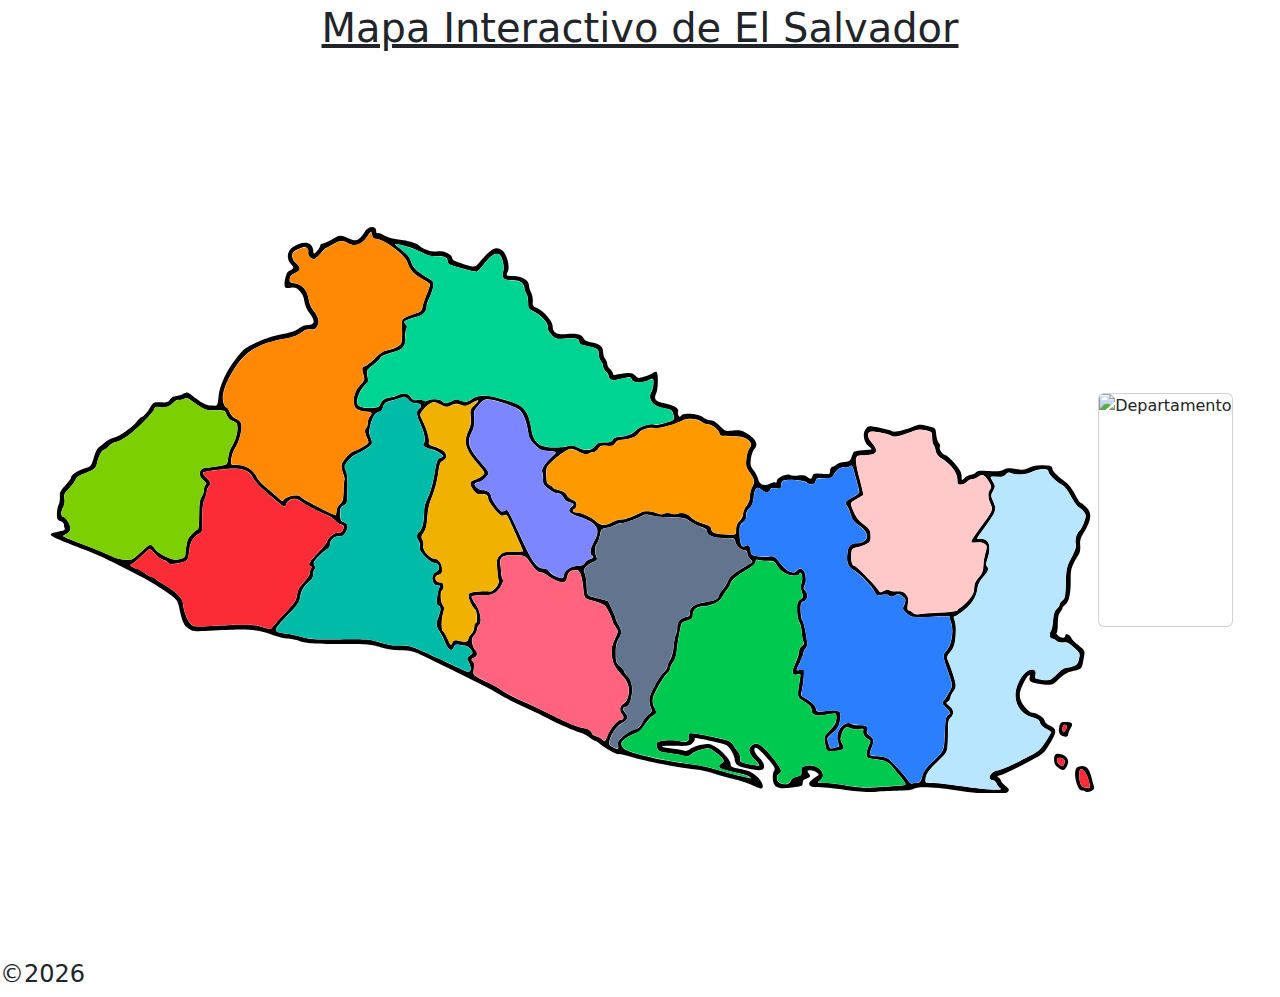
==== commit e14da5c0: "Departametos, morazan y la union" ====
--- a/index.html
+++ b/index.html
@@ -7,17 +7,8 @@
     <title>Mapa Interactivo de El Salvador</title>
     <link href="https://cdn.jsdelivr.net/npm/bootstrap@5.3.0/dist/css/bootstrap.min.css" rel="stylesheet">
     <script src="https://unpkg.com/@tailwindcss/browser@4"></script>
-    <link href="src/output.css" rel="stylesheet">
-
-    <style>
-        .map-container {
-            display: flex;
-            justify-content: center;
-            align-items: center;
-            height: 100vh;
-            position: relative;
-        }
-    </style>
+    <link href="css/main-tw.css" rel="stylesheet">
+    <link rel="stylesheet" href="css/map.css">
 </head>
 
 <body>
@@ -199,7 +190,7 @@
                     </a>
 
                     <!-- Morazan-->
-                    <a href="#">
+                    <a href="departamentos/morazan.html">
                         <path style="stroke:#808080;stroke-width:0;stroke-opacity:0.5"
                             d="m 529.05562,631.09283 c -0.9278,-0.77515 -1.76048,-1.24787 -2.19809,-1.24787 -0.60351,0 -0.69636,-0.65573 -0.46083,-3.25467 0.27094,-2.98962 0.14067,-3.62955 -1.00341,-4.9293 -1.16632,-1.32501 -1.69883,-1.50453 -4.49235,-1.51446 -1.70011,-0.006 -2.61769,-0.0967 -3.16838,-0.31297 -1.48022,-0.58136 -2.07246,-0.54884 -3.7151,0.204 l -1.51746,0.69546 -0.4845,-0.55615 c -0.26647,-0.30588 -1.00775,-1.2421 -1.64728,-2.08048 -1.80821,-2.37042 -9.68936,-10.18523 -10.80955,-10.71855 -0.54865,-0.26121 -1.04174,-0.66492 -1.21033,-0.99094 -0.67289,-1.30123 -0.77973,-5.42315 -0.17903,-6.90697 0.29707,-0.73381 0.93774,-1.09604 2.50899,-1.41856 2.60226,-0.53415 5.83648,-1.98442 6.42512,-2.88112 0.22352,-0.34048 0.36242,-1.03676 0.41837,-2.09719 0.17107,-3.24205 -0.2995,-4.22316 -3.09921,-6.46182 -2.77735,-2.22079 -3.76524,-3.34937 -4.90212,-5.60026 -0.78116,-1.5466 -1.84604,-4.38547 -1.84604,-4.92136 0,-0.70607 0.78633,-1.35628 3.6177,-2.99143 2.26933,-1.31056 2.58385,-1.55345 2.58385,-1.99537 0,-0.27675 -0.69101,-3.24354 -1.53558,-6.59288 -2.23096,-8.84736 -2.52816,-10.8879 -1.76751,-12.13539 0.4493,-0.73689 0.57951,-0.76544 4.58685,-1.00606 4.14011,-0.24859 5.23953,-0.77551 5.17358,-2.47956 -0.0383,-0.98985 -0.53696,-1.90793 -2.08606,-3.84079 -1.2078,-1.507 -1.81522,-2.62768 -1.98231,-3.65732 -0.0946,-0.58316 -0.0233,-0.77306 0.4792,-1.27555 0.51427,-0.51427 0.72724,-0.59039 1.65193,-0.59039 2.29333,0 7.87201,1.23636 9.63349,2.135 1.52314,0.77705 3.97386,0.3201 9.49027,-1.76952 3.08033,-1.16683 3.26454,-1.21159 5.03831,-1.22434 2.4418,-0.0176 4.71308,0.50337 5.46253,1.25282 0.51163,0.51163 0.54522,0.64599 0.54522,2.18096 0,2.03336 0.26255,3.46906 0.76095,4.16101 0.21056,0.29233 0.60962,1.34943 0.8868,2.3491 0.72609,2.61869 0.94943,2.89782 4.1256,5.15623 2.05898,1.46402 4.59877,4.09963 5.61267,5.82441 0.97925,1.66582 1.40468,3.08288 1.40468,4.67881 0,1.57578 0.36188,2.00162 1.69574,1.99545 1.13969,-0.005 2.38584,-0.55437 3.42355,-1.50856 0.86864,-0.79873 1.41747,-1.04928 3.02024,-1.37878 0.58624,-0.12052 1.41473,-0.43347 1.84109,-0.69544 2.32389,-1.42789 2.90318,-1.4806 4.04838,-0.3684 0.81158,0.7882 2.56603,3.58067 2.8565,4.54655 0.18773,0.62426 0.1405,0.81282 -0.50978,2.03489 -0.70135,1.31807 -0.71497,1.38416 -0.63668,3.09105 0.0688,1.50052 0.19556,2.02847 0.90716,3.77907 1.2549,3.08719 1.10011,3.5931 -2.72767,8.91473 -4.80922,6.6861 -6.94991,9.85113 -6.93882,10.25908 0.002,0.06 0.0864,0.23995 0.1883,0.39984 0.15054,0.23611 0.59574,0.28005 2.37107,0.23402 2.51362,-0.0652 3.50085,0.14637 4.49071,0.9623 0.6078,0.501 0.69889,0.68627 0.69889,1.42145 0,0.46495 -0.0796,1.05485 -0.17699,1.31088 -0.46415,1.22081 -1.2022,5.20207 -1.39598,7.53036 -0.27072,3.25261 -0.57336,4.06805 -2.32837,6.27355 -1.79835,2.25997 -2.13084,3.02966 -2.33253,5.39974 -0.17449,2.05041 -0.49911,3.00129 -1.54515,4.52597 -1.02156,1.48902 -4.03056,4.48994 -5.42897,5.41439 -0.70916,0.46881 -1.33919,0.98218 -1.40007,1.14083 -0.0609,0.15865 -0.33349,0.37316 -0.60581,0.47669 -0.64357,0.24469 -5.27853,0.70892 -9.68923,0.97046 -1.9186,0.11376 -4.8632,0.33433 -6.54355,0.49016 -4.49336,0.41667 -4.6073,0.40837 -5.583,-0.40681 z"
                             class="departamento fill-red-200 hover:fill-red-400 hover:duration-300 hover:ease-in hover:translate-y-[-0.1rem]"
@@ -211,7 +202,7 @@
                     </a>
 
                     <!-- La Union-->
-                    <a href="#">
+                    <a href="departamentos/la-union.html">
                         <path style="stroke:#808080;stroke-width:0;stroke-opacity:0.5"
                             d="m 566.86047,720.3359 c -3.54285,-0.30048 -7.28045,-0.75022 -13.5659,-1.63237 -8.04514,-1.12913 -10.92654,-1.45322 -14.49521,-1.6304 -3.6963,-0.18352 -3.71012,-0.19235 -3.37326,-2.15677 0.25496,-1.48681 0.82224,-2.75757 1.77079,-3.96675 0.33446,-0.42635 2.29428,-2.47577 4.35515,-4.55426 2.06676,-2.08442 3.9213,-4.12669 4.13564,-4.55426 0.708,-1.41236 0.85976,-2.77399 1.01517,-9.10853 0.0902,-3.67695 0.24289,-6.4943 0.37506,-6.92068 0.12261,-0.39552 0.60345,-1.16493 1.06855,-1.7098 1.84337,-2.15957 1.51244,-4.18877 -1.01078,-6.19778 -1.11724,-0.88956 -1.25724,-1.35078 -0.52843,-1.74082 0.66724,-0.3571 1.04479,-0.99427 1.44558,-2.43962 0.20628,-0.74392 0.75772,-1.86775 1.38704,-2.82678 l 1.04463,-1.59192 -0.0111,-1.75529 c -0.0103,-1.61822 -0.1045,-2.03588 -1.20659,-5.34813 -0.65749,-1.97607 -1.58981,-4.59235 -2.07182,-5.81396 -0.482,-1.22161 -0.87654,-2.44386 -0.87675,-2.71612 -3.9e-4,-0.52772 0.60527,-1.53158 2.00897,-3.32976 1.64864,-2.11196 2.29736,-5.0396 2.30879,-10.41942 0.006,-2.78739 -0.0488,-3.37173 -0.42623,-4.55426 -0.71786,-2.24894 -0.72048,-2.3494 -0.0648,-2.48054 1.23241,-0.24649 6.16655,-4.04266 7.8258,-6.02094 1.96639,-2.34447 3.11171,-4.87885 3.72836,-8.25014 0.37934,-2.07386 1.15122,-3.62507 2.65789,-5.34141 2.60363,-2.96594 3.13964,-4.29248 2.2274,-5.51245 -0.66313,-0.88682 -0.63506,-1.44434 0.21119,-4.19457 0.6505,-2.11407 0.7117,-2.51374 0.72675,-4.7457 0.0161,-2.38372 0.004,-2.45778 -0.56498,-3.37392 -0.80183,-1.29187 -1.6973,-1.72751 -3.73062,-1.81493 -1.04852,-0.0451 -1.59883,-0.14647 -1.59883,-0.29457 0,-0.29554 0.5349,-1.08542 3.49483,-5.16075 4.89283,-6.73664 5.51256,-7.92174 5.37125,-10.27132 -0.0712,-1.1834 -0.24089,-1.79139 -0.91338,-3.27191 -1.17444,-2.58563 -1.1808,-2.85779 -0.11739,-5.02622 1.17432,-2.39458 1.1624,-2.76399 -0.164,-5.08102 -0.76223,-1.33152 -0.99462,-1.8998 -0.84876,-2.07555 0.15038,-0.1812 0.74595,-0.21089 2.36984,-0.11814 3.16728,0.1809 3.79595,0.0435 5.0671,-1.10769 0.6088,-0.55133 1.23817,-0.95407 1.48868,-0.95263 0.2387,10e-4 1.00086,0.19099 1.69369,0.42137 1.01832,0.33862 1.74242,0.42169 3.77907,0.43355 2.86634,0.0167 3.83206,-0.17408 6.40702,-1.2657 2.857,-1.21118 5.67514,-1.63312 7.23159,-1.08272 0.54543,0.19288 0.71939,0.40841 1.04696,1.2972 0.3167,0.8593 0.7546,1.42272 2.25933,2.90698 1.08629,1.0715 2.47134,2.20562 3.3135,2.71318 2.26619,1.36578 3.52681,2.78572 5.39179,6.07318 1.90798,3.36325 2.9756,4.86506 4.10002,5.76744 2.41519,1.93827 3.67385,3.51362 3.6782,4.60366 0.003,0.67973 -1.05256,3.69895 -1.83794,5.25851 -0.37915,0.75289 -0.9878,1.69922 -1.35256,2.10297 -1.54217,1.707 -2.13312,3.67746 -1.938,6.46204 0.15998,2.28303 0.006,2.82941 -1.84599,6.5539 -2.61634,5.26142 -2.79751,6.0342 -3.09577,13.20558 -0.3155,7.58586 -0.34619,7.7344 -1.91855,9.28438 -0.78418,0.77301 -1.15727,1.31772 -1.32738,1.93798 -0.148,0.53965 -0.6298,1.32157 -1.2865,2.08788 -1.21843,1.42181 -1.55705,2.39476 -1.86686,5.36403 -0.356,3.41201 -0.60433,4.62322 -1.20495,5.877 -0.48469,1.01175 -0.57095,1.39534 -0.49398,2.1964 0.10679,1.11143 0.44839,1.51473 1.60053,1.88968 0.42636,0.13875 1.08043,0.49053 1.45349,0.78174 1.21332,0.94711 1.54031,1.04084 3.69554,1.05929 2.02679,0.0173 2.0699,0.0273 3.10432,0.71868 1.66692,1.1141 4.55815,3.78586 4.91842,4.54508 0.38039,0.80161 0.28963,1.94316 -0.30947,3.89264 -0.60183,1.95835 -2.01571,2.84542 -5.50515,3.45393 -0.90045,0.15702 -1.98829,0.46462 -2.41742,0.68355 -0.42914,0.21892 -1.85074,1.43041 -3.15912,2.69218 -1.30838,1.26178 -2.65417,2.43651 -2.99066,2.61051 -0.7578,0.39188 -2.22727,0.40047 -4.7977,0.0281 -1.06589,-0.15443 -2.00339,-0.28355 -2.08333,-0.28693 -0.0799,-0.003 -0.30987,-0.17066 -0.51095,-0.37174 -0.30647,-0.30648 -0.33918,-0.50236 -0.20224,-1.21124 0.40674,-2.10552 0.0875,-2.92873 -1.23158,-3.1762 -2.26949,-0.42576 -5.13592,1.99503 -7.11461,6.00851 -1.3395,2.71698 -1.82146,4.56932 -1.81639,6.98096 0.0111,5.25841 3.13601,9.57721 8.01724,11.08013 2.20854,0.68 3.58214,1.33523 3.93813,1.87855 0.16161,0.24665 0.38995,0.80537 0.50742,1.24161 0.2707,1.00531 1.37719,2.00201 3.47749,3.13245 2.3351,1.25682 2.30158,1.16652 1.15421,3.10923 -1.75756,2.97584 -3.80504,5.89822 -4.85067,6.92337 -1.30935,1.28371 -3.28379,2.46691 -8.49015,5.08779 -6.7235,3.38462 -10.7242,5.12259 -12.58271,5.46616 -2.40922,0.44537 -4.27775,2.01687 -4.27775,3.59773 0,0.86034 0.46401,1.34772 1.41949,1.49101 0.98656,0.14794 1.55333,0.67603 2.37059,2.2088 0.30229,0.56693 0.84687,1.29178 1.21019,1.61078 0.36332,0.319 0.60173,0.63886 0.5298,0.71079 -0.20237,0.20237 -4.04004,0.2183 -6.30526,0.0262 z"
                             class="departamento fill-sky-200 hover:fill-sky-600 hover:duration-300 hover:ease-in hover:translate-y-[-0.1rem]"
@@ -279,35 +270,7 @@
 
 
     <script src="https://cdn.jsdelivr.net/npm/@popperjs/core@2.11.6/dist/umd/popper.min.js"></script>
-    <script>
-        const infoCard = document.getElementById('infoCard');
-        const cardImg = document.getElementById('cardImg');
-        const cardTitle = document.getElementById('cardTitle');
-        const cardDesc = document.getElementById('cardDesc');
-
-        document.querySelectorAll('.departamento').forEach(depto => {
-            depto.addEventListener('mouseenter', (event) => {
-                const nombre = event.target.getAttribute('data-nombre');
-                const imgSrc = event.target.getAttribute('data-img');
-                const descripcion = event.target.getAttribute('data-descripcion');
-
-                cardTitle.textContent = nombre;
-                cardImg.src = imgSrc;
-                cardDesc.textContent = descripcion;
-                infoCard.style.display = 'block';
-                const instance = Popper.createPopper(event.target, infoCard, {
-                    placement: 'top'
-                });
-            });
-            depto.addEventListener('mouseleave', () => {
-                infoCard.style.display = 'none';
-            });
-        });
-
-
-        document.getElementById('year').textContent = "©"+ new Date().getFullYear();
-    
-    </script>
+    <script src="js/card.js"></script>
 </body>
 
 </html>--- a/css/main-tw.css
+++ b/css/main-tw.css
@@ -0,0 +1,2846 @@
+
+@layer theme, base, components, utilities;
+@layer theme {
+    :root, :host {
+        --font-sans: ui-sans-serif, system-ui, sans-serif, "Apple Color Emoji",
+        "Segoe UI Emoji", "Segoe UI Symbol", "Noto Color Emoji";
+        --font-serif: ui-serif, Georgia, Cambria, "Times New Roman", Times, serif;
+        --font-mono: ui-monospace, SFMono-Regular, Menlo, Monaco, Consolas,
+        "Liberation Mono", "Courier New", monospace;
+        --color-red-50: oklch(0.971 0.013 17.38);
+        --color-red-100: oklch(0.936 0.032 17.717);
+        --color-red-200: oklch(0.885 0.062 18.334);
+        --color-red-300: oklch(0.808 0.114 19.571);
+        --color-red-400: oklch(0.704 0.191 22.216);
+        --color-red-500: oklch(0.637 0.237 25.331);
+        --color-red-600: oklch(0.577 0.245 27.325);
+        --color-red-700: oklch(0.505 0.213 27.518);
+        --color-red-800: oklch(0.444 0.177 26.899);
+        --color-red-900: oklch(0.396 0.141 25.723);
+        --color-red-950: oklch(0.258 0.092 26.042);
+        --color-orange-50: oklch(0.98 0.016 73.684);
+        --color-orange-100: oklch(0.954 0.038 75.164);
+        --color-orange-200: oklch(0.901 0.076 70.697);
+        --color-orange-300: oklch(0.837 0.128 66.29);
+        --color-orange-400: oklch(0.75 0.183 55.934);
+        --color-orange-500: oklch(0.705 0.213 47.604);
+        --color-orange-600: oklch(0.646 0.222 41.116);
+        --color-orange-700: oklch(0.553 0.195 38.402);
+        --color-orange-800: oklch(0.47 0.157 37.304);
+        --color-orange-900: oklch(0.408 0.123 38.172);
+        --color-orange-950: oklch(0.266 0.079 36.259);
+        --color-amber-50: oklch(0.987 0.022 95.277);
+        --color-amber-100: oklch(0.962 0.059 95.617);
+        --color-amber-200: oklch(0.924 0.12 95.746);
+        --color-amber-300: oklch(0.879 0.169 91.605);
+        --color-amber-400: oklch(0.828 0.189 84.429);
+        --color-amber-500: oklch(0.769 0.188 70.08);
+        --color-amber-600: oklch(0.666 0.179 58.318);
+        --color-amber-700: oklch(0.555 0.163 48.998);
+        --color-amber-800: oklch(0.473 0.137 46.201);
+        --color-amber-900: oklch(0.414 0.112 45.904);
+        --color-amber-950: oklch(0.279 0.077 45.635);
+        --color-yellow-50: oklch(0.987 0.026 102.212);
+        --color-yellow-100: oklch(0.973 0.071 103.193);
+        --color-yellow-200: oklch(0.945 0.129 101.54);
+        --color-yellow-300: oklch(0.905 0.182 98.111);
+        --color-yellow-400: oklch(0.852 0.199 91.936);
+        --color-yellow-500: oklch(0.795 0.184 86.047);
+        --color-yellow-600: oklch(0.681 0.162 75.834);
+        --color-yellow-700: oklch(0.554 0.135 66.442);
+        --color-yellow-800: oklch(0.476 0.114 61.907);
+        --color-yellow-900: oklch(0.421 0.095 57.708);
+        --color-yellow-950: oklch(0.286 0.066 53.813);
+        --color-lime-50: oklch(0.986 0.031 120.757);
+        --color-lime-100: oklch(0.967 0.067 122.328);
+        --color-lime-200: oklch(0.938 0.127 124.321);
+        --color-lime-300: oklch(0.897 0.196 126.665);
+        --color-lime-400: oklch(0.841 0.238 128.85);
+        --color-lime-500: oklch(0.768 0.233 130.85);
+        --color-lime-600: oklch(0.648 0.2 131.684);
+        --color-lime-700: oklch(0.532 0.157 131.589);
+        --color-lime-800: oklch(0.453 0.124 130.933);
+        --color-lime-900: oklch(0.405 0.101 131.063);
+        --color-lime-950: oklch(0.274 0.072 132.109);
+        --color-green-50: oklch(0.982 0.018 155.826);
+        --color-green-100: oklch(0.962 0.044 156.743);
+        --color-green-200: oklch(0.925 0.084 155.995);
+        --color-green-300: oklch(0.871 0.15 154.449);
+        --color-green-400: oklch(0.792 0.209 151.711);
+        --color-green-500: oklch(0.723 0.219 149.579);
+        --color-green-600: oklch(0.627 0.194 149.214);
+        --color-green-700: oklch(0.527 0.154 150.069);
+        --color-green-800: oklch(0.448 0.119 151.328);
+        --color-green-900: oklch(0.393 0.095 152.535);
+        --color-green-950: oklch(0.266 0.065 152.934);
+        --color-emerald-50: oklch(0.979 0.021 166.113);
+        --color-emerald-100: oklch(0.95 0.052 163.051);
+        --color-emerald-200: oklch(0.905 0.093 164.15);
+        --color-emerald-300: oklch(0.845 0.143 164.978);
+        --color-emerald-400: oklch(0.765 0.177 163.223);
+        --color-emerald-500: oklch(0.696 0.17 162.48);
+        --color-emerald-600: oklch(0.596 0.145 163.225);
+        --color-emerald-700: oklch(0.508 0.118 165.612);
+        --color-emerald-800: oklch(0.432 0.095 166.913);
+        --color-emerald-900: oklch(0.378 0.077 168.94);
+        --color-emerald-950: oklch(0.262 0.051 172.552);
+        --color-teal-50: oklch(0.984 0.014 180.72);
+        --color-teal-100: oklch(0.953 0.051 180.801);
+        --color-teal-200: oklch(0.91 0.096 180.426);
+        --color-teal-300: oklch(0.855 0.138 181.071);
+        --color-teal-400: oklch(0.777 0.152 181.912);
+        --color-teal-500: oklch(0.704 0.14 182.503);
+        --color-teal-600: oklch(0.6 0.118 184.704);
+        --color-teal-700: oklch(0.511 0.096 186.391);
+        --color-teal-800: oklch(0.437 0.078 188.216);
+        --color-teal-900: oklch(0.386 0.063 188.416);
+        --color-teal-950: oklch(0.277 0.046 192.524);
+        --color-cyan-50: oklch(0.984 0.019 200.873);
+        --color-cyan-100: oklch(0.956 0.045 203.388);
+        --color-cyan-200: oklch(0.917 0.08 205.041);
+        --color-cyan-300: oklch(0.865 0.127 207.078);
+        --color-cyan-400: oklch(0.789 0.154 211.53);
+        --color-cyan-500: oklch(0.715 0.143 215.221);
+        --color-cyan-600: oklch(0.609 0.126 221.723);
+        --color-cyan-700: oklch(0.52 0.105 223.128);
+        --color-cyan-800: oklch(0.45 0.085 224.283);
+        --color-cyan-900: oklch(0.398 0.07 227.392);
+        --color-cyan-950: oklch(0.302 0.056 229.695);
+        --color-sky-50: oklch(0.977 0.013 236.62);
+        --color-sky-100: oklch(0.951 0.026 236.824);
+        --color-sky-200: oklch(0.901 0.058 230.902);
+        --color-sky-300: oklch(0.828 0.111 230.318);
+        --color-sky-400: oklch(0.746 0.16 232.661);
+        --color-sky-500: oklch(0.685 0.169 237.323);
+        --color-sky-600: oklch(0.588 0.158 241.966);
+        --color-sky-700: oklch(0.5 0.134 242.749);
+        --color-sky-800: oklch(0.443 0.11 240.79);
+        --color-sky-900: oklch(0.391 0.09 240.876);
+        --color-sky-950: oklch(0.293 0.066 243.157);
+        --color-blue-50: oklch(0.97 0.014 254.604);
+        --color-blue-100: oklch(0.932 0.032 255.585);
+        --color-blue-200: oklch(0.882 0.059 254.128);
+        --color-blue-300: oklch(0.809 0.105 251.813);
+        --color-blue-400: oklch(0.707 0.165 254.624);
+        --color-blue-500: oklch(0.623 0.214 259.815);
+        --color-blue-600: oklch(0.546 0.245 262.881);
+        --color-blue-700: oklch(0.488 0.243 264.376);
+        --color-blue-800: oklch(0.424 0.199 265.638);
+        --color-blue-900: oklch(0.379 0.146 265.522);
+        --color-blue-950: oklch(0.282 0.091 267.935);
+        --color-indigo-50: oklch(0.962 0.018 272.314);
+        --color-indigo-100: oklch(0.93 0.034 272.788);
+        --color-indigo-200: oklch(0.87 0.065 274.039);
+        --color-indigo-300: oklch(0.785 0.115 274.713);
+        --color-indigo-400: oklch(0.673 0.182 276.935);
+        --color-indigo-500: oklch(0.585 0.233 277.117);
+        --color-indigo-600: oklch(0.511 0.262 276.966);
+        --color-indigo-700: oklch(0.457 0.24 277.023);
+        --color-indigo-800: oklch(0.398 0.195 277.366);
+        --color-indigo-900: oklch(0.359 0.144 278.697);
+        --color-indigo-950: oklch(0.257 0.09 281.288);
+        --color-violet-50: oklch(0.969 0.016 293.756);
+        --color-violet-100: oklch(0.943 0.029 294.588);
+        --color-violet-200: oklch(0.894 0.057 293.283);
+        --color-violet-300: oklch(0.811 0.111 293.571);
+        --color-violet-400: oklch(0.702 0.183 293.541);
+        --color-violet-500: oklch(0.606 0.25 292.717);
+        --color-violet-600: oklch(0.541 0.281 293.009);
+        --color-violet-700: oklch(0.491 0.27 292.581);
+        --color-violet-800: oklch(0.432 0.232 292.759);
+        --color-violet-900: oklch(0.38 0.189 293.745);
+        --color-violet-950: oklch(0.283 0.141 291.089);
+        --color-purple-50: oklch(0.977 0.014 308.299);
+        --color-purple-100: oklch(0.946 0.033 307.174);
+        --color-purple-200: oklch(0.902 0.063 306.703);
+        --color-purple-300: oklch(0.827 0.119 306.383);
+        --color-purple-400: oklch(0.714 0.203 305.504);
+        --color-purple-500: oklch(0.627 0.265 303.9);
+        --color-purple-600: oklch(0.558 0.288 302.321);
+        --color-purple-700: oklch(0.496 0.265 301.924);
+        --color-purple-800: oklch(0.438 0.218 303.724);
+        --color-purple-900: oklch(0.381 0.176 304.987);
+        --color-purple-950: oklch(0.291 0.149 302.717);
+        --color-fuchsia-50: oklch(0.977 0.017 320.058);
+        --color-fuchsia-100: oklch(0.952 0.037 318.852);
+        --color-fuchsia-200: oklch(0.903 0.076 319.62);
+        --color-fuchsia-300: oklch(0.833 0.145 321.434);
+        --color-fuchsia-400: oklch(0.74 0.238 322.16);
+        --color-fuchsia-500: oklch(0.667 0.295 322.15);
+        --color-fuchsia-600: oklch(0.591 0.293 322.896);
+        --color-fuchsia-700: oklch(0.518 0.253 323.949);
+        --color-fuchsia-800: oklch(0.452 0.211 324.591);
+        --color-fuchsia-900: oklch(0.401 0.17 325.612);
+        --color-fuchsia-950: oklch(0.293 0.136 325.661);
+        --color-pink-50: oklch(0.971 0.014 343.198);
+        --color-pink-100: oklch(0.948 0.028 342.258);
+        --color-pink-200: oklch(0.899 0.061 343.231);
+        --color-pink-300: oklch(0.823 0.12 346.018);
+        --color-pink-400: oklch(0.718 0.202 349.761);
+        --color-pink-500: oklch(0.656 0.241 354.308);
+        --color-pink-600: oklch(0.592 0.249 0.584);
+        --color-pink-700: oklch(0.525 0.223 3.958);
+        --color-pink-800: oklch(0.459 0.187 3.815);
+        --color-pink-900: oklch(0.408 0.153 2.432);
+        --color-pink-950: oklch(0.284 0.109 3.907);
+        --color-rose-50: oklch(0.969 0.015 12.422);
+        --color-rose-100: oklch(0.941 0.03 12.58);
+        --color-rose-200: oklch(0.892 0.058 10.001);
+        --color-rose-300: oklch(0.81 0.117 11.638);
+        --color-rose-400: oklch(0.712 0.194 13.428);
+        --color-rose-500: oklch(0.645 0.246 16.439);
+        --color-rose-600: oklch(0.586 0.253 17.585);
+        --color-rose-700: oklch(0.514 0.222 16.935);
+        --color-rose-800: oklch(0.455 0.188 13.697);
+        --color-rose-900: oklch(0.41 0.159 10.272);
+        --color-rose-950: oklch(0.271 0.105 12.094);
+        --color-slate-50: oklch(0.984 0.003 247.858);
+        --color-slate-100: oklch(0.968 0.007 247.896);
+        --color-slate-200: oklch(0.929 0.013 255.508);
+        --color-slate-300: oklch(0.869 0.022 252.894);
+        --color-slate-400: oklch(0.704 0.04 256.788);
+        --color-slate-500: oklch(0.554 0.046 257.417);
+        --color-slate-600: oklch(0.446 0.043 257.281);
+        --color-slate-700: oklch(0.372 0.044 257.287);
+        --color-slate-800: oklch(0.279 0.041 260.031);
+        --color-slate-900: oklch(0.208 0.042 265.755);
+        --color-slate-950: oklch(0.129 0.042 264.695);
+        --color-gray-50: oklch(0.985 0.002 247.839);
+        --color-gray-100: oklch(0.967 0.003 264.542);
+        --color-gray-200: oklch(0.928 0.006 264.531);
+        --color-gray-300: oklch(0.872 0.01 258.338);
+        --color-gray-400: oklch(0.707 0.022 261.325);
+        --color-gray-500: oklch(0.551 0.027 264.364);
+        --color-gray-600: oklch(0.446 0.03 256.802);
+        --color-gray-700: oklch(0.373 0.034 259.733);
+        --color-gray-800: oklch(0.278 0.033 256.848);
+        --color-gray-900: oklch(0.21 0.034 264.665);
+        --color-gray-950: oklch(0.13 0.028 261.692);
+        --color-zinc-50: oklch(0.985 0 0);
+        --color-zinc-100: oklch(0.967 0.001 286.375);
+        --color-zinc-200: oklch(0.92 0.004 286.32);
+        --color-zinc-300: oklch(0.871 0.006 286.286);
+        --color-zinc-400: oklch(0.705 0.015 286.067);
+        --color-zinc-500: oklch(0.552 0.016 285.938);
+        --color-zinc-600: oklch(0.442 0.017 285.786);
+        --color-zinc-700: oklch(0.37 0.013 285.805);
+        --color-zinc-800: oklch(0.274 0.006 286.033);
+        --color-zinc-900: oklch(0.21 0.006 285.885);
+        --color-zinc-950: oklch(0.141 0.005 285.823);
+        --color-neutral-50: oklch(0.985 0 0);
+        --color-neutral-100: oklch(0.97 0 0);
+        --color-neutral-200: oklch(0.922 0 0);
+        --color-neutral-300: oklch(0.87 0 0);
+        --color-neutral-400: oklch(0.708 0 0);
+        --color-neutral-500: oklch(0.556 0 0);
+        --color-neutral-600: oklch(0.439 0 0);
+        --color-neutral-700: oklch(0.371 0 0);
+        --color-neutral-800: oklch(0.269 0 0);
+        --color-neutral-900: oklch(0.205 0 0);
+        --color-neutral-950: oklch(0.145 0 0);
+        --color-stone-50: oklch(0.985 0.001 106.423);
+        --color-stone-100: oklch(0.97 0.001 106.424);
+        --color-stone-200: oklch(0.923 0.003 48.717);
+        --color-stone-300: oklch(0.869 0.005 56.366);
+        --color-stone-400: oklch(0.709 0.01 56.259);
+        --color-stone-500: oklch(0.553 0.013 58.071);
+        --color-stone-600: oklch(0.444 0.011 73.639);
+        --color-stone-700: oklch(0.374 0.01 67.558);
+        --color-stone-800: oklch(0.268 0.007 34.298);
+        --color-stone-900: oklch(0.216 0.006 56.043);
+        --color-stone-950: oklch(0.147 0.004 49.25);
+        --color-black: #000;
+        --color-white: #fff;
+        --spacing: 0.25rem;
+        --breakpoint-sm: 40rem;
+        --breakpoint-md: 48rem;
+        --breakpoint-lg: 64rem;
+        --breakpoint-xl: 80rem;
+        --breakpoint-2xl: 96rem;
+        --container-3xs: 16rem;
+        --container-2xs: 18rem;
+        --container-xs: 20rem;
+        --container-sm: 24rem;
+        --container-md: 28rem;
+        --container-lg: 32rem;
+        --container-xl: 36rem;
+        --container-2xl: 42rem;
+        --container-3xl: 48rem;
+        --container-4xl: 56rem;
+        --container-5xl: 64rem;
+        --container-6xl: 72rem;
+        --container-7xl: 80rem;
+        --text-xs: 0.75rem;
+        --text-xs--line-height: calc(1 / 0.75);
+        --text-sm: 0.875rem;
+        --text-sm--line-height: calc(1.25 / 0.875);
+        --text-base: 1rem;
+        --text-base--line-height: calc(1.5 / 1);
+        --text-lg: 1.125rem;
+        --text-lg--line-height: calc(1.75 / 1.125);
+        --text-xl: 1.25rem;
+        --text-xl--line-height: calc(1.75 / 1.25);
+        --text-2xl: 1.5rem;
+        --text-2xl--line-height: calc(2 / 1.5);
+        --text-3xl: 1.875rem;
+        --text-3xl--line-height: calc(2.25 / 1.875);
+        --text-4xl: 2.25rem;
+        --text-4xl--line-height: calc(2.5 / 2.25);
+        --text-5xl: 3rem;
+        --text-5xl--line-height: 1;
+        --text-6xl: 3.75rem;
+        --text-6xl--line-height: 1;
+        --text-7xl: 4.5rem;
+        --text-7xl--line-height: 1;
+        --text-8xl: 6rem;
+        --text-8xl--line-height: 1;
+        --text-9xl: 8rem;
+        --text-9xl--line-height: 1;
+        --font-weight-thin: 100;
+        --font-weight-extralight: 200;
+        --font-weight-light: 300;
+        --font-weight-normal: 400;
+        --font-weight-medium: 500;
+        --font-weight-semibold: 600;
+        --font-weight-bold: 700;
+        --font-weight-extrabold: 800;
+        --font-weight-black: 900;
+        --tracking-tighter: -0.05em;
+        --tracking-tight: -0.025em;
+        --tracking-normal: 0em;
+        --tracking-wide: 0.025em;
+        --tracking-wider: 0.05em;
+        --tracking-widest: 0.1em;
+        --leading-tight: 1.25;
+        --leading-snug: 1.375;
+        --leading-normal: 1.5;
+        --leading-relaxed: 1.625;
+        --leading-loose: 2;
+        --radius-xs: 0.125rem;
+        --radius-sm: 0.25rem;
+        --radius-md: 0.375rem;
+        --radius-lg: 0.5rem;
+        --radius-xl: 0.75rem;
+        --radius-2xl: 1rem;
+        --radius-3xl: 1.5rem;
+        --radius-4xl: 2rem;
+        --shadow-2xs: 0 1px rgb(0 0 0 / 0.05);
+        --shadow-xs: 0 1px 2px 0 rgb(0 0 0 / 0.05);
+        --shadow-sm: 0 1px 3px 0 rgb(0 0 0 / 0.1), 0 1px 2px -1px rgb(0 0 0 / 0.1);
+        --shadow-md: 0 4px 6px -1px rgb(0 0 0 / 0.1),
+        0 2px 4px -2px rgb(0 0 0 / 0.1);
+        --shadow-lg: 0 10px 15px -3px rgb(0 0 0 / 0.1),
+        0 4px 6px -4px rgb(0 0 0 / 0.1);
+        --shadow-xl: 0 20px 25px -5px rgb(0 0 0 / 0.1),
+        0 8px 10px -6px rgb(0 0 0 / 0.1);
+        --shadow-2xl: 0 25px 50px -12px rgb(0 0 0 / 0.25);
+        --inset-shadow-2xs: inset 0 1px rgb(0 0 0 / 0.05);
+        --inset-shadow-xs: inset 0 1px 1px rgb(0 0 0 / 0.05);
+        --inset-shadow-sm: inset 0 2px 4px rgb(0 0 0 / 0.05);
+        --drop-shadow-xs: 0 1px 1px rgb(0 0 0 / 0.05);
+        --drop-shadow-sm: 0 1px 2px rgb(0 0 0 / 0.15);
+        --drop-shadow-md: 0 3px 3px rgb(0 0 0 / 0.12);
+        --drop-shadow-lg: 0 4px 4px rgb(0 0 0 / 0.15);
+        --drop-shadow-xl: 0 9px 7px rgb(0 0 0 / 0.1);
+        --drop-shadow-2xl: 0 25px 25px rgb(0 0 0 / 0.15);
+        --ease-in: cubic-bezier(0.4, 0, 1, 1);
+        --ease-out: cubic-bezier(0, 0, 0.2, 1);
+        --ease-in-out: cubic-bezier(0.4, 0, 0.2, 1);
+        --animate-spin: spin 1s linear infinite;
+        --animate-ping: ping 1s cubic-bezier(0, 0, 0.2, 1) infinite;
+        --animate-pulse: pulse 2s cubic-bezier(0.4, 0, 0.6, 1) infinite;
+        --animate-bounce: bounce 1s infinite;
+        --blur-xs: 4px;
+        --blur-sm: 8px;
+        --blur-md: 12px;
+        --blur-lg: 16px;
+        --blur-xl: 24px;
+        --blur-2xl: 40px;
+        --blur-3xl: 64px;
+        --perspective-dramatic: 100px;
+        --perspective-near: 300px;
+        --perspective-normal: 500px;
+        --perspective-midrange: 800px;
+        --perspective-distant: 1200px;
+        --aspect-video: 16 / 9;
+        --default-transition-duration: 150ms;
+        --default-transition-timing-function: cubic-bezier(0.4, 0, 0.2, 1);
+        --default-font-family: var(--font-sans);
+        --default-font-feature-settings: var(--font-sans--font-feature-settings);
+        --default-font-variation-settings: var(
+                --font-sans--font-variation-settings
+        );
+        --default-mono-font-family: var(--font-mono);
+        --default-mono-font-feature-settings: var(
+                --font-mono--font-feature-settings
+        );
+        --default-mono-font-variation-settings: var(
+                --font-mono--font-variation-settings
+        );
+    }
+}
+@layer base {
+    *, ::after, ::before, ::backdrop, ::file-selector-button {
+        box-sizing: border-box;
+        margin: 0;
+        padding: 0;
+        border: 0 solid;
+    }
+    html, :host {
+        line-height: 1.5;
+        -webkit-text-size-adjust: 100%;
+        tab-size: 4;
+        font-family: var( --default-font-family, ui-sans-serif, system-ui, sans-serif, "Apple Color Emoji", "Segoe UI Emoji", "Segoe UI Symbol", "Noto Color Emoji" );
+        font-feature-settings: var(--default-font-feature-settings, normal);
+        font-variation-settings: var( --default-font-variation-settings, normal );
+        -webkit-tap-highlight-color: transparent;
+    }
+    body {
+        line-height: inherit;
+    }
+    hr {
+        height: 0;
+        color: inherit;
+        border-top-width: 1px;
+    }
+    abbr:where([title]) {
+        -webkit-text-decoration: underline dotted;
+        text-decoration: underline dotted;
+    }
+    h1, h2, h3, h4, h5, h6 {
+        font-size: inherit;
+        font-weight: inherit;
+    }
+    a {
+        color: inherit;
+        -webkit-text-decoration: inherit;
+        text-decoration: inherit;
+    }
+    b, strong {
+        font-weight: bolder;
+    }
+    code, kbd, samp, pre {
+        font-family: var( --default-mono-font-family, ui-monospace, SFMono-Regular, Menlo, Monaco, Consolas, "Liberation Mono", "Courier New", monospace );
+        font-feature-settings: var( --default-mono-font-feature-settings, normal );
+        font-variation-settings: var( --default-mono-font-variation-settings, normal );
+        font-size: 1em;
+    }
+    small {
+        font-size: 80%;
+    }
+    sub, sup {
+        font-size: 75%;
+        line-height: 0;
+        position: relative;
+        vertical-align: baseline;
+    }
+    sub {
+        bottom: -0.25em;
+    }
+    sup {
+        top: -0.5em;
+    }
+    table {
+        text-indent: 0;
+        border-color: inherit;
+        border-collapse: collapse;
+    }
+    :-moz-focusring {
+        outline: auto;
+    }
+    progress {
+        vertical-align: baseline;
+    }
+    summary {
+        display: list-item;
+    }
+    ol, ul, menu {
+        list-style: none;
+    }
+    img, svg, video, canvas, audio, iframe, embed, object {
+        display: block;
+        vertical-align: middle;
+    }
+    img, video {
+        max-width: 100%;
+        height: auto;
+    }
+    button, input, select, optgroup, textarea, ::file-selector-button {
+        font: inherit;
+        font-feature-settings: inherit;
+        font-variation-settings: inherit;
+        letter-spacing: inherit;
+        color: inherit;
+        border-radius: 0;
+        background-color: transparent;
+        opacity: 1;
+    }
+    :where(select:is([multiple], [size])) optgroup {
+        font-weight: bolder;
+    }
+    :where(select:is([multiple], [size])) optgroup option {
+        padding-inline-start: 20px;
+    }
+    ::file-selector-button {
+        margin-inline-end: 4px;
+    }
+    ::placeholder {
+        opacity: 1;
+        color: color-mix(in oklab, currentColor 50%, transparent);
+    }
+    textarea {
+        resize: vertical;
+    }
+    ::-webkit-search-decoration {
+        -webkit-appearance: none;
+    }
+    ::-webkit-date-and-time-value {
+        min-height: 1lh;
+        text-align: inherit;
+    }
+    ::-webkit-datetime-edit {
+        display: inline-flex;
+    }
+    ::-webkit-datetime-edit-fields-wrapper {
+        padding: 0;
+    }
+    ::-webkit-datetime-edit, ::-webkit-datetime-edit-year-field, ::-webkit-datetime-edit-month-field, ::-webkit-datetime-edit-day-field, ::-webkit-datetime-edit-hour-field, ::-webkit-datetime-edit-minute-field, ::-webkit-datetime-edit-second-field, ::-webkit-datetime-edit-millisecond-field, ::-webkit-datetime-edit-meridiem-field {
+        padding-block: 0;
+    }
+    :-moz-ui-invalid {
+        box-shadow: none;
+    }
+    button, input:where([type="button"], [type="reset"], [type="submit"]), ::file-selector-button {
+        appearance: button;
+    }
+    ::-webkit-inner-spin-button, ::-webkit-outer-spin-button {
+        height: auto;
+    }
+    [hidden]:where(:not([hidden="until-found"])) {
+        display: none !important;
+    }
+}
+@layer utilities {
+    .\@container {
+        container-type: inline-size;
+    }
+    .\@container-\[inline-size\] {
+        container-type: inline-size;
+    }
+    .pointer-events-auto {
+        pointer-events: auto;
+    }
+    .pointer-events-none {
+        pointer-events: none;
+    }
+    .collapse {
+        visibility: collapse;
+    }
+    .invisible {
+        visibility: hidden;
+    }
+    .visible {
+        visibility: visible;
+    }
+    .sr-only {
+        position: absolute;
+        width: 1px;
+        height: 1px;
+        padding: 0;
+        margin: -1px;
+        overflow: hidden;
+        clip: rect(0, 0, 0, 0);
+        white-space: nowrap;
+        border-width: 0;
+    }
+    .not-sr-only {
+        position: static;
+        width: auto;
+        height: auto;
+        padding: 0;
+        margin: 0;
+        overflow: visible;
+        clip: auto;
+        white-space: normal;
+    }
+    .absolute {
+        position: absolute;
+    }
+    .fixed {
+        position: fixed;
+    }
+    .relative {
+        position: relative;
+    }
+    .static {
+        position: static;
+    }
+    .sticky {
+        position: sticky;
+    }
+    .end-1 {
+        inset-inline-end: calc(var(--spacing) * 1);
+    }
+    .end-2 {
+        inset-inline-end: calc(var(--spacing) * 2);
+    }
+    .isolate {
+        isolation: isolate;
+    }
+    .isolation-auto {
+        isolation: auto;
+    }
+    .z-auto {
+        z-index: auto;
+    }
+    .order-first {
+        order: -9999;
+    }
+    .order-last {
+        order: 9999;
+    }
+    .order-none {
+        order: 0;
+    }
+    .col-auto {
+        grid-column: auto;
+    }
+    .col-span-full {
+        grid-column: 1 / -1;
+    }
+    .col-start-auto {
+        grid-column-start: auto;
+    }
+    .col-end-auto {
+        grid-column-end: auto;
+    }
+    .row-auto {
+        grid-row: auto;
+    }
+    .row-span-full {
+        grid-row: 1 / -1;
+    }
+    .row-start-auto {
+        grid-row-start: auto;
+    }
+    .row-end-auto {
+        grid-row-end: auto;
+    }
+    .float-end {
+        float: inline-end;
+    }
+    .float-left {
+        float: left;
+    }
+    .float-none {
+        float: none;
+    }
+    .float-right {
+        float: right;
+    }
+    .float-start {
+        float: inline-start;
+    }
+    .clear-both {
+        clear: both;
+    }
+    .clear-end {
+        clear: inline-end;
+    }
+    .clear-left {
+        clear: left;
+    }
+    .clear-none {
+        clear: none;
+    }
+    .clear-right {
+        clear: right;
+    }
+    .clear-start {
+        clear: inline-start;
+    }
+    .container {
+        width: 100%;
+        @media (width >= 40rem) {
+            max-width: 40rem;
+        }
+        @media (width >= 48rem) {
+            max-width: 48rem;
+        }
+        @media (width >= 64rem) {
+            max-width: 64rem;
+        }
+        @media (width >= 80rem) {
+            max-width: 80rem;
+        }
+        @media (width >= 96rem) {
+            max-width: 96rem;
+        }
+    }
+    .container\! {
+        width: 100% !important;
+        @media (width >= 40rem) {
+            max-width: 40rem !important;
+        }
+        @media (width >= 48rem) {
+            max-width: 48rem !important;
+        }
+        @media (width >= 64rem) {
+            max-width: 64rem !important;
+        }
+        @media (width >= 80rem) {
+            max-width: 80rem !important;
+        }
+        @media (width >= 96rem) {
+            max-width: 96rem !important;
+        }
+    }
+    .my-4 {
+        margin-block: calc(var(--spacing) * 4);
+    }
+    .mt-2 {
+        margin-top: calc(var(--spacing) * 2);
+    }
+    .mt-4 {
+        margin-top: calc(var(--spacing) * 4);
+    }
+    .mt-5 {
+        margin-top: calc(var(--spacing) * 5);
+    }
+    .box-border {
+        box-sizing: border-box;
+    }
+    .box-content {
+        box-sizing: content-box;
+    }
+    .line-clamp-none {
+        overflow: visible;
+        display: block;
+        -webkit-box-orient: horizontal;
+        -webkit-line-clamp: unset;
+    }
+    .block {
+        display: block;
+    }
+    .contents {
+        display: contents;
+    }
+    .flex {
+        display: flex;
+    }
+    .flow-root {
+        display: flow-root;
+    }
+    .grid {
+        display: grid;
+    }
+    .hidden {
+        display: none;
+    }
+    .inline {
+        display: inline;
+    }
+    .inline-block {
+        display: inline-block;
+    }
+    .inline-flex {
+        display: inline-flex;
+    }
+    .inline-grid {
+        display: inline-grid;
+    }
+    .inline-table {
+        display: inline-table;
+    }
+    .list-item {
+        display: list-item;
+    }
+    .table {
+        display: table;
+    }
+    .table-caption {
+        display: table-caption;
+    }
+    .table-cell {
+        display: table-cell;
+    }
+    .table-column {
+        display: table-column;
+    }
+    .table-column-group {
+        display: table-column-group;
+    }
+    .table-footer-group {
+        display: table-footer-group;
+    }
+    .table-header-group {
+        display: table-header-group;
+    }
+    .table-row {
+        display: table-row;
+    }
+    .table-row-group {
+        display: table-row-group;
+    }
+    .field-sizing-content {
+        field-sizing: content;
+    }
+    .field-sizing-fixed {
+        field-sizing: fixed;
+    }
+    .aspect-auto {
+        aspect-ratio: auto;
+    }
+    .aspect-square {
+        aspect-ratio: 1 / 1;
+    }
+    .h-25 {
+        height: calc(var(--spacing) * 25);
+    }
+    .h-\[4rem\] {
+        height: 4rem;
+    }
+    .h-\[11rem\] {
+        height: 11rem;
+    }
+    .h-\[12\%\] {
+        height: 12%;
+    }
+    .h-\[12\] {
+        height: 12;
+    }
+    .h-\[12rem\] {
+        height: 12rem;
+    }
+    .h-\[1rem\] {
+        height: 1rem;
+    }
+    .h-\[22\] {
+        height: 22;
+    }
+    .h-\[22px\] {
+        height: 22px;
+    }
+    .h-\[2\] {
+        height: 2;
+    }
+    .h-\[2rem\] {
+        height: 2rem;
+    }
+    .h-\[2rempx\] {
+        height: 2rempx;
+    }
+    .h-\[7rem\] {
+        height: 7rem;
+    }
+    .h-\[30px\] {
+        height: 30px;
+    }
+    .h-\[px\] {
+        height: px;
+    }
+    .h-\[rem\] {
+        height: rem;
+    }
+    .h-auto {
+        height: auto;
+    }
+    .h-screen {
+        height: 100vh;
+    }
+    .max-h-none {
+        max-height: none;
+    }
+    .max-h-screen {
+        max-height: 100vh;
+    }
+    .min-h-screen {
+        min-height: 100vh;
+    }
+    .w-1 {
+        width: calc(var(--spacing) * 1);
+    }
+    .w-1\/2 {
+        width: calc(1/2 * 100%);
+    }
+    .w-12 {
+        width: calc(var(--spacing) * 12);
+    }
+    .w-25 {
+        width: calc(var(--spacing) * 25);
+    }
+    .w-\[10\%\] {
+        width: 10%;
+    }
+    .w-\[10\] {
+        width: 10;
+    }
+    .w-\[1rem\] {
+        width: 1rem;
+    }
+    .w-\[20px\] {
+        width: 20px;
+    }
+    .w-\[22222px\] {
+        width: 22222px;
+    }
+    .w-\[2\] {
+        width: 2;
+    }
+    .w-\[2px\] {
+        width: 2px;
+    }
+    .w-\[2rem\] {
+        width: 2rem;
+    }
+    .w-auto {
+        width: auto;
+    }
+    .w-screen {
+        width: 100vw;
+    }
+    .max-w-none {
+        max-width: none;
+    }
+    .max-w-screen {
+        max-width: 100vw;
+    }
+    .min-w-screen {
+        min-width: 100vw;
+    }
+    .flex-auto {
+        flex: auto;
+    }
+    .flex-initial {
+        flex: 0 auto;
+    }
+    .flex-none {
+        flex: none;
+    }
+    .flex-shrink {
+        flex-shrink: 1;
+    }
+    .shrink {
+        flex-shrink: 1;
+    }
+    .flex-grow {
+        flex-grow: 1;
+    }
+    .grow {
+        flex-grow: 1;
+    }
+    .basis-auto {
+        flex-basis: auto;
+    }
+    .basis-full {
+        flex-basis: 100%;
+    }
+    .table-auto {
+        table-layout: auto;
+    }
+    .table-fixed {
+        table-layout: fixed;
+    }
+    .caption-bottom {
+        caption-side: bottom;
+    }
+    .caption-top {
+        caption-side: top;
+    }
+    .border-collapse {
+        border-collapse: collapse;
+    }
+    .border-separate {
+        border-collapse: separate;
+    }
+    .origin-bottom {
+        transform-origin: bottom;
+    }
+    .origin-bottom-left {
+        transform-origin: bottom left;
+    }
+    .origin-bottom-right {
+        transform-origin: bottom right;
+    }
+    .origin-center {
+        transform-origin: center;
+    }
+    .origin-left {
+        transform-origin: left;
+    }
+    .origin-right {
+        transform-origin: right;
+    }
+    .origin-top {
+        transform-origin: top;
+    }
+    .origin-top-left {
+        transform-origin: top left;
+    }
+    .origin-top-right {
+        transform-origin: top right;
+    }
+    .-translate-full {
+        --tw-translate-x: -100%;
+        --tw-translate-y: -100%;
+        translate: var(--tw-translate-x) var(--tw-translate-y);
+    }
+    .translate-full {
+        --tw-translate-x: 100%;
+        --tw-translate-y: 100%;
+        translate: var(--tw-translate-x) var(--tw-translate-y);
+    }
+    .-translate-z-px {
+        --tw-translate-z: -1px;
+        translate: var(--tw-translate-x) var(--tw-translate-y) var(--tw-translate-z);
+    }
+    .-translate-z-px {
+        --tw-translate-z: -1px;
+        translate: var(--tw-translate-x) var(--tw-translate-y) var(--tw-translate-z);
+    }
+    .translate-3d {
+        translate: var(--tw-translate-x) var(--tw-translate-y) var(--tw-translate-z);
+    }
+    .translate-none {
+        translate: none;
+    }
+    .translate-z-px {
+        --tw-translate-z: 1px;
+        translate: var(--tw-translate-x) var(--tw-translate-y) var(--tw-translate-z);
+    }
+    .translate-z-px {
+        --tw-translate-z: 1px;
+        translate: var(--tw-translate-x) var(--tw-translate-y) var(--tw-translate-z);
+    }
+    .scale-3d {
+        scale: var(--tw-scale-x) var(--tw-scale-y) var(--tw-scale-z);
+    }
+    .scale-none {
+        scale: none;
+    }
+    .rotate-none {
+        rotate: none;
+    }
+    .transform {
+        transform: var(--tw-rotate-x) var(--tw-rotate-y) var(--tw-rotate-z) var(--tw-skew-x) var(--tw-skew-y);
+    }
+    .transform-cpu {
+        transform: var(--tw-rotate-x) var(--tw-rotate-y) var(--tw-rotate-z) var(--tw-skew-x) var(--tw-skew-y);
+    }
+    .transform-gpu {
+        transform: translateZ(0) var(--tw-rotate-x) var(--tw-rotate-y) var(--tw-rotate-z) var(--tw-skew-x) var(--tw-skew-y);
+    }
+    .transform-none {
+        transform: none;
+    }
+    .animate-none {
+        animation: none;
+    }
+    .touch-pinch-zoom {
+        --tw-pinch-zoom: pinch-zoom;
+        touch-action: var(--tw-pan-x,) var(--tw-pan-y,) var(--tw-pinch-zoom,);
+    }
+    .resize {
+        resize: both;
+    }
+    .resize-none {
+        resize: none;
+    }
+    .resize-x {
+        resize: horizontal;
+    }
+    .resize-y {
+        resize: vertical;
+    }
+    .snap-none {
+        scroll-snap-type: none;
+    }
+    .snap-mandatory {
+        --tw-scroll-snap-strictness: mandatory;
+    }
+    .snap-proximity {
+        --tw-scroll-snap-strictness: proximity;
+    }
+    .snap-align-none {
+        scroll-snap-align: none;
+    }
+    .snap-center {
+        scroll-snap-align: center;
+    }
+    .snap-end {
+        scroll-snap-align: end;
+    }
+    .snap-start {
+        scroll-snap-align: start;
+    }
+    .snap-always {
+        scroll-snap-stop: always;
+    }
+    .snap-normal {
+        scroll-snap-stop: normal;
+    }
+    .list-inside {
+        list-style-position: inside;
+    }
+    .list-outside {
+        list-style-position: outside;
+    }
+    .list-decimal {
+        list-style-type: decimal;
+    }
+    .list-disc {
+        list-style-type: disc;
+    }
+    .list-none {
+        list-style-type: none;
+    }
+    .list-image-none {
+        list-style-image: none;
+    }
+    .appearance-auto {
+        appearance: auto;
+    }
+    .appearance-none {
+        appearance: none;
+    }
+    .columns-auto {
+        columns: auto;
+    }
+    .auto-cols-auto {
+        grid-auto-columns: auto;
+    }
+    .auto-cols-fr {
+        grid-auto-columns: minmax(0, 1fr);
+    }
+    .auto-cols-max {
+        grid-auto-columns: max-content;
+    }
+    .auto-cols-min {
+        grid-auto-columns: min-content;
+    }
+    .grid-flow-col {
+        grid-auto-flow: column;
+    }
+    .grid-flow-col-dense {
+        grid-auto-flow: column dense;
+    }
+    .grid-flow-dense {
+        grid-auto-flow: dense;
+    }
+    .grid-flow-row {
+        grid-auto-flow: row;
+    }
+    .grid-flow-row-dense {
+        grid-auto-flow: row dense;
+    }
+    .auto-rows-auto {
+        grid-auto-rows: auto;
+    }
+    .auto-rows-fr {
+        grid-auto-rows: minmax(0, 1fr);
+    }
+    .auto-rows-max {
+        grid-auto-rows: max-content;
+    }
+    .auto-rows-min {
+        grid-auto-rows: min-content;
+    }
+    .grid-cols-none {
+        grid-template-columns: none;
+    }
+    .grid-cols-subgrid {
+        grid-template-columns: subgrid;
+    }
+    .grid-rows-none {
+        grid-template-rows: none;
+    }
+    .grid-rows-subgrid {
+        grid-template-rows: subgrid;
+    }
+    .flex-col {
+        flex-direction: column;
+    }
+    .flex-col-reverse {
+        flex-direction: column-reverse;
+    }
+    .flex-row {
+        flex-direction: row;
+    }
+    .flex-row-reverse {
+        flex-direction: row-reverse;
+    }
+    .flex-nowrap {
+        flex-wrap: nowrap;
+    }
+    .flex-wrap {
+        flex-wrap: wrap;
+    }
+    .flex-wrap-reverse {
+        flex-wrap: wrap-reverse;
+    }
+    .place-content-around {
+        place-content: space-around;
+    }
+    .place-content-baseline {
+        place-content: baseline;
+    }
+    .place-content-between {
+        place-content: space-between;
+    }
+    .place-content-center {
+        place-content: center;
+    }
+    .place-content-end {
+        place-content: end;
+    }
+    .place-content-evenly {
+        place-content: space-evenly;
+    }
+    .place-content-start {
+        place-content: start;
+    }
+    .place-content-stretch {
+        place-content: stretch;
+    }
+    .place-items-baseline {
+        place-items: baseline;
+    }
+    .place-items-center {
+        place-items: center;
+    }
+    .place-items-end {
+        place-items: end;
+    }
+    .place-items-start {
+        place-items: start;
+    }
+    .place-items-stretch {
+        place-items: stretch;
+    }
+    .content-around {
+        align-content: space-around;
+    }
+    .content-baseline {
+        align-content: baseline;
+    }
+    .content-between {
+        align-content: space-between;
+    }
+    .content-center {
+        align-content: center;
+    }
+    .content-end {
+        align-content: flex-end;
+    }
+    .content-evenly {
+        align-content: space-evenly;
+    }
+    .content-normal {
+        align-content: normal;
+    }
+    .content-start {
+        align-content: flex-start;
+    }
+    .content-stretch {
+        align-content: stretch;
+    }
+    .items-baseline {
+        align-items: baseline;
+    }
+    .items-center {
+        align-items: center;
+    }
+    .items-end {
+        align-items: flex-end;
+    }
+    .items-start {
+        align-items: flex-start;
+    }
+    .items-stretch {
+        align-items: stretch;
+    }
+    .justify-around {
+        justify-content: space-around;
+    }
+    .justify-baseline {
+        justify-content: baseline;
+    }
+    .justify-between {
+        justify-content: space-between;
+    }
+    .justify-center {
+        justify-content: center;
+    }
+    .justify-end {
+        justify-content: flex-end;
+    }
+    .justify-evenly {
+        justify-content: space-evenly;
+    }
+    .justify-normal {
+        justify-content: normal;
+    }
+    .justify-start {
+        justify-content: flex-start;
+    }
+    .justify-stretch {
+        justify-content: stretch;
+    }
+    .justify-items-center {
+        justify-items: center;
+    }
+    .justify-items-end {
+        justify-items: end;
+    }
+    .justify-items-normal {
+        justify-items: normal;
+    }
+    .justify-items-start {
+        justify-items: start;
+    }
+    .justify-items-stretch {
+        justify-items: stretch;
+    }
+    .space-y-reverse {
+        :where(& > :not(:last-child)) {
+            --tw-space-y-reverse: 1;
+        }
+    }
+    .space-x-reverse {
+        :where(& > :not(:last-child)) {
+            --tw-space-x-reverse: 1;
+        }
+    }
+    .divide-x {
+        :where(& > :not(:last-child)) {
+            --tw-divide-x-reverse: 0;
+            border-inline-style: var(--tw-border-style);
+            border-inline-start-width: calc(1px * var(--tw-divide-x-reverse));
+            border-inline-end-width: calc(1px * calc(1 - var(--tw-divide-x-reverse)));
+        }
+    }
+    .divide-y {
+        :where(& > :not(:last-child)) {
+            --tw-divide-y-reverse: 0;
+            border-bottom-style: var(--tw-border-style);
+            border-top-style: var(--tw-border-style);
+            border-top-width: calc(1px * var(--tw-divide-y-reverse));
+            border-bottom-width: calc(1px * calc(1 - var(--tw-divide-y-reverse)));
+        }
+    }
+    .divide-y-reverse {
+        :where(& > :not(:last-child)) {
+            --tw-divide-y-reverse: 1;
+        }
+    }
+    .place-self-auto {
+        place-self: auto;
+    }
+    .place-self-center {
+        place-self: center;
+    }
+    .place-self-end {
+        place-self: end;
+    }
+    .place-self-start {
+        place-self: start;
+    }
+    .place-self-stretch {
+        place-self: stretch;
+    }
+    .self-auto {
+        align-self: auto;
+    }
+    .self-baseline {
+        align-self: baseline;
+    }
+    .self-center {
+        align-self: center;
+    }
+    .self-end {
+        align-self: flex-end;
+    }
+    .self-start {
+        align-self: flex-start;
+    }
+    .self-stretch {
+        align-self: stretch;
+    }
+    .justify-self-auto {
+        justify-self: auto;
+    }
+    .justify-self-center {
+        justify-self: center;
+    }
+    .justify-self-end {
+        justify-self: flex-end;
+    }
+    .justify-self-start {
+        justify-self: flex-start;
+    }
+    .justify-self-stretch {
+        justify-self: stretch;
+    }
+    .truncate {
+        overflow: hidden;
+        text-overflow: ellipsis;
+        white-space: nowrap;
+    }
+    .scroll-auto {
+        scroll-behavior: auto;
+    }
+    .scroll-smooth {
+        scroll-behavior: smooth;
+    }
+    .rounded {
+        border-radius: 0.25rem;
+    }
+    .rounded-s {
+        border-start-start-radius: 0.25rem;
+        border-end-start-radius: 0.25rem;
+    }
+    .rounded-ss {
+        border-start-start-radius: 0.25rem;
+    }
+    .rounded-e {
+        border-start-end-radius: 0.25rem;
+        border-end-end-radius: 0.25rem;
+    }
+    .rounded-se {
+        border-start-end-radius: 0.25rem;
+    }
+    .rounded-ee {
+        border-end-end-radius: 0.25rem;
+    }
+    .rounded-es {
+        border-end-start-radius: 0.25rem;
+    }
+    .rounded-l {
+        border-top-left-radius: 0.25rem;
+        border-bottom-left-radius: 0.25rem;
+    }
+    .rounded-t {
+        border-top-left-radius: 0.25rem;
+        border-top-right-radius: 0.25rem;
+    }
+    .rounded-tl {
+        border-top-left-radius: 0.25rem;
+    }
+    .rounded-r {
+        border-top-right-radius: 0.25rem;
+        border-bottom-right-radius: 0.25rem;
+    }
+    .rounded-tr {
+        border-top-right-radius: 0.25rem;
+    }
+    .rounded-b {
+        border-bottom-right-radius: 0.25rem;
+        border-bottom-left-radius: 0.25rem;
+    }
+    .rounded-br {
+        border-bottom-right-radius: 0.25rem;
+    }
+    .rounded-bl {
+        border-bottom-left-radius: 0.25rem;
+    }
+    .border {
+        border-style: var(--tw-border-style);
+        border-width: 1px;
+    }
+    .border-x {
+        border-inline-style: var(--tw-border-style);
+        border-inline-width: 1px;
+    }
+    .border-y {
+        border-block-style: var(--tw-border-style);
+        border-block-width: 1px;
+    }
+    .border-s {
+        border-inline-start-style: var(--tw-border-style);
+        border-inline-start-width: 1px;
+    }
+    .border-e {
+        border-inline-end-style: var(--tw-border-style);
+        border-inline-end-width: 1px;
+    }
+    .border-t {
+        border-top-style: var(--tw-border-style);
+        border-top-width: 1px;
+    }
+    .border-r {
+        border-right-style: var(--tw-border-style);
+        border-right-width: 1px;
+    }
+    .border-b {
+        border-bottom-style: var(--tw-border-style);
+        border-bottom-width: 1px;
+    }
+    .border-l {
+        border-left-style: var(--tw-border-style);
+        border-left-width: 1px;
+    }
+    .border-dashed {
+        --tw-border-style: dashed;
+        border-style: dashed;
+    }
+    .border-dotted {
+        --tw-border-style: dotted;
+        border-style: dotted;
+    }
+    .border-double {
+        --tw-border-style: double;
+        border-style: double;
+    }
+    .border-hidden {
+        --tw-border-style: hidden;
+        border-style: hidden;
+    }
+    .border-none {
+        --tw-border-style: none;
+        border-style: none;
+    }
+    .border-solid {
+        --tw-border-style: solid;
+        border-style: solid;
+    }
+    .bg-\(--my_variable\) {
+        background-color: var(--my_variable);
+    }
+    .bg-\(color\:--my-color\) {
+        background-color: var(--my-color);
+    }
+    .bg-\[\#0088cc\] {
+        background-color: #0088cc;
+    }
+    .bg-\[color\:var\(--my-color\)\] {
+        background-color: var(--my-color);
+    }
+    .bg-\[var\(--my_variable\)\] {
+        background-color: var(--my_variable);
+    }
+    .bg-red-500 {
+        background-color: var(--color-red-500);
+    }
+    .bg-red-500\/50 {
+        background-color: color-mix(in oklab, var(--color-red-500) 50%, transparent);
+    }
+    .bg-red-500\/\[50\%\] {
+        background-color: color-mix(in oklab, var(--color-red-500) 50%, transparent);
+    }
+    .-bg-conic {
+        --tw-gradient-position: in oklab;
+        background-image: conic-gradient(var(--tw-gradient-stops));
+    }
+    .bg-conic {
+        --tw-gradient-position: in oklab;
+        background-image: conic-gradient(var(--tw-gradient-stops));
+    }
+    .bg-radial {
+        --tw-gradient-position: in oklab;
+        background-image: radial-gradient(var(--tw-gradient-stops));
+    }
+    .bg-none {
+        background-image: none;
+    }
+    .via-none {
+        --tw-gradient-via-stops: initial;
+    }
+    .box-decoration-clone {
+        -webkit-box-decoration-break: clone;
+        box-decoration-break: clone;
+    }
+    .box-decoration-slice {
+        -webkit-box-decoration-break: slice;
+        box-decoration-break: slice;
+    }
+    .decoration-clone {
+        -webkit-box-decoration-break: clone;
+        box-decoration-break: clone;
+    }
+    .decoration-slice {
+        -webkit-box-decoration-break: slice;
+        box-decoration-break: slice;
+    }
+    .bg-auto {
+        background-size: auto;
+    }
+    .bg-contain {
+        background-size: contain;
+    }
+    .bg-cover {
+        background-size: cover;
+    }
+    .bg-fixed {
+        background-attachment: fixed;
+    }
+    .bg-local {
+        background-attachment: local;
+    }
+    .bg-scroll {
+        background-attachment: scroll;
+    }
+    .bg-clip-border {
+        background-clip: border-box;
+    }
+    .bg-clip-content {
+        background-clip: content-box;
+    }
+    .bg-clip-padding {
+        background-clip: padding-box;
+    }
+    .bg-clip-text {
+        background-clip: text;
+    }
+    .bg-bottom {
+        background-position: bottom;
+    }
+    .bg-center {
+        background-position: center;
+    }
+    .bg-left {
+        background-position: left;
+    }
+    .bg-left-bottom {
+        background-position: left bottom;
+    }
+    .bg-left-top {
+        background-position: left top;
+    }
+    .bg-right {
+        background-position: right;
+    }
+    .bg-right-bottom {
+        background-position: right bottom;
+    }
+    .bg-right-top {
+        background-position: right top;
+    }
+    .bg-top {
+        background-position: top;
+    }
+    .bg-no-repeat {
+        background-repeat: no-repeat;
+    }
+    .bg-repeat {
+        background-repeat: repeat;
+    }
+    .bg-repeat-round {
+        background-repeat: round;
+    }
+    .bg-repeat-space {
+        background-repeat: space;
+    }
+    .bg-repeat-x {
+        background-repeat: repeat-x;
+    }
+    .bg-repeat-y {
+        background-repeat: repeat-y;
+    }
+    .bg-origin-border {
+        background-origin: border-box;
+    }
+    .bg-origin-content {
+        background-origin: content-box;
+    }
+    .bg-origin-padding {
+        background-origin: padding-box;
+    }
+    .fill-amber-500 {
+        fill: var(--color-amber-500);
+    }
+    .fill-blue-500 {
+        fill: var(--color-blue-500);
+    }
+    .fill-emerald-400 {
+        fill: var(--color-emerald-400);
+    }
+    .fill-green-500 {
+        fill: var(--color-green-500);
+    }
+    .fill-indigo-400 {
+        fill: var(--color-indigo-400);
+    }
+    .fill-lime-500 {
+        fill: var(--color-lime-500);
+    }
+    .fill-none {
+        fill: none;
+    }
+    .fill-orange-400 {
+        fill: var(--color-orange-400);
+    }
+    .fill-red-200 {
+        fill: var(--color-red-200);
+    }
+    .fill-red-500 {
+        fill: var(--color-red-500);
+    }
+    .fill-rose-400 {
+        fill: var(--color-rose-400);
+    }
+    .fill-sky-200 {
+        fill: var(--color-sky-200);
+    }
+    .fill-slate-500 {
+        fill: var(--color-slate-500);
+    }
+    .fill-teal-500 {
+        fill: var(--color-teal-500);
+    }
+    .fill-yellow-500 {
+        fill: var(--color-yellow-500);
+    }
+    .stroke-none {
+        stroke: none;
+    }
+    .object-contain {
+        object-fit: contain;
+    }
+    .object-cover {
+        object-fit: cover;
+    }
+    .object-fill {
+        object-fit: fill;
+    }
+    .object-none {
+        object-fit: none;
+    }
+    .object-scale-down {
+        object-fit: scale-down;
+    }
+    .object-bottom {
+        object-position: bottom;
+    }
+    .object-center {
+        object-position: center;
+    }
+    .object-left {
+        object-position: left;
+    }
+    .object-left-bottom {
+        object-position: left bottom;
+    }
+    .object-left-top {
+        object-position: left top;
+    }
+    .object-right {
+        object-position: right;
+    }
+    .object-right-bottom {
+        object-position: right bottom;
+    }
+    .object-right-top {
+        object-position: right top;
+    }
+    .object-top {
+        object-position: top;
+    }
+    .p-2 {
+        padding: calc(var(--spacing) * 2);
+    }
+    .pt-1 {
+        padding-top: calc(var(--spacing) * 1);
+    }
+    .pt-4 {
+        padding-top: calc(var(--spacing) * 4);
+    }
+    .text-center {
+        text-align: center;
+    }
+    .text-end {
+        text-align: end;
+    }
+    .text-justify {
+        text-align: justify;
+    }
+    .text-left {
+        text-align: left;
+    }
+    .text-right {
+        text-align: right;
+    }
+    .text-start {
+        text-align: start;
+    }
+    .align-baseline {
+        vertical-align: baseline;
+    }
+    .align-bottom {
+        vertical-align: bottom;
+    }
+    .align-middle {
+        vertical-align: middle;
+    }
+    .align-sub {
+        vertical-align: sub;
+    }
+    .align-super {
+        vertical-align: super;
+    }
+    .align-text-bottom {
+        vertical-align: text-bottom;
+    }
+    .align-text-top {
+        vertical-align: text-top;
+    }
+    .align-top {
+        vertical-align: top;
+    }
+    .text-3xl {
+        font-size: var(--text-3xl);
+        line-height: var(--tw-leading, var(--text-3xl--line-height));
+    }
+    .leading-none {
+        --tw-leading: 1;
+        line-height: 1;
+    }
+    .font-bold {
+        --tw-font-weight: var(--font-weight-bold);
+        font-weight: var(--font-weight-bold);
+    }
+    .text-balance {
+        text-wrap: balance;
+    }
+    .text-nowrap {
+        text-wrap: nowrap;
+    }
+    .text-pretty {
+        text-wrap: pretty;
+    }
+    .text-wrap {
+        text-wrap: wrap;
+    }
+    .break-normal {
+        overflow-wrap: normal;
+        word-break: normal;
+    }
+    .break-words {
+        overflow-wrap: break-word;
+    }
+    .break-all {
+        word-break: break-all;
+    }
+    .break-keep {
+        word-break: keep-all;
+    }
+    .overflow-ellipsis {
+        text-overflow: ellipsis;
+    }
+    .text-clip {
+        text-overflow: clip;
+    }
+    .text-ellipsis {
+        text-overflow: ellipsis;
+    }
+    .hyphens-auto {
+        -webkit-hyphens: auto;
+        hyphens: auto;
+    }
+    .hyphens-manual {
+        -webkit-hyphens: manual;
+        hyphens: manual;
+    }
+    .hyphens-none {
+        -webkit-hyphens: none;
+        hyphens: none;
+    }
+    .whitespace-break-spaces {
+        white-space: break-spaces;
+    }
+    .whitespace-normal {
+        white-space: normal;
+    }
+    .whitespace-nowrap {
+        white-space: nowrap;
+    }
+    .whitespace-pre {
+        white-space: pre;
+    }
+    .whitespace-pre-line {
+        white-space: pre-line;
+    }
+    .whitespace-pre-wrap {
+        white-space: pre-wrap;
+    }
+    .\[color\:red\] {
+        color: red;
+    }
+    .\[color\:red\]\/50 {
+        color: color-mix(in oklab, red 50%, transparent);
+    }
+    .\[color\:red\]\/50\! {
+        color: color-mix(in oklab, red 50%, transparent) !important;
+    }
+    .text-white {
+        color: var(--color-white);
+    }
+    .capitalize {
+        text-transform: capitalize;
+    }
+    .lowercase {
+        text-transform: lowercase;
+    }
+    .normal-case {
+        text-transform: none;
+    }
+    .uppercase {
+        text-transform: uppercase;
+    }
+    .italic {
+        font-style: italic;
+    }
+    .not-italic {
+        font-style: normal;
+    }
+    .font-stretch-condensed {
+        font-stretch: condensed;
+    }
+    .font-stretch-expanded {
+        font-stretch: expanded;
+    }
+    .font-stretch-extra-condensed {
+        font-stretch: extra-condensed;
+    }
+    .font-stretch-extra-expanded {
+        font-stretch: extra-expanded;
+    }
+    .font-stretch-normal {
+        font-stretch: normal;
+    }
+    .font-stretch-semi-condensed {
+        font-stretch: semi-condensed;
+    }
+    .font-stretch-semi-expanded {
+        font-stretch: semi-expanded;
+    }
+    .font-stretch-ultra-condensed {
+        font-stretch: ultra-condensed;
+    }
+    .font-stretch-ultra-expanded {
+        font-stretch: ultra-expanded;
+    }
+    .diagonal-fractions {
+        --tw-numeric-fraction: diagonal-fractions;
+        font-variant-numeric: var(--tw-ordinal,) var(--tw-slashed-zero,) var(--tw-numeric-figure,) var(--tw-numeric-spacing,) var(--tw-numeric-fraction,);
+    }
+    .lining-nums {
+        --tw-numeric-figure: lining-nums;
+        font-variant-numeric: var(--tw-ordinal,) var(--tw-slashed-zero,) var(--tw-numeric-figure,) var(--tw-numeric-spacing,) var(--tw-numeric-fraction,);
+    }
+    .normal-nums {
+        font-variant-numeric: normal;
+    }
+    .oldstyle-nums {
+        --tw-numeric-figure: oldstyle-nums;
+        font-variant-numeric: var(--tw-ordinal,) var(--tw-slashed-zero,) var(--tw-numeric-figure,) var(--tw-numeric-spacing,) var(--tw-numeric-fraction,);
+    }
+    .ordinal {
+        --tw-ordinal: ordinal;
+        font-variant-numeric: var(--tw-ordinal,) var(--tw-slashed-zero,) var(--tw-numeric-figure,) var(--tw-numeric-spacing,) var(--tw-numeric-fraction,);
+    }
+    .proportional-nums {
+        --tw-numeric-spacing: proportional-nums;
+        font-variant-numeric: var(--tw-ordinal,) var(--tw-slashed-zero,) var(--tw-numeric-figure,) var(--tw-numeric-spacing,) var(--tw-numeric-fraction,);
+    }
+    .slashed-zero {
+        --tw-slashed-zero: slashed-zero;
+        font-variant-numeric: var(--tw-ordinal,) var(--tw-slashed-zero,) var(--tw-numeric-figure,) var(--tw-numeric-spacing,) var(--tw-numeric-fraction,);
+    }
+    .stacked-fractions {
+        --tw-numeric-fraction: stacked-fractions;
+        font-variant-numeric: var(--tw-ordinal,) var(--tw-slashed-zero,) var(--tw-numeric-figure,) var(--tw-numeric-spacing,) var(--tw-numeric-fraction,);
+    }
+    .tabular-nums {
+        --tw-numeric-spacing: tabular-nums;
+        font-variant-numeric: var(--tw-ordinal,) var(--tw-slashed-zero,) var(--tw-numeric-figure,) var(--tw-numeric-spacing,) var(--tw-numeric-fraction,);
+    }
+    .line-through {
+        text-decoration-line: line-through;
+    }
+    .no-underline {
+        text-decoration-line: none;
+    }
+    .overline {
+        text-decoration-line: overline;
+    }
+    .underline {
+        text-decoration-line: underline;
+    }
+    .decoration-dashed {
+        text-decoration-style: dashed;
+    }
+    .decoration-dotted {
+        text-decoration-style: dotted;
+    }
+    .decoration-double {
+        text-decoration-style: double;
+    }
+    .decoration-solid {
+        text-decoration-style: solid;
+    }
+    .decoration-wavy {
+        text-decoration-style: wavy;
+    }
+    .decoration-auto {
+        text-decoration-thickness: auto;
+    }
+    .decoration-from-font {
+        text-decoration-thickness: from-font;
+    }
+    .underline-offset-auto {
+        text-underline-offset: auto;
+    }
+    .antialiased {
+        -webkit-font-smoothing: antialiased;
+        -moz-osx-font-smoothing: grayscale;
+    }
+    .subpixel-antialiased {
+        -webkit-font-smoothing: auto;
+        -moz-osx-font-smoothing: auto;
+    }
+    .accent-auto {
+        accent-color: auto;
+    }
+    .scheme-dark {
+        color-scheme: dark;
+    }
+    .scheme-light {
+        color-scheme: light;
+    }
+    .scheme-light-dark {
+        color-scheme: light dark;
+    }
+    .scheme-normal {
+        color-scheme: normal;
+    }
+    .scheme-only-dark {
+        color-scheme: only dark;
+    }
+    .scheme-only-light {
+        color-scheme: only light;
+    }
+    .mix-blend-plus-darker {
+        mix-blend-mode: plus-darker;
+    }
+    .mix-blend-plus-lighter {
+        mix-blend-mode: plus-lighter;
+    }
+    .inset-ring {
+        --tw-inset-ring-shadow: inset 0 0 0 1px var(--tw-inset-ring-color, currentColor);
+        box-shadow: var(--tw-inset-shadow), var(--tw-inset-ring-shadow), var(--tw-ring-offset-shadow), var(--tw-ring-shadow), var(--tw-shadow);
+    }
+    .inset-ring-4 {
+        --tw-inset-ring-shadow: inset 0 0 0 4px var(--tw-inset-ring-color, currentColor);
+        box-shadow: var(--tw-inset-shadow), var(--tw-inset-ring-shadow), var(--tw-ring-offset-shadow), var(--tw-ring-shadow), var(--tw-shadow);
+    }
+    .ring {
+        --tw-ring-shadow: var(--tw-ring-inset,) 0 0 0 calc(1px + var(--tw-ring-offset-width)) var(--tw-ring-color, currentColor);
+        box-shadow: var(--tw-inset-shadow), var(--tw-inset-ring-shadow), var(--tw-ring-offset-shadow), var(--tw-ring-shadow), var(--tw-shadow);
+    }
+    .shadow {
+        --tw-shadow: 0 1px 3px 0 var(--tw-shadow-color, rgb(0 0 0 / 0.1)), 0 1px 2px -1px var(--tw-shadow-color, rgb(0 0 0 / 0.1));
+        box-shadow: var(--tw-inset-shadow), var(--tw-inset-ring-shadow), var(--tw-ring-offset-shadow), var(--tw-ring-shadow), var(--tw-shadow);
+    }
+    .shadow-lg {
+        --tw-shadow: 0 10px 15px -3px var(--tw-shadow-color, rgb(0 0 0 / 0.1)), 0 4px 6px -4px var(--tw-shadow-color, rgb(0 0 0 / 0.1));
+        box-shadow: var(--tw-inset-shadow), var(--tw-inset-ring-shadow), var(--tw-ring-offset-shadow), var(--tw-ring-shadow), var(--tw-shadow);
+    }
+    .shadow-xl {
+        --tw-shadow: 0 20px 25px -5px var(--tw-shadow-color, rgb(0 0 0 / 0.1)), 0 8px 10px -6px var(--tw-shadow-color, rgb(0 0 0 / 0.1));
+        box-shadow: var(--tw-inset-shadow), var(--tw-inset-ring-shadow), var(--tw-ring-offset-shadow), var(--tw-ring-shadow), var(--tw-shadow);
+    }
+    .shadow-cyan-500 {
+        --tw-shadow-color: var(--color-cyan-500);
+    }
+    .shadow-cyan-500\/50 {
+        --tw-shadow-color: color-mix(in oklab, var(--color-cyan-500) 50%, transparent);
+    }
+    .shadow-initial {
+        --tw-shadow-color: initial;
+    }
+    .inset-shadow-initial {
+        --tw-inset-shadow-color: initial;
+    }
+    .outline-hidden {
+        outline-style: none;
+        @media (forced-colors: active) {
+            outline: 2px solid transparent;
+            outline-offset: 2px;
+        }
+    }
+    .outline {
+        outline-style: var(--tw-outline-style);
+        outline-width: 1px;
+    }
+    .blur {
+        --tw-blur: blur(8px);
+        filter: var(--tw-blur,) var(--tw-brightness,) var(--tw-contrast,) var(--tw-grayscale,) var(--tw-hue-rotate,) var(--tw-invert,) var(--tw-saturate,) var(--tw-sepia,) var(--tw-drop-shadow,);
+    }
+    .blur-none {
+        --tw-blur:  ;
+        filter: var(--tw-blur,) var(--tw-brightness,) var(--tw-contrast,) var(--tw-grayscale,) var(--tw-hue-rotate,) var(--tw-invert,) var(--tw-saturate,) var(--tw-sepia,) var(--tw-drop-shadow,);
+    }
+    .drop-shadow {
+        --tw-drop-shadow: drop-shadow(0 1px 2px rgb(0 0 0 / 0.1)) drop-shadow( 0 1px 1px rgb(0 0 0 / 0.06));
+        filter: var(--tw-blur,) var(--tw-brightness,) var(--tw-contrast,) var(--tw-grayscale,) var(--tw-hue-rotate,) var(--tw-invert,) var(--tw-saturate,) var(--tw-sepia,) var(--tw-drop-shadow,);
+    }
+    .drop-shadow-none {
+        --tw-drop-shadow:  ;
+        filter: var(--tw-blur,) var(--tw-brightness,) var(--tw-contrast,) var(--tw-grayscale,) var(--tw-hue-rotate,) var(--tw-invert,) var(--tw-saturate,) var(--tw-sepia,) var(--tw-drop-shadow,);
+    }
+    .grayscale {
+        --tw-grayscale: grayscale(100%);
+        filter: var(--tw-blur,) var(--tw-brightness,) var(--tw-contrast,) var(--tw-grayscale,) var(--tw-hue-rotate,) var(--tw-invert,) var(--tw-saturate,) var(--tw-sepia,) var(--tw-drop-shadow,);
+    }
+    .invert {
+        --tw-invert: invert(100%);
+        filter: var(--tw-blur,) var(--tw-brightness,) var(--tw-contrast,) var(--tw-grayscale,) var(--tw-hue-rotate,) var(--tw-invert,) var(--tw-saturate,) var(--tw-sepia,) var(--tw-drop-shadow,);
+    }
+    .sepia {
+        --tw-sepia: sepia(100%);
+        filter: var(--tw-blur,) var(--tw-brightness,) var(--tw-contrast,) var(--tw-grayscale,) var(--tw-hue-rotate,) var(--tw-invert,) var(--tw-saturate,) var(--tw-sepia,) var(--tw-drop-shadow,);
+    }
+    .\!filter {
+        filter: var(--tw-blur,) var(--tw-brightness,) var(--tw-contrast,) var(--tw-grayscale,) var(--tw-hue-rotate,) var(--tw-invert,) var(--tw-saturate,) var(--tw-sepia,) var(--tw-drop-shadow,) !important;
+    }
+    .filter {
+        filter: var(--tw-blur,) var(--tw-brightness,) var(--tw-contrast,) var(--tw-grayscale,) var(--tw-hue-rotate,) var(--tw-invert,) var(--tw-saturate,) var(--tw-sepia,) var(--tw-drop-shadow,);
+    }
+    .backdrop-blur {
+        --tw-backdrop-blur: blur(8px);
+        -webkit-backdrop-filter: var(--tw-backdrop-blur,) var(--tw-backdrop-brightness,) var(--tw-backdrop-contrast,) var(--tw-backdrop-grayscale,) var(--tw-backdrop-hue-rotate,) var(--tw-backdrop-invert,) var(--tw-backdrop-opacity,) var(--tw-backdrop-saturate,) var(--tw-backdrop-sepia,);
+        backdrop-filter: var(--tw-backdrop-blur,) var(--tw-backdrop-brightness,) var(--tw-backdrop-contrast,) var(--tw-backdrop-grayscale,) var(--tw-backdrop-hue-rotate,) var(--tw-backdrop-invert,) var(--tw-backdrop-opacity,) var(--tw-backdrop-saturate,) var(--tw-backdrop-sepia,);
+    }
+    .backdrop-blur-none {
+        --tw-backdrop-blur:  ;
+        -webkit-backdrop-filter: var(--tw-backdrop-blur,) var(--tw-backdrop-brightness,) var(--tw-backdrop-contrast,) var(--tw-backdrop-grayscale,) var(--tw-backdrop-hue-rotate,) var(--tw-backdrop-invert,) var(--tw-backdrop-opacity,) var(--tw-backdrop-saturate,) var(--tw-backdrop-sepia,);
+        backdrop-filter: var(--tw-backdrop-blur,) var(--tw-backdrop-brightness,) var(--tw-backdrop-contrast,) var(--tw-backdrop-grayscale,) var(--tw-backdrop-hue-rotate,) var(--tw-backdrop-invert,) var(--tw-backdrop-opacity,) var(--tw-backdrop-saturate,) var(--tw-backdrop-sepia,);
+    }
+    .backdrop-grayscale {
+        --tw-backdrop-grayscale: grayscale(100%);
+        -webkit-backdrop-filter: var(--tw-backdrop-blur,) var(--tw-backdrop-brightness,) var(--tw-backdrop-contrast,) var(--tw-backdrop-grayscale,) var(--tw-backdrop-hue-rotate,) var(--tw-backdrop-invert,) var(--tw-backdrop-opacity,) var(--tw-backdrop-saturate,) var(--tw-backdrop-sepia,);
+        backdrop-filter: var(--tw-backdrop-blur,) var(--tw-backdrop-brightness,) var(--tw-backdrop-contrast,) var(--tw-backdrop-grayscale,) var(--tw-backdrop-hue-rotate,) var(--tw-backdrop-invert,) var(--tw-backdrop-opacity,) var(--tw-backdrop-saturate,) var(--tw-backdrop-sepia,);
+    }
+    .backdrop-invert {
+        --tw-backdrop-invert: invert(100%);
+        -webkit-backdrop-filter: var(--tw-backdrop-blur,) var(--tw-backdrop-brightness,) var(--tw-backdrop-contrast,) var(--tw-backdrop-grayscale,) var(--tw-backdrop-hue-rotate,) var(--tw-backdrop-invert,) var(--tw-backdrop-opacity,) var(--tw-backdrop-saturate,) var(--tw-backdrop-sepia,);
+        backdrop-filter: var(--tw-backdrop-blur,) var(--tw-backdrop-brightness,) var(--tw-backdrop-contrast,) var(--tw-backdrop-grayscale,) var(--tw-backdrop-hue-rotate,) var(--tw-backdrop-invert,) var(--tw-backdrop-opacity,) var(--tw-backdrop-saturate,) var(--tw-backdrop-sepia,);
+    }
+    .backdrop-sepia {
+        --tw-backdrop-sepia: sepia(100%);
+        -webkit-backdrop-filter: var(--tw-backdrop-blur,) var(--tw-backdrop-brightness,) var(--tw-backdrop-contrast,) var(--tw-backdrop-grayscale,) var(--tw-backdrop-hue-rotate,) var(--tw-backdrop-invert,) var(--tw-backdrop-opacity,) var(--tw-backdrop-saturate,) var(--tw-backdrop-sepia,);
+        backdrop-filter: var(--tw-backdrop-blur,) var(--tw-backdrop-brightness,) var(--tw-backdrop-contrast,) var(--tw-backdrop-grayscale,) var(--tw-backdrop-hue-rotate,) var(--tw-backdrop-invert,) var(--tw-backdrop-opacity,) var(--tw-backdrop-saturate,) var(--tw-backdrop-sepia,);
+    }
+    .backdrop-filter {
+        -webkit-backdrop-filter: var(--tw-backdrop-blur,) var(--tw-backdrop-brightness,) var(--tw-backdrop-contrast,) var(--tw-backdrop-grayscale,) var(--tw-backdrop-hue-rotate,) var(--tw-backdrop-invert,) var(--tw-backdrop-opacity,) var(--tw-backdrop-saturate,) var(--tw-backdrop-sepia,);
+        backdrop-filter: var(--tw-backdrop-blur,) var(--tw-backdrop-brightness,) var(--tw-backdrop-contrast,) var(--tw-backdrop-grayscale,) var(--tw-backdrop-hue-rotate,) var(--tw-backdrop-invert,) var(--tw-backdrop-opacity,) var(--tw-backdrop-saturate,) var(--tw-backdrop-sepia,);
+    }
+    .transition {
+        transition-property: color, background-color, border-color, outline-color, text-decoration-color, fill, stroke, --tw-gradient-from, --tw-gradient-via, --tw-gradient-to, opacity, box-shadow, transform, translate, scale, rotate, filter, -webkit-backdrop-filter, backdrop-filter;
+        transition-timing-function: var(--tw-ease, var(--default-transition-timing-function));
+        transition-duration: var(--tw-duration, var(--default-transition-duration));
+    }
+    .transition-all {
+        transition-property: all;
+        transition-timing-function: var(--tw-ease, var(--default-transition-timing-function));
+        transition-duration: var(--tw-duration, var(--default-transition-duration));
+    }
+    .transition-colors {
+        transition-property: color, background-color, border-color, outline-color, text-decoration-color, fill, stroke, --tw-gradient-from, --tw-gradient-via, --tw-gradient-to;
+        transition-timing-function: var(--tw-ease, var(--default-transition-timing-function));
+        transition-duration: var(--tw-duration, var(--default-transition-duration));
+    }
+    .transition-opacity {
+        transition-property: opacity;
+        transition-timing-function: var(--tw-ease, var(--default-transition-timing-function));
+        transition-duration: var(--tw-duration, var(--default-transition-duration));
+    }
+    .transition-shadow {
+        transition-property: box-shadow;
+        transition-timing-function: var(--tw-ease, var(--default-transition-timing-function));
+        transition-duration: var(--tw-duration, var(--default-transition-duration));
+    }
+    .transition-transform {
+        transition-property: transform, translate, scale, rotate;
+        transition-timing-function: var(--tw-ease, var(--default-transition-timing-function));
+        transition-duration: var(--tw-duration, var(--default-transition-duration));
+    }
+    .transition-none {
+        transition-property: none;
+    }
+    .transition-discrete {
+        transition-behavior: allow-discrete;
+    }
+    .transition-normal {
+        transition-behavior: normal;
+    }
+    .ease-in {
+        --tw-ease: var(--ease-in);
+        transition-timing-function: var(--ease-in);
+    }
+    .ease-in-out {
+        --tw-ease: var(--ease-in-out);
+        transition-timing-function: var(--ease-in-out);
+    }
+    .ease-linear {
+        --tw-ease: linear;
+        transition-timing-function: linear;
+    }
+    .ease-out {
+        --tw-ease: var(--ease-out);
+        transition-timing-function: var(--ease-out);
+    }
+    .will-change-auto {
+        will-change: auto;
+    }
+    .will-change-contents {
+        will-change: contents;
+    }
+    .will-change-scroll {
+        will-change: scroll-position;
+    }
+    .will-change-transform {
+        will-change: transform;
+    }
+    .contain-content {
+        contain: content;
+    }
+    .contain-inline-size {
+        --tw-contain-size: inline-size;
+        contain: var(--tw-contain-size,) var(--tw-contain-layout,) var(--tw-contain-paint,) var(--tw-contain-style,);
+    }
+    .contain-layout {
+        --tw-contain-layout: layout;
+        contain: var(--tw-contain-size,) var(--tw-contain-layout,) var(--tw-contain-paint,) var(--tw-contain-style,);
+    }
+    .contain-none {
+        contain: none;
+    }
+    .contain-paint {
+        --tw-contain-paint: paint;
+        contain: var(--tw-contain-size,) var(--tw-contain-layout,) var(--tw-contain-paint,) var(--tw-contain-style,);
+    }
+    .contain-size {
+        --tw-contain-size: size;
+        contain: var(--tw-contain-size,) var(--tw-contain-layout,) var(--tw-contain-paint,) var(--tw-contain-style,);
+    }
+    .contain-strict {
+        contain: strict;
+    }
+    .contain-style {
+        --tw-contain-style: style;
+        contain: var(--tw-contain-size,) var(--tw-contain-layout,) var(--tw-contain-paint,) var(--tw-contain-style,);
+    }
+    .content-none {
+        --tw-content: none;
+        content: none;
+    }
+    .forced-color-adjust-auto {
+        forced-color-adjust: auto;
+    }
+    .forced-color-adjust-none {
+        forced-color-adjust: none;
+    }
+    .\[keywords\:node-addon-api\] {
+        keywords: node-addon-api;
+    }
+    .backface-hidden {
+        backface-visibility: hidden;
+    }
+    .backface-visible {
+        backface-visibility: visible;
+    }
+    .divide-x-reverse {
+        :where(& > :not(:last-child)) {
+            --tw-divide-x-reverse: 1;
+        }
+    }
+    .duration-initial {
+        --tw-duration: initial;
+    }
+    .ease-initial {
+        --tw-ease: initial;
+    }
+    .outline-dashed {
+        --tw-outline-style: dashed;
+        outline-style: dashed;
+    }
+    .outline-dotted {
+        --tw-outline-style: dotted;
+        outline-style: dotted;
+    }
+    .outline-double {
+        --tw-outline-style: double;
+        outline-style: double;
+    }
+    .outline-none {
+        --tw-outline-style: none;
+        outline-style: none;
+    }
+    .outline-solid {
+        --tw-outline-style: solid;
+        outline-style: solid;
+    }
+    .perspective-none {
+        perspective: none;
+    }
+    .perspective-origin-bottom {
+        perspective-origin: bottom;
+    }
+    .perspective-origin-bottom-left {
+        perspective-origin: bottom left;
+    }
+    .perspective-origin-bottom-right {
+        perspective-origin: bottom right;
+    }
+    .perspective-origin-center {
+        perspective-origin: center;
+    }
+    .perspective-origin-left {
+        perspective-origin: left;
+    }
+    .perspective-origin-right {
+        perspective-origin: right;
+    }
+    .perspective-origin-top {
+        perspective-origin: top;
+    }
+    .perspective-origin-top-left {
+        perspective-origin: top left;
+    }
+    .perspective-origin-top-right {
+        perspective-origin: top right;
+    }
+    .ring-inset {
+        --tw-ring-inset: inset;
+    }
+    .transform-3d {
+        transform-style: preserve-3d;
+    }
+    .transform-border {
+        transform-box: border-box;
+    }
+    .transform-content {
+        transform-box: content-box;
+    }
+    .transform-fill {
+        transform-box: fill-box;
+    }
+    .transform-flat {
+        transform-style: flat;
+    }
+    .transform-stroke {
+        transform-box: stroke-box;
+    }
+    .transform-view {
+        transform-box: view-box;
+    }
+    .hover\:translate-x-4 {
+        &:hover {
+            @media (hover: hover) {
+                --tw-translate-x: calc(var(--spacing) * 4);
+                translate: var(--tw-translate-x) var(--tw-translate-y);
+            }
+        }
+    }
+    .hover\:translate-x-5 {
+        &:hover {
+            @media (hover: hover) {
+                --tw-translate-x: calc(var(--spacing) * 5);
+                translate: var(--tw-translate-x) var(--tw-translate-y);
+            }
+        }
+    }
+    .hover\:translate-y-1 {
+        &:hover {
+            @media (hover: hover) {
+                --tw-translate-y: calc(var(--spacing) * 1);
+                translate: var(--tw-translate-x) var(--tw-translate-y);
+            }
+        }
+    }
+    .hover\:translate-y-2 {
+        &:hover {
+            @media (hover: hover) {
+                --tw-translate-y: calc(var(--spacing) * 2);
+                translate: var(--tw-translate-x) var(--tw-translate-y);
+            }
+        }
+    }
+    .hover\:translate-y-4 {
+        &:hover {
+            @media (hover: hover) {
+                --tw-translate-y: calc(var(--spacing) * 4);
+                translate: var(--tw-translate-x) var(--tw-translate-y);
+            }
+        }
+    }
+    .hover\:translate-y-5 {
+        &:hover {
+            @media (hover: hover) {
+                --tw-translate-y: calc(var(--spacing) * 5);
+                translate: var(--tw-translate-x) var(--tw-translate-y);
+            }
+        }
+    }
+    .hover\:translate-y-\[-0\.01rem\] {
+        &:hover {
+            @media (hover: hover) {
+                --tw-translate-y: -0.01rem;
+                translate: var(--tw-translate-x) var(--tw-translate-y);
+            }
+        }
+    }
+    .hover\:translate-y-\[-0\.1rem\] {
+        &:hover {
+            @media (hover: hover) {
+                --tw-translate-y: -0.1rem;
+                translate: var(--tw-translate-x) var(--tw-translate-y);
+            }
+        }
+    }
+    .hover\:translate-y-\[-1rem\] {
+        &:hover {
+            @media (hover: hover) {
+                --tw-translate-y: -1rem;
+                translate: var(--tw-translate-x) var(--tw-translate-y);
+            }
+        }
+    }
+    .hover\:translate-y-\[-\] {
+        &:hover {
+            @media (hover: hover) {
+                --tw-translate-y: -;
+                translate: var(--tw-translate-x) var(--tw-translate-y);
+            }
+        }
+    }
+    .hover\:bg-sky-700 {
+        &:hover {
+            @media (hover: hover) {
+                background-color: var(--color-sky-700);
+            }
+        }
+    }
+    .hover\:fill-amber-700 {
+        &:hover {
+            @media (hover: hover) {
+                fill: var(--color-amber-700);
+            }
+        }
+    }
+    .hover\:fill-blue-600 {
+        &:hover {
+            @media (hover: hover) {
+                fill: var(--color-blue-600);
+            }
+        }
+    }
+    .hover\:fill-emerald-600 {
+        &:hover {
+            @media (hover: hover) {
+                fill: var(--color-emerald-600);
+            }
+        }
+    }
+    .hover\:fill-green-600 {
+        &:hover {
+            @media (hover: hover) {
+                fill: var(--color-green-600);
+            }
+        }
+    }
+    .hover\:fill-indigo-600 {
+        &:hover {
+            @media (hover: hover) {
+                fill: var(--color-indigo-600);
+            }
+        }
+    }
+    .hover\:fill-lime-700 {
+        &:hover {
+            @media (hover: hover) {
+                fill: var(--color-lime-700);
+            }
+        }
+    }
+    .hover\:fill-orange-500 {
+        &:hover {
+            @media (hover: hover) {
+                fill: var(--color-orange-500);
+            }
+        }
+    }
+    .hover\:fill-red-400 {
+        &:hover {
+            @media (hover: hover) {
+                fill: var(--color-red-400);
+            }
+        }
+    }
+    .hover\:fill-red-700 {
+        &:hover {
+            @media (hover: hover) {
+                fill: var(--color-red-700);
+            }
+        }
+    }
+    .hover\:fill-rose-700 {
+        &:hover {
+            @media (hover: hover) {
+                fill: var(--color-rose-700);
+            }
+        }
+    }
+    .hover\:fill-sky-600 {
+        &:hover {
+            @media (hover: hover) {
+                fill: var(--color-sky-600);
+            }
+        }
+    }
+    .hover\:fill-slate-700 {
+        &:hover {
+            @media (hover: hover) {
+                fill: var(--color-slate-700);
+            }
+        }
+    }
+    .hover\:fill-teal-700 {
+        &:hover {
+            @media (hover: hover) {
+                fill: var(--color-teal-700);
+            }
+        }
+    }
+    .hover\:fill-yellow-700 {
+        &:hover {
+            @media (hover: hover) {
+                fill: var(--color-yellow-700);
+            }
+        }
+    }
+    .hover\:duration-300 {
+        &:hover {
+            @media (hover: hover) {
+                --tw-duration: 300ms;
+                transition-duration: 300ms;
+            }
+        }
+    }
+    .hover\:ease-in {
+        &:hover {
+            @media (hover: hover) {
+                --tw-ease: var(--ease-in);
+                transition-timing-function: var(--ease-in);
+            }
+        }
+    }
+}
+@keyframes spin {
+    to {
+        transform: rotate(360deg);
+    }
+}
+@keyframes ping {
+    75%, 100% {
+        transform: scale(2);
+        opacity: 0;
+    }
+}
+@keyframes pulse {
+    50% {
+        opacity: 0.5;
+    }
+}
+@keyframes bounce {
+    0%, 100% {
+        transform: translateY(-25%);
+        animation-timing-function: cubic-bezier(0.8, 0, 1, 1);
+    }
+    50% {
+        transform: none;
+        animation-timing-function: cubic-bezier(0, 0, 0.2, 1);
+    }
+}
+@property --tw-translate-x {
+    syntax: "*";
+    inherits: false;
+    initial-value: 0;
+}
+@property --tw-translate-y {
+    syntax: "*";
+    inherits: false;
+    initial-value: 0;
+}
+@property --tw-translate-z {
+    syntax: "*";
+    inherits: false;
+    initial-value: 0;
+}
+@property --tw-scale-x {
+    syntax: "*";
+    inherits: false;
+    initial-value: 1;
+}
+@property --tw-scale-y {
+    syntax: "*";
+    inherits: false;
+    initial-value: 1;
+}
+@property --tw-scale-z {
+    syntax: "*";
+    inherits: false;
+    initial-value: 1;
+}
+@property --tw-rotate-x {
+    syntax: "*";
+    inherits: false;
+    initial-value: rotateX(0);
+}
+@property --tw-rotate-y {
+    syntax: "*";
+    inherits: false;
+    initial-value: rotateY(0);
+}
+@property --tw-rotate-z {
+    syntax: "*";
+    inherits: false;
+    initial-value: rotateZ(0);
+}
+@property --tw-skew-x {
+    syntax: "*";
+    inherits: false;
+    initial-value: skewX(0);
+}
+@property --tw-skew-y {
+    syntax: "*";
+    inherits: false;
+    initial-value: skewY(0);
+}
+@property --tw-pan-x {
+    syntax: "*";
+    inherits: false;
+}
+@property --tw-pan-y {
+    syntax: "*";
+    inherits: false;
+}
+@property --tw-pinch-zoom {
+    syntax: "*";
+    inherits: false;
+}
+@property --tw-scroll-snap-strictness {
+    syntax: "*";
+    inherits: false;
+    initial-value: proximity;
+}
+@property --tw-space-y-reverse {
+    syntax: "*";
+    inherits: false;
+    initial-value: 0;
+}
+@property --tw-space-x-reverse {
+    syntax: "*";
+    inherits: false;
+    initial-value: 0;
+}
+@property --tw-divide-x-reverse {
+    syntax: "*";
+    inherits: false;
+    initial-value: 0;
+}
+@property --tw-border-style {
+    syntax: "*";
+    inherits: false;
+    initial-value: solid;
+}
+@property --tw-divide-y-reverse {
+    syntax: "*";
+    inherits: false;
+    initial-value: 0;
+}
+@property --tw-leading {
+    syntax: "*";
+    inherits: false;
+}
+@property --tw-font-weight {
+    syntax: "*";
+    inherits: false;
+}
+@property --tw-ordinal {
+    syntax: "*";
+    inherits: false;
+}
+@property --tw-slashed-zero {
+    syntax: "*";
+    inherits: false;
+}
+@property --tw-numeric-figure {
+    syntax: "*";
+    inherits: false;
+}
+@property --tw-numeric-spacing {
+    syntax: "*";
+    inherits: false;
+}
+@property --tw-numeric-fraction {
+    syntax: "*";
+    inherits: false;
+}
+@property --tw-shadow {
+    syntax: "*";
+    inherits: false;
+    initial-value: 0 0 #0000;
+}
+@property --tw-shadow-color {
+    syntax: "*";
+    inherits: false;
+}
+@property --tw-inset-shadow {
+    syntax: "*";
+    inherits: false;
+    initial-value: 0 0 #0000;
+}
+@property --tw-inset-shadow-color {
+    syntax: "*";
+    inherits: false;
+}
+@property --tw-ring-color {
+    syntax: "*";
+    inherits: false;
+}
+@property --tw-ring-shadow {
+    syntax: "*";
+    inherits: false;
+    initial-value: 0 0 #0000;
+}
+@property --tw-inset-ring-color {
+    syntax: "*";
+    inherits: false;
+}
+@property --tw-inset-ring-shadow {
+    syntax: "*";
+    inherits: false;
+    initial-value: 0 0 #0000;
+}
+@property --tw-ring-inset {
+    syntax: "*";
+    inherits: false;
+}
+@property --tw-ring-offset-width {
+    syntax: "<length>";
+    inherits: false;
+    initial-value: 0px;
+}
+@property --tw-ring-offset-color {
+    syntax: "*";
+    inherits: false;
+    initial-value: #fff;
+}
+@property --tw-ring-offset-shadow {
+    syntax: "*";
+    inherits: false;
+    initial-value: 0 0 #0000;
+}
+@property --tw-outline-style {
+    syntax: "*";
+    inherits: false;
+    initial-value: solid;
+}
+@property --tw-blur {
+    syntax: "*";
+    inherits: false;
+}
+@property --tw-brightness {
+    syntax: "*";
+    inherits: false;
+}
+@property --tw-contrast {
+    syntax: "*";
+    inherits: false;
+}
+@property --tw-grayscale {
+    syntax: "*";
+    inherits: false;
+}
+@property --tw-hue-rotate {
+    syntax: "*";
+    inherits: false;
+}
+@property --tw-invert {
+    syntax: "*";
+    inherits: false;
+}
+@property --tw-opacity {
+    syntax: "*";
+    inherits: false;
+}
+@property --tw-saturate {
+    syntax: "*";
+    inherits: false;
+}
+@property --tw-sepia {
+    syntax: "*";
+    inherits: false;
+}
+@property --tw-backdrop-blur {
+    syntax: "*";
+    inherits: false;
+}
+@property --tw-backdrop-brightness {
+    syntax: "*";
+    inherits: false;
+}
+@property --tw-backdrop-contrast {
+    syntax: "*";
+    inherits: false;
+}
+@property --tw-backdrop-grayscale {
+    syntax: "*";
+    inherits: false;
+}
+@property --tw-backdrop-hue-rotate {
+    syntax: "*";
+    inherits: false;
+}
+@property --tw-backdrop-invert {
+    syntax: "*";
+    inherits: false;
+}
+@property --tw-backdrop-opacity {
+    syntax: "*";
+    inherits: false;
+}
+@property --tw-backdrop-saturate {
+    syntax: "*";
+    inherits: false;
+}
+@property --tw-backdrop-sepia {
+    syntax: "*";
+    inherits: false;
+}
+@property --tw-ease {
+    syntax: "*";
+    inherits: false;
+}
+@property --tw-contain-size {
+    syntax: "*";
+    inherits: false;
+}
+@property --tw-contain-layout {
+    syntax: "*";
+    inherits: false;
+}
+@property --tw-contain-paint {
+    syntax: "*";
+    inherits: false;
+}
+@property --tw-contain-style {
+    syntax: "*";
+    inherits: false;
+}
+@property --tw-duration {
+    syntax: "*";
+    inherits: false;
+}
--- a/css/map.css
+++ b/css/map.css
@@ -0,0 +1,7 @@
+.map-container {
+    display: flex;
+    justify-content: center;
+    align-items: center;
+    height: 100vh;
+    position: relative;
+}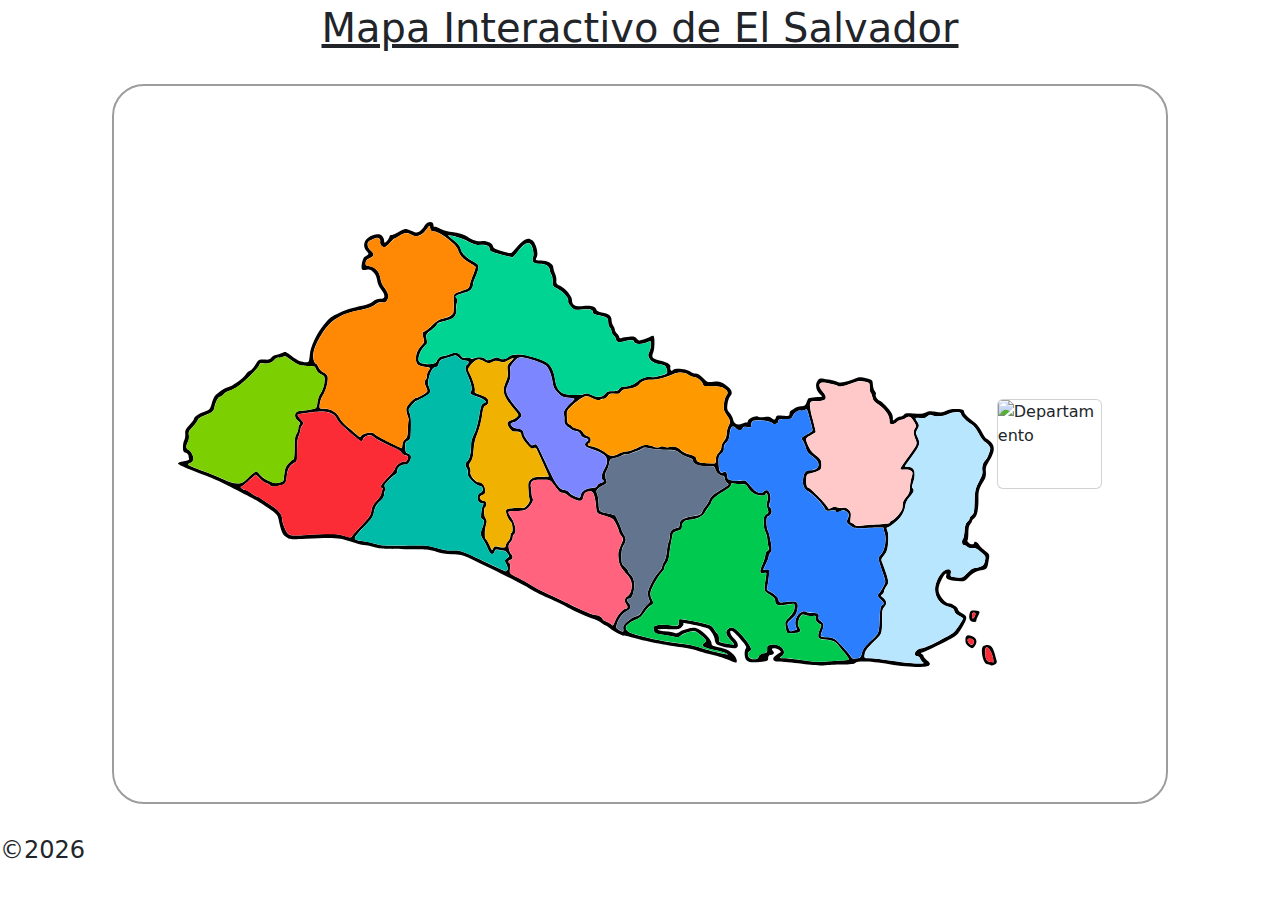
==== commit 87812940: "Departametos, morazan y la union" ====
--- a/index.html
+++ b/index.html
@@ -105,14 +105,14 @@
                             data-descripcion="22"/>
                     </a>
 
-                    <!-- San Slavador-->
+                    <!-- San Salvador-->
                     <a href="#">
                         <path style="stroke:#808080;stroke-width:0;stroke-opacity:0.5"
                             d="m 295.01118,647.04926 c -0.10949,-0.13582 -0.76154,-1.42426 -1.44899,-2.86321 -0.68744,-1.43896 -1.56648,-2.99146 -1.95342,-3.45002 -0.89013,-1.05488 -0.9885,-1.61423 -0.85464,-4.85964 0.0794,-1.92402 0.24793,-3.1918 0.62159,-4.67484 0.58486,-2.32124 0.55383,-3.08378 -0.16882,-4.14866 -0.72428,-1.06728 -0.9523,-2.06984 -0.97378,-4.28157 -0.0192,-1.97458 0.10438,-2.43969 0.8651,-3.25622 0.81054,-0.87001 0.56188,-3.08066 -0.40055,-3.56095 -0.26647,-0.13298 -0.82465,-0.2951 -1.2404,-0.36028 -0.86504,-0.13561 -1.7722,-0.93089 -1.97259,-1.72932 -0.19136,-0.76244 0.42372,-1.48178 1.64785,-1.92715 1.4029,-0.51041 1.66634,-0.97785 1.64453,-2.91801 -0.0131,-1.16549 -0.12851,-1.81343 -0.45799,-2.57114 -0.56524,-1.29987 -1.85417,-2.50713 -2.85012,-2.66953 -1.65486,-0.26983 -2.46834,-0.71739 -3.84492,-2.11537 -1.8615,-1.89045 -2.32694,-2.87776 -2.26176,-4.79774 0.042,-1.23851 -0.0338,-1.68732 -0.45367,-2.68493 -0.58257,-1.38411 -0.53833,-1.8503 0.30118,-3.17407 1.47025,-2.31834 1.74565,-3.38138 2.2178,-8.56052 0.35342,-3.87679 0.89572,-6.28783 2.13356,-9.48566 1.70151,-4.39566 2.62531,-7.91254 3.38406,-12.88291 0.45847,-3.00331 0.87369,-4.59339 1.3338,-5.10783 0.17698,-0.19787 0.64057,-0.52248 1.0302,-0.72134 1.91411,-0.97693 2.20874,-3.15935 0.63851,-4.72958 -0.73319,-0.73319 -3.11564,-1.93582 -5.16416,-2.60679 -0.71381,-0.23381 -1.5859,-0.62221 -1.93798,-0.86312 -0.56404,-0.38594 -0.63384,-0.52847 -0.58715,-1.19887 0.14491,-2.08054 -1.09946,-6.33764 -3.14695,-10.76601 -1.51134,-3.26877 -1.51297,-3.35771 -0.0959,-5.24396 1.75788,-2.33996 4.24697,-4.22207 5.5886,-4.2258 0.40103,-0.001 1.60519,0.44854 3.10907,1.16097 2.95837,1.40147 3.4114,1.43985 5.71928,0.4845 1.9823,-0.82057 2.73534,-0.8468 5.01941,-0.17483 2.13088,0.62691 2.59191,0.53678 5.68808,-1.11193 3.03625,-1.6168 3.29214,-1.46498 1.20447,0.71463 -2.3534,2.45703 -2.392,2.55213 -2.19476,5.40769 0.28743,4.16132 0.23937,4.43333 -1.59395,9.02103 -0.7079,1.77147 -0.7358,1.92901 -0.73774,4.16667 -0.002,2.19442 0.0334,2.40792 0.62552,3.78564 0.75307,1.75213 2.27287,4.07609 4.28178,6.54736 0.81406,1.00143 2.11238,2.59995 2.88516,3.55228 0.86327,1.06386 1.40503,1.90888 1.40503,2.19152 0,0.90786 -2.48226,2.6539 -4.94186,3.47612 -1.13097,0.37808 -1.49389,0.62683 -1.82716,1.25237 -0.48172,0.90414 0.28231,2.82581 1.85117,4.65597 0.91787,1.07075 1.65866,1.37954 3.31279,1.3809 2.34382,0.002 3.54305,0.6616 3.54305,1.94896 0,1.22333 2.35888,4.76798 4.98605,7.49245 1.48549,1.54051 1.9502,1.7272 3.18979,1.28145 0.91194,-0.32793 0.95081,-0.32672 1.31486,0.0408 0.49729,0.502 8.14496,17.26504 8.14496,17.85305 0,0.24498 -2.70471,0.452 -5.90545,0.452 -3.10243,0 -4.07779,0.28699 -5.47896,1.61216 -1.26866,1.19985 -1.55495,1.71287 -1.71362,3.07076 -0.1432,1.22548 0.201,6.06119 0.62363,8.76155 0.27682,1.76872 0.27466,1.97844 -0.0285,2.7723 -0.37071,0.97069 -2.17681,3.02392 -3.08062,3.50215 -0.48624,0.25728 -1.10801,0.30782 -3.31181,0.26916 -2.97119,-0.0521 -6.94579,0.37827 -7.86019,0.85112 -0.38366,0.1984 -0.59021,0.48593 -0.67544,0.94026 -0.27782,1.48088 1.10817,4.99806 2.70508,6.86459 1.12431,1.31414 1.36065,2.15002 1.36756,4.83684 0.006,2.16327 8.3e-4,2.18627 -0.53953,2.61746 -0.46462,0.37076 -0.5711,0.64161 -0.72076,1.8335 -0.17606,1.40215 -0.84363,3.04005 -1.44119,3.53598 -0.5823,0.48327 -1.12736,1.39837 -1.53706,2.58058 -0.55927,1.61384 -0.82174,1.68543 -4.04751,1.10405 -2.98923,-0.53875 -3.32174,-0.47087 -4.02145,0.82101 -0.61394,1.13351 -0.66755,1.18534 -0.91213,0.88199 z"
                             class="departamento fill-yellow-500 hover:fill-yellow-700  hover:duration-300 hover:ease-in hover:translate-y-[-0.1rem]"
                             id="departamento1" transform="scale(0.26458333)" 
                             data-nombre="San Salvador" 
-                            data-img="https://imgs.search.brave.com/YdFYN7B716ERbWHHTUDMFIh6MaDYh5RG8axDATOY7vM/rs:fit:860:0:0:0/g:ce/aHR0cHM6Ly91cGxv/YWQud2lraW1lZGlh/Lm9yZy93aWtpcGVk/aWEvY29tbW9ucy90/aHVtYi9iL2I0L01v/bnVtZW50b19hbF9E/aXZpbm9fU2FsdmFk/b3JfZGVsX011bmRv/Xy1fUGxhemFfU2Fs/dmFkb3JfZGVsX011/bmRvLkpQRy81MTJw/eC1Nb251bWVudG9f/YWxfRGl2aW5vX1Nh/bHZhZG9yX2RlbF9N/dW5kb18tX1BsYXph/X1NhbHZhZG9yX2Rl/bF9NdW5kby5KUEc"
+                            data-img="img/ss.webp"
                             data-descripcion="Capital de El Salvador."/>
                     </a>
 
@@ -196,7 +196,7 @@
                             class="departamento fill-red-200 hover:fill-red-400 hover:duration-300 hover:ease-in hover:translate-y-[-0.1rem]"
                             id="departamento1" transform="scale(0.26458333)" 
                             data-nombre="Morazan" 
-                            data-img="#"
+                            data-img="img/morazan.webp"
                             data-descripcion="33"/>
 
                     </a>
@@ -208,7 +208,7 @@
                             class="departamento fill-sky-200 hover:fill-sky-600 hover:duration-300 hover:ease-in hover:translate-y-[-0.1rem]"
                             id="departamento1" transform="scale(0.26458333)" 
                             data-nombre="La Union" 
-                            data-img="#"
+                            data-img="img/la-union.webp"
                             data-descripcion="33"/>
 
                     </a>
@@ -233,15 +233,9 @@
         </svg>
 
 
-
-
-
-
-
-
         <!-- Info Card -->
         <div id="infoCard" class="card info-card">
-            <img id="cardImg" src="" class="card-img-top w-[1rem] h-[12rem]" alt="Departamento" >
+            <img id="cardImg" src="" class="card-img-top w-[1rem] h-[8rem]" alt="Departamento" >
             <div class="card-body">
                 <h5 id="cardTitle" class="card-title"></h5>
                 <p id="cardDesc" class="card-text"></p>
@@ -251,10 +245,6 @@
 
 
 
-
-
-
-
     </div>
 
 
--- a/css/map.css
+++ b/css/map.css
@@ -2,6 +2,11 @@
     display: flex;
     justify-content: center;
     align-items: center;
-    height: 100vh;
+    height: 80vh;
+    padding: 4rem ;
+    margin:2rem 7rem ;
     position: relative;
+    border: 2px solid #9d9d9d;
+    border-radius: 2rem;
+    z-index: 0;
 }